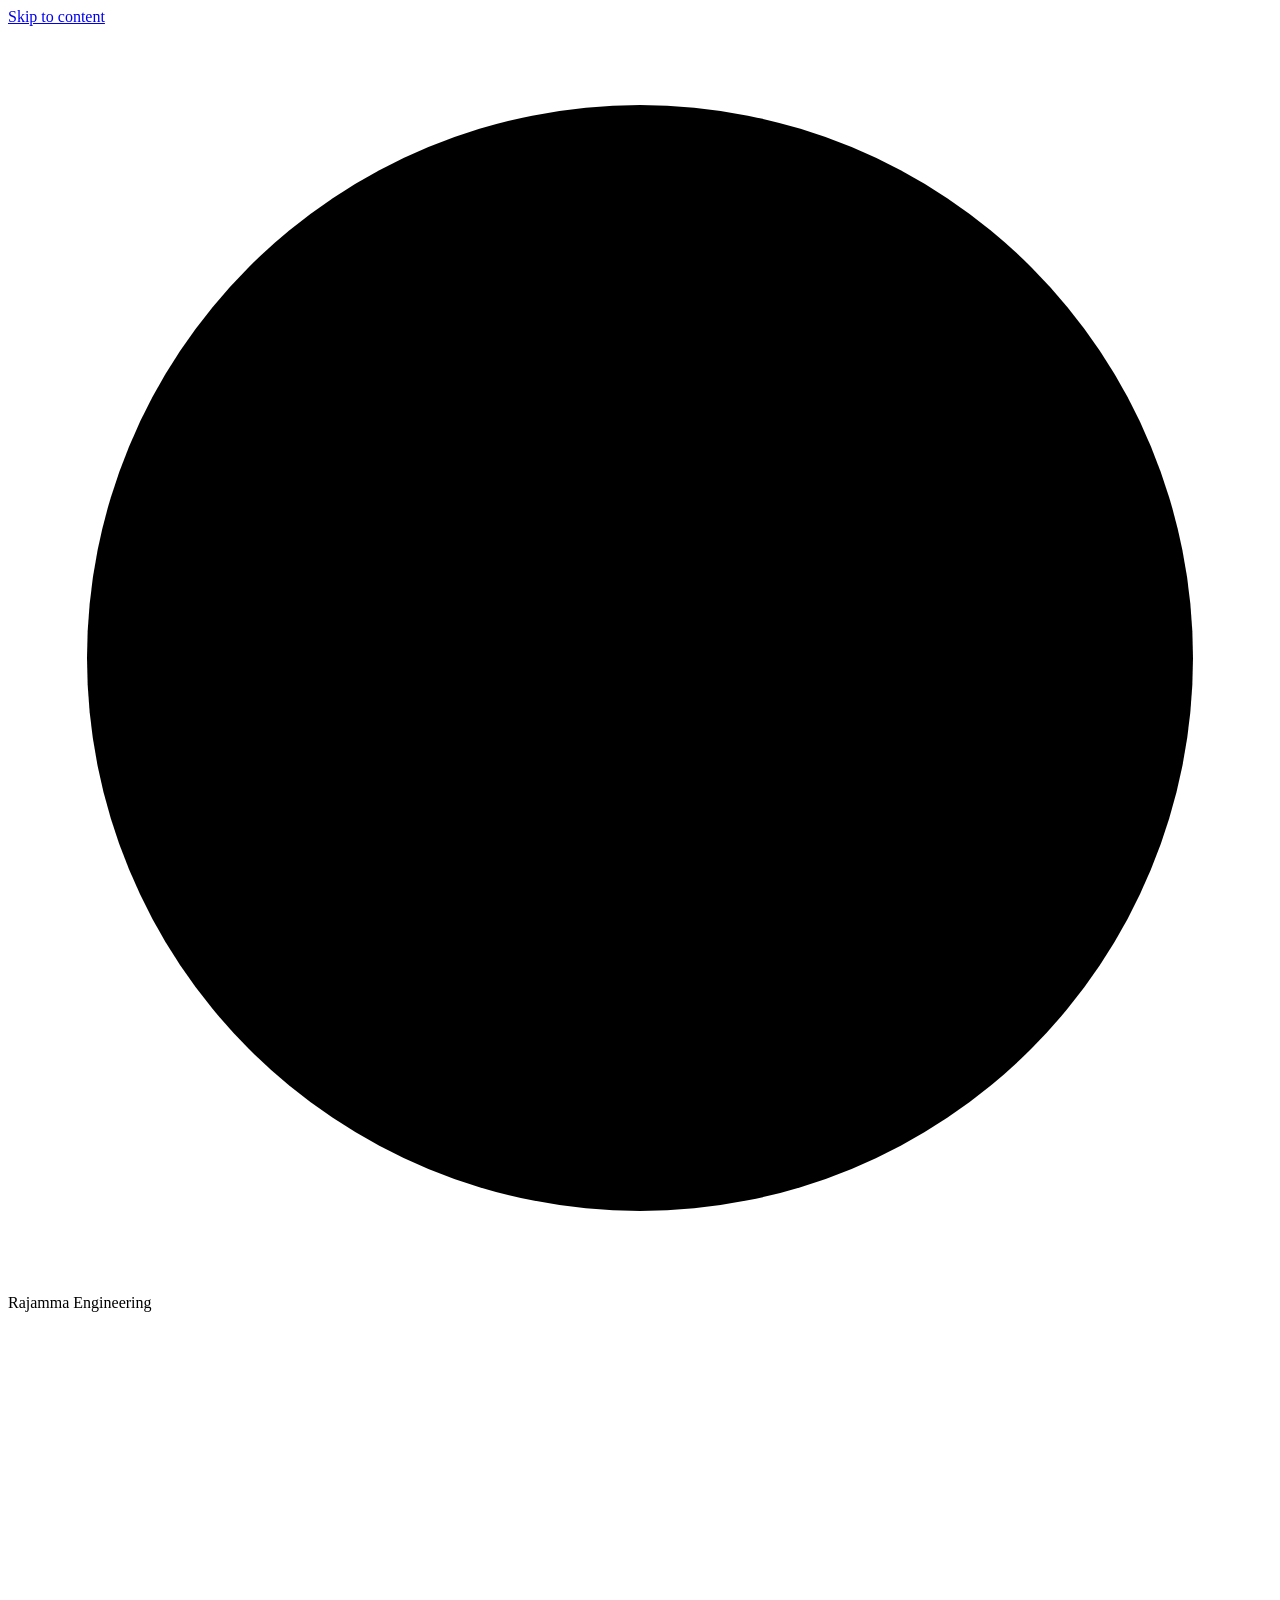
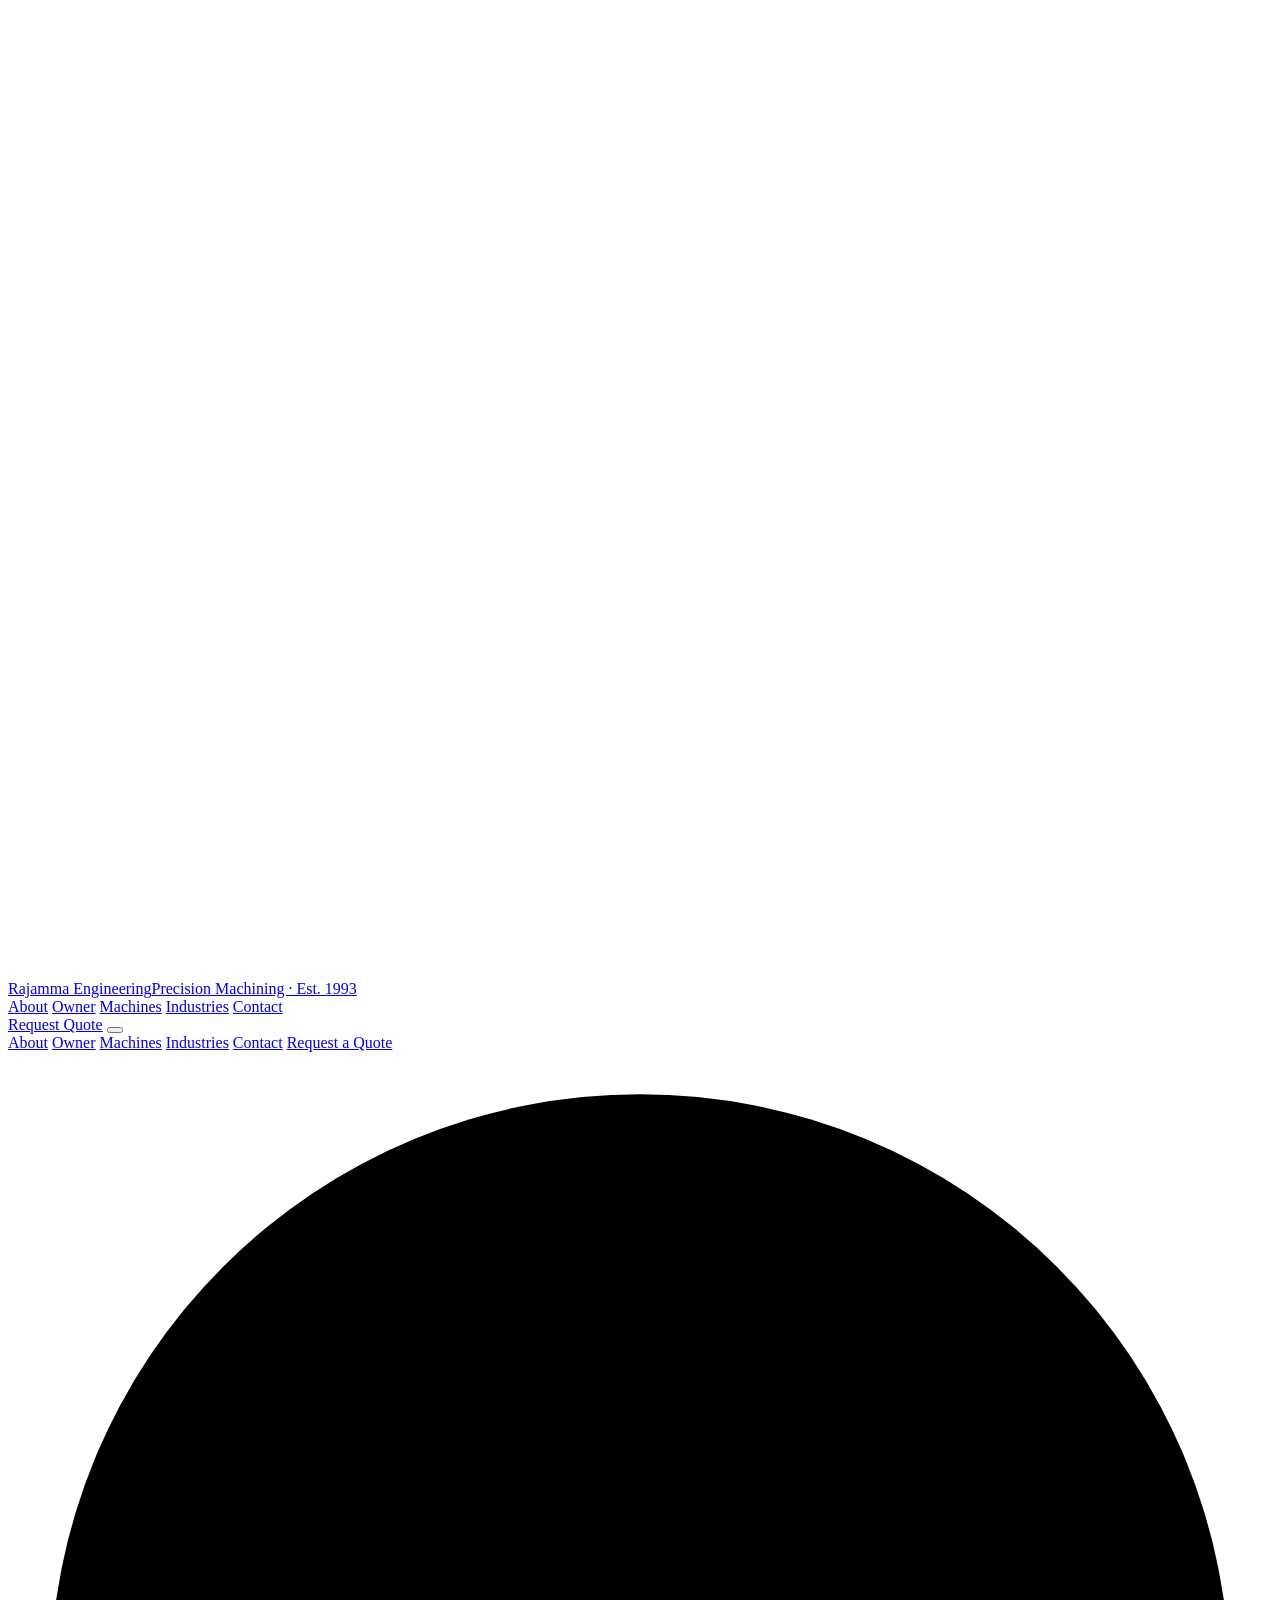
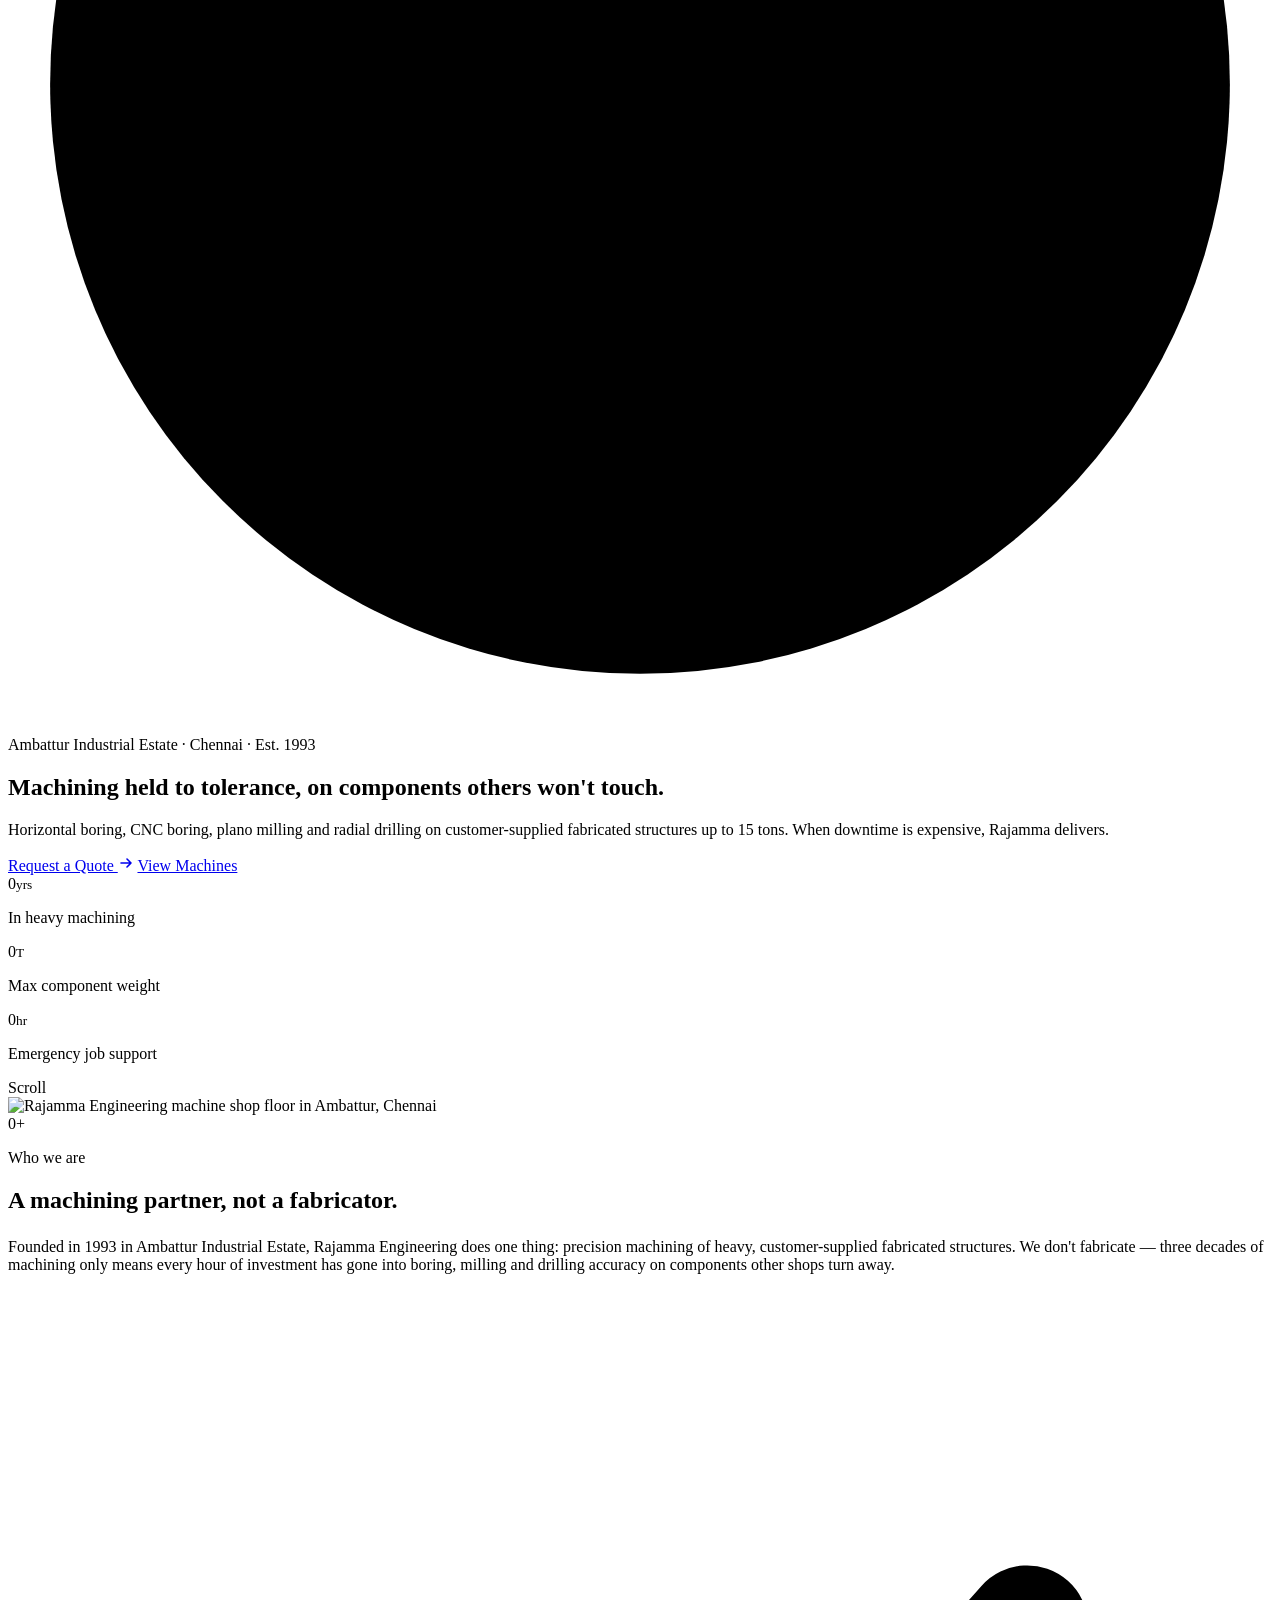
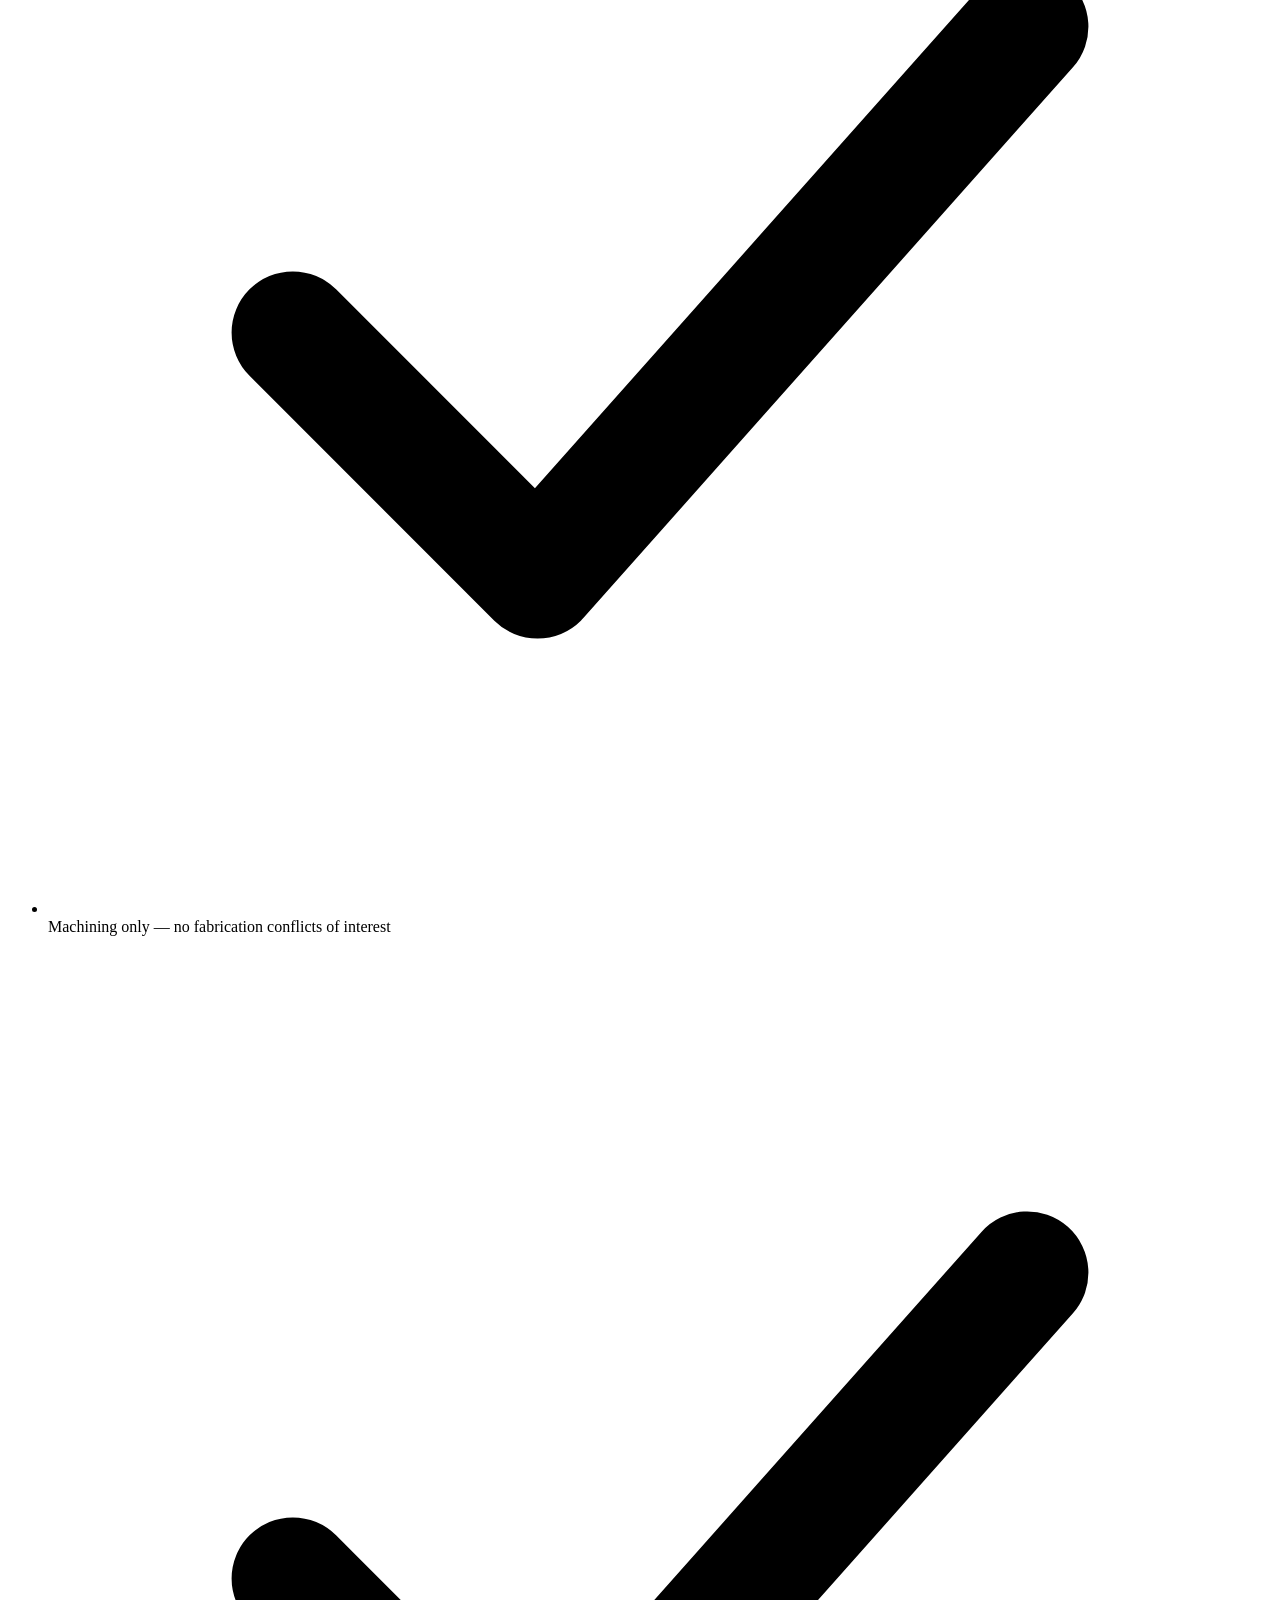
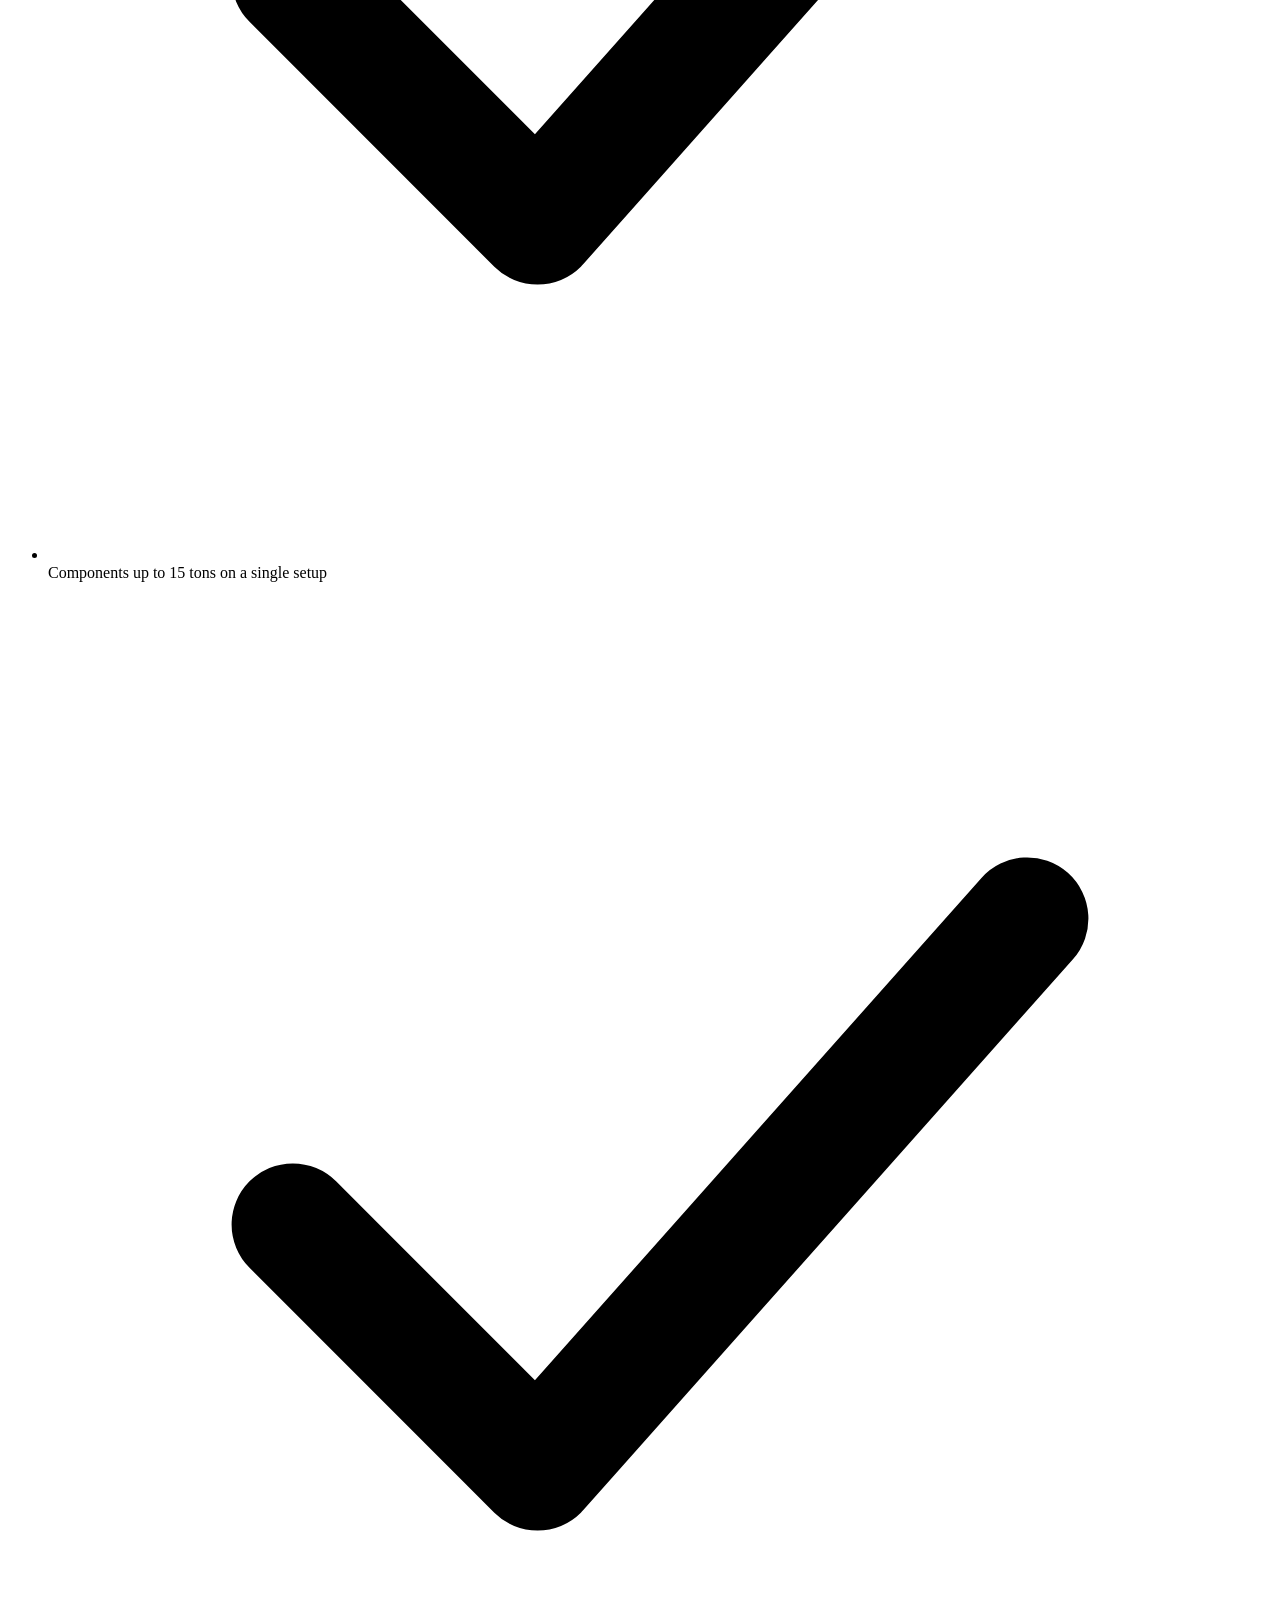
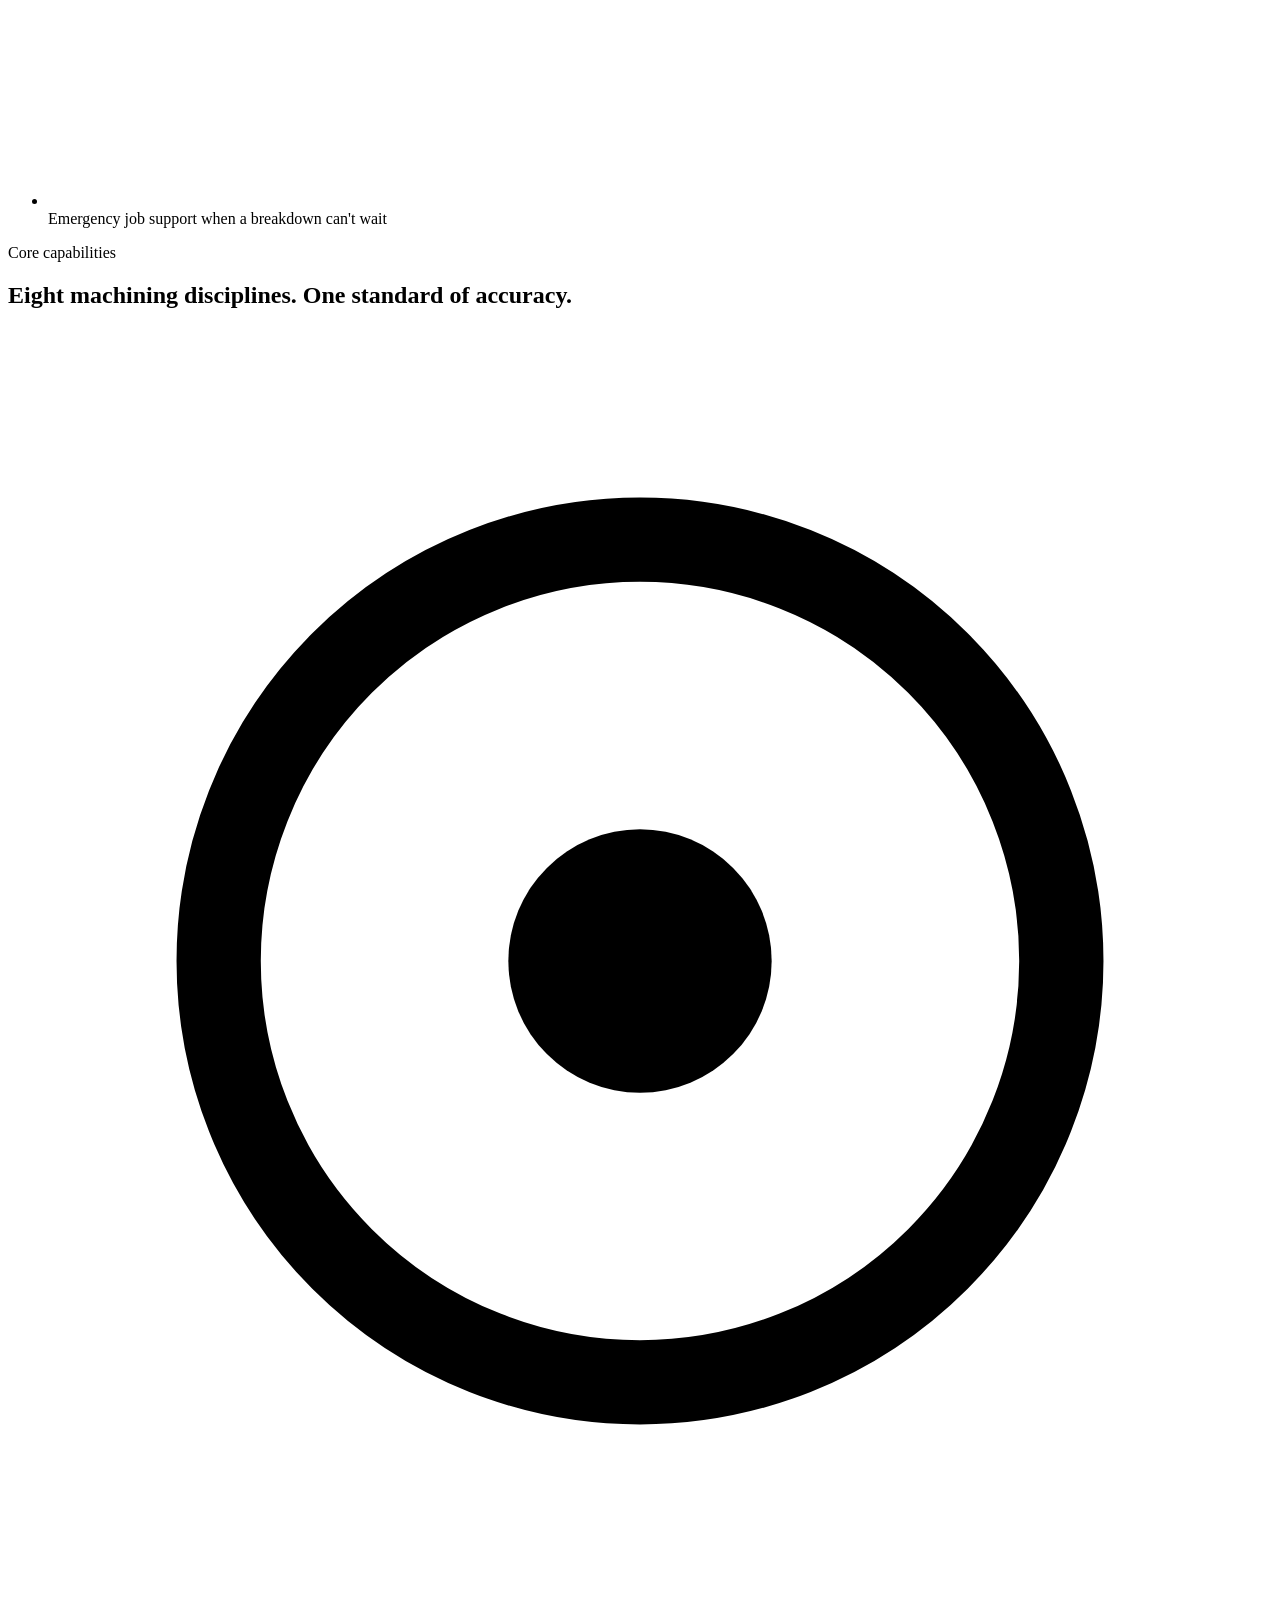
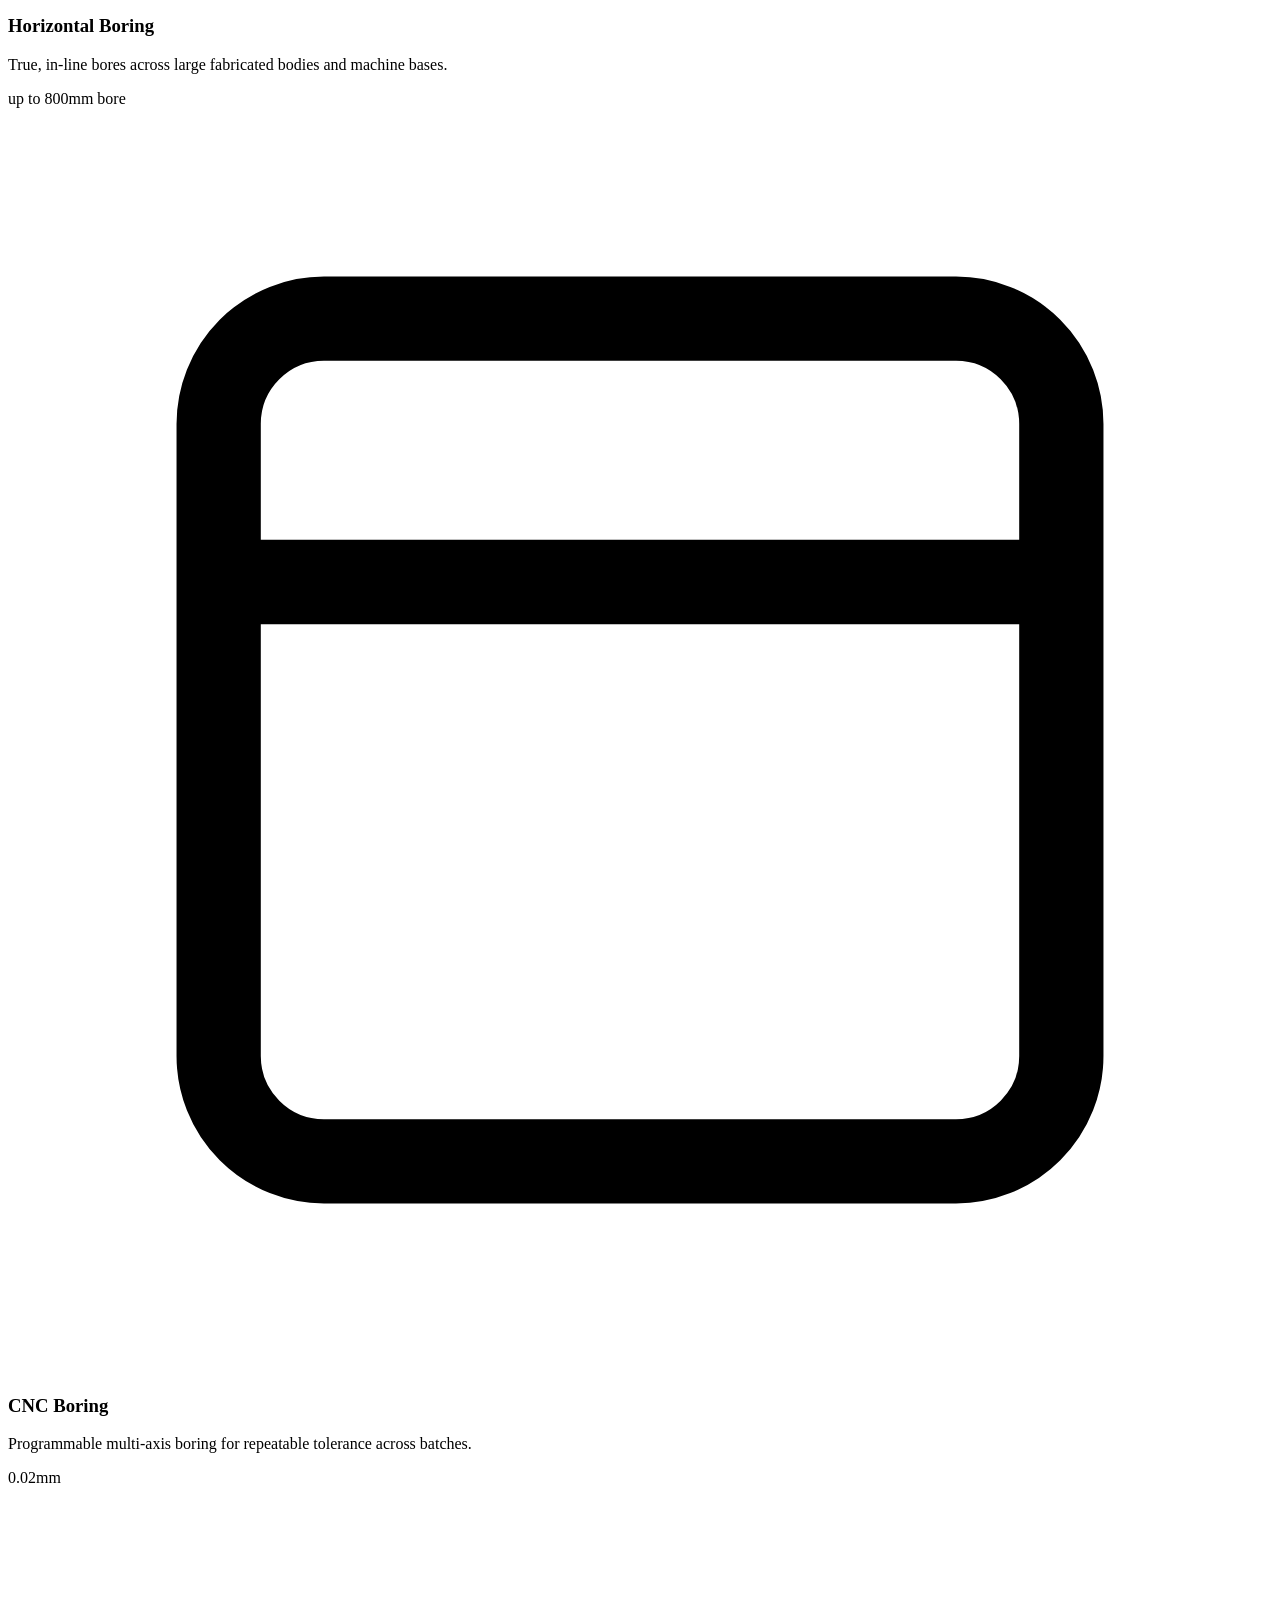
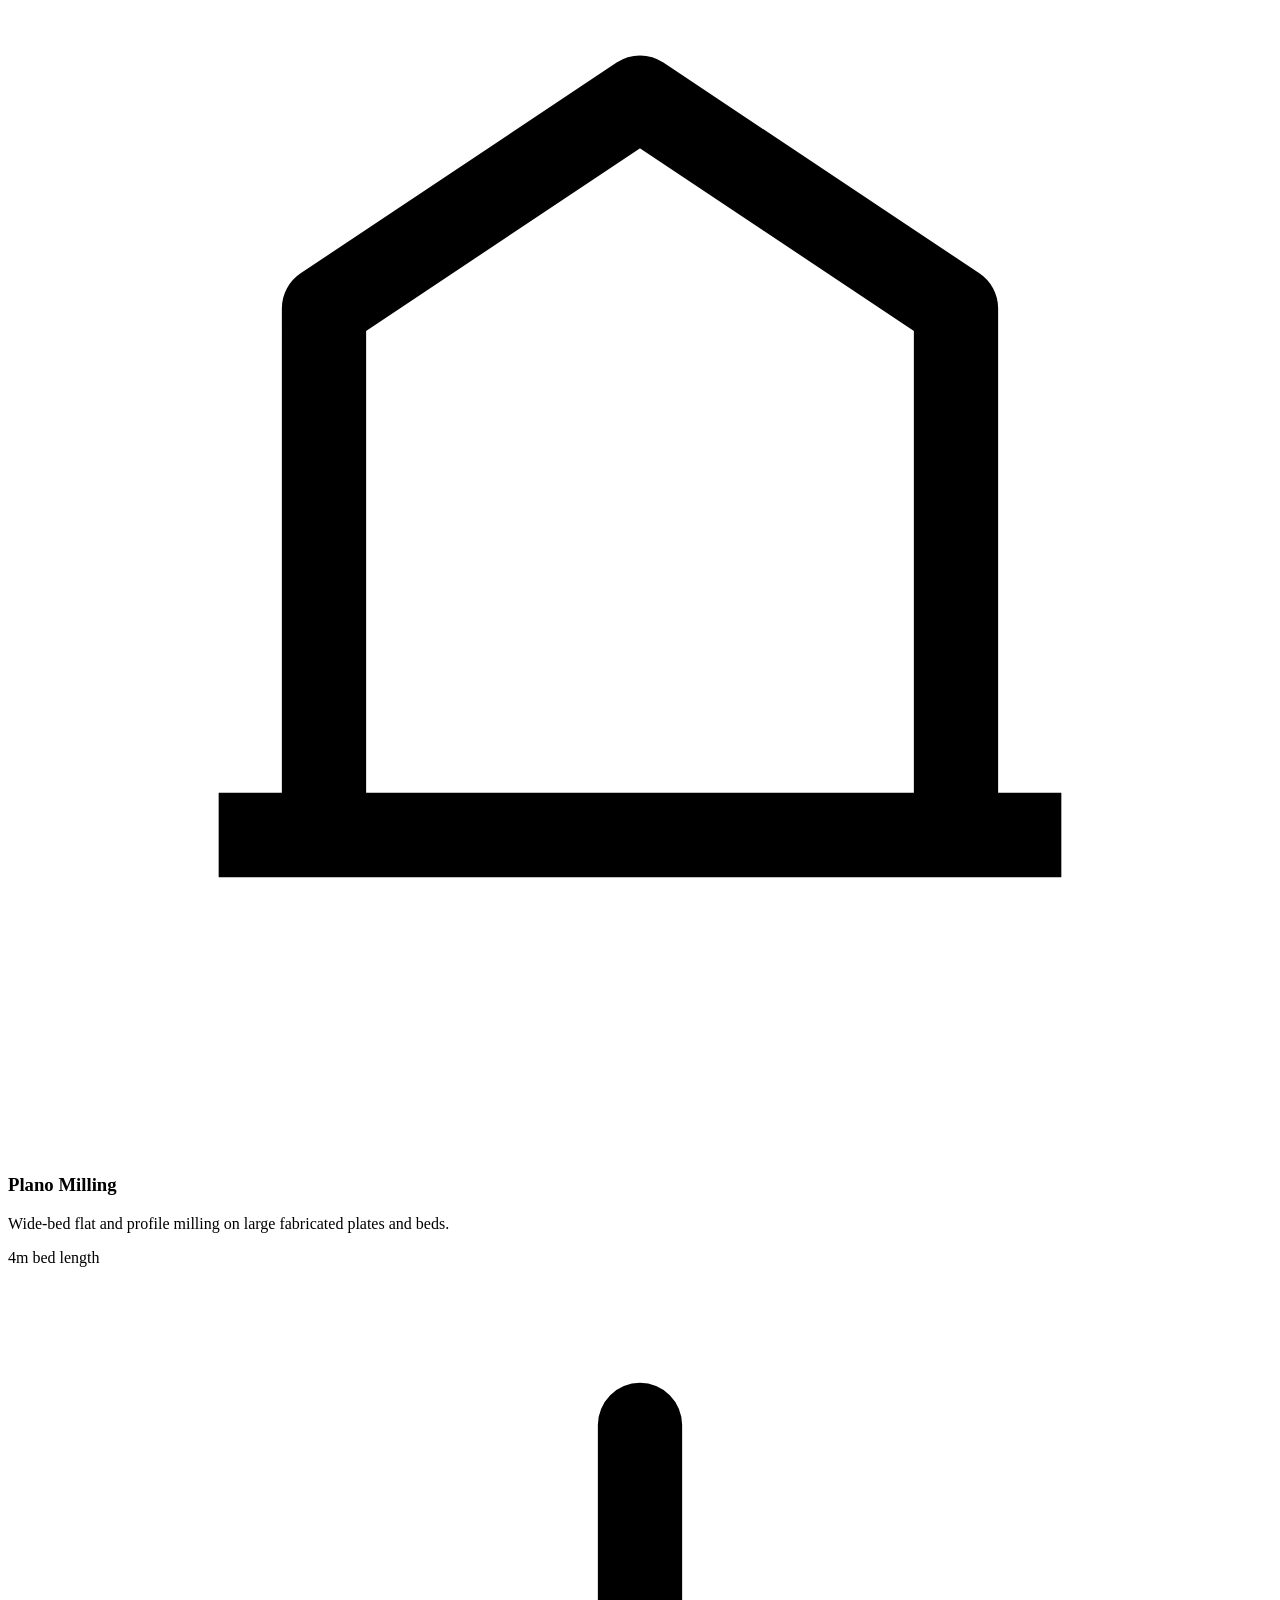
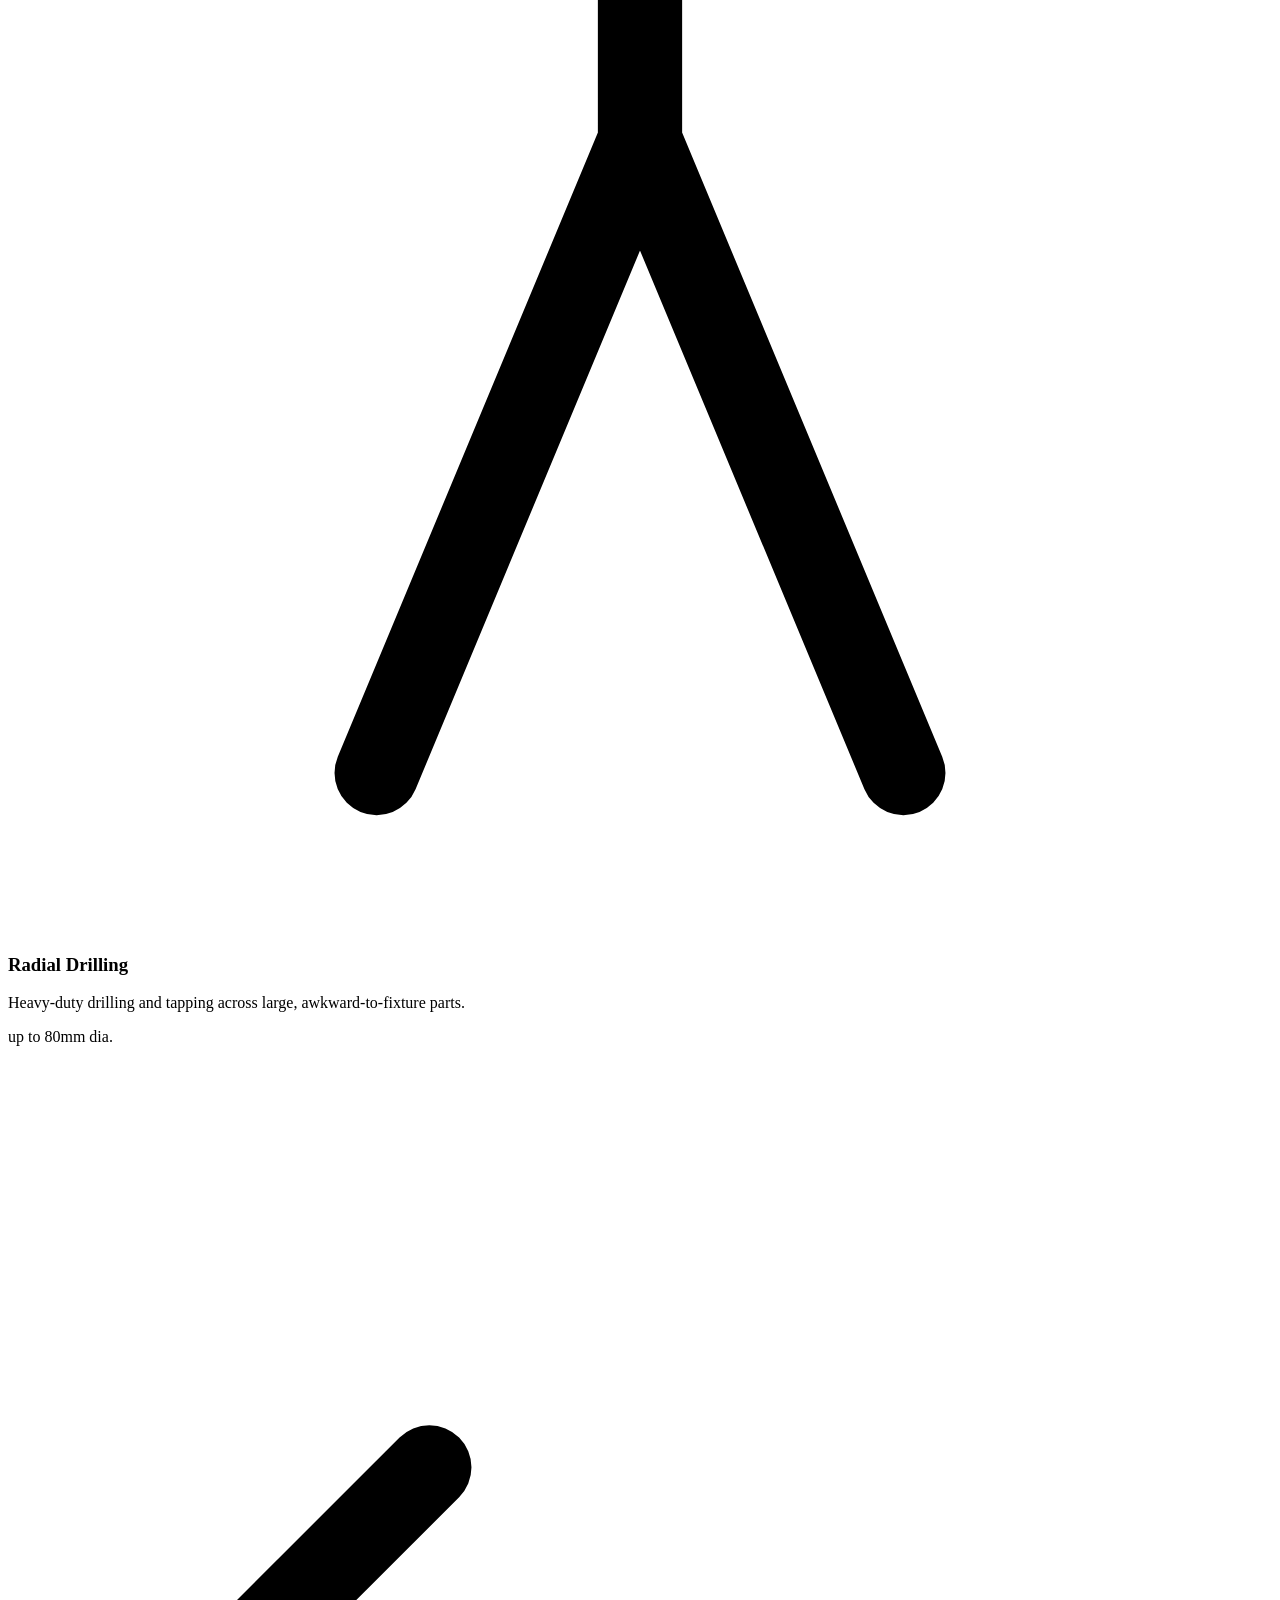
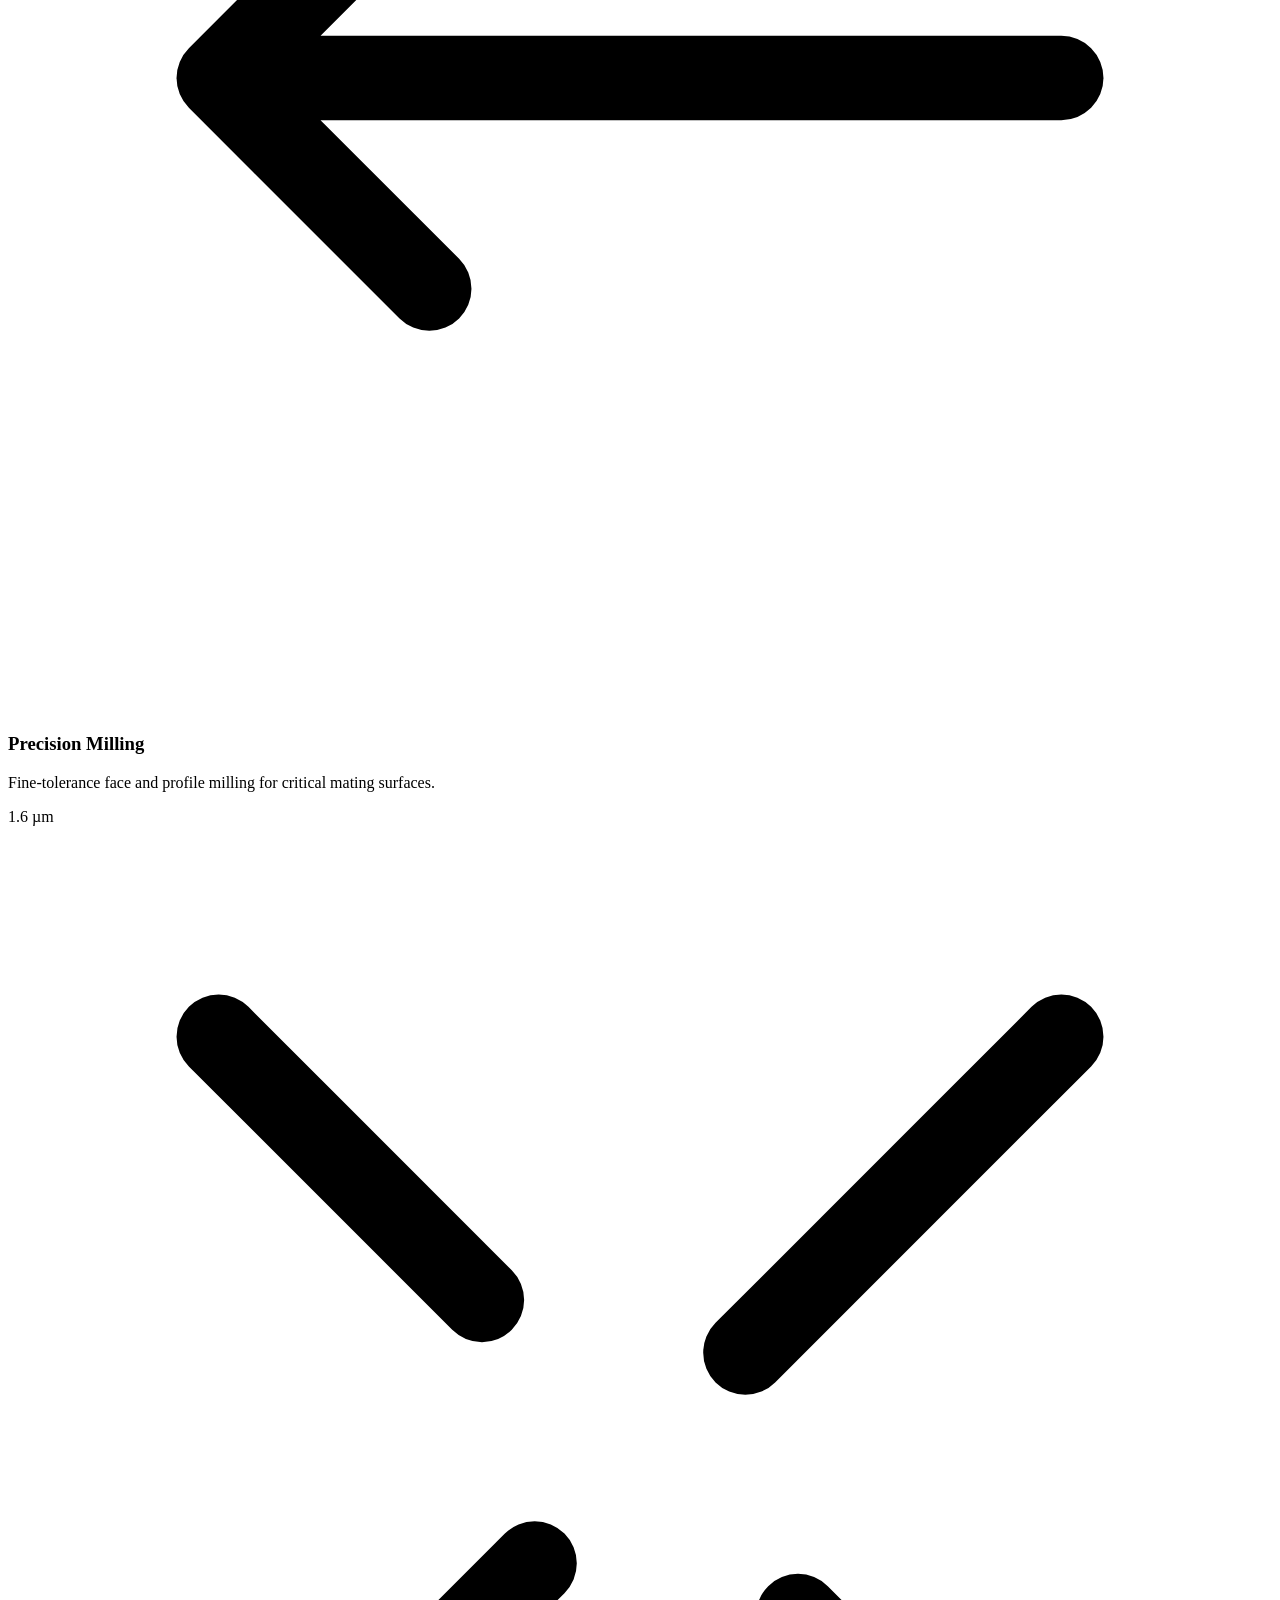
==== index.html @ bc06faf3 "Enhance SEO and structured data in index.html Updated meta tags for SEO and added structured data fo" ====
<!DOCTYPE html>
<html lang="en-IN">
<head>
    <meta charset="UTF-8">
    <meta name="viewport" content="width=device-width, initial-scale=1.0">

    <!-- Primary SEO -->
    <title>Rajamma Engineering Pvt. Ltd. | Heavy Precision Machining, CNC Boring & Plano Milling | Chennai</title>

    <meta name="description"
        content="Rajamma Engineering Pvt. Ltd. is a leading heavy precision machining company in Chennai specializing in CNC boring, horizontal boring, plano milling, radial drilling and machining of fabricated structures up to 15 tons. Serving the power, steel, cement, pump and heavy engineering industries since 1993.">

    <meta name="author" content="Rajamma Engineering Pvt. Ltd.">
    <meta name="robots" content="index, follow, max-image-preview:large">
    <meta name="googlebot" content="index,follow">
    <meta name="theme-color" content="#0f172a">

    <!-- Canonical -->
    <link rel="canonical" href="https://rajammaengineering.in/">

    <!-- Favicon -->
    <link rel="icon" type="image/svg+xml" href="/assets/svg/favicon.svg">
    <link rel="shortcut icon" href="/assets/svg/favicon.svg">
    <link rel="apple-touch-icon" href="/assets/svg/favicon.svg">

    <!-- Manifest -->
    <link rel="manifest" href="/manifest.json">

    <!-- Open Graph -->
    <meta property="og:type" content="website">
    <meta property="og:url" content="https://rajammaengineering.in/">
    <meta property="og:site_name" content="Rajamma Engineering Pvt. Ltd.">
    <meta property="og:title"
        content="Rajamma Engineering Pvt. Ltd. | Heavy Precision Machining & Engineering Solutions">
    <meta property="og:description"
        content="Heavy precision machining, CNC boring, horizontal boring, plano milling, radial drilling and custom engineering solutions for power, steel, cement, pump and heavy engineering industries across India.">
    <meta property="og:image"
        content="https://rajammaengineering.in/assets/svg/favicon.svg">

    <!-- Twitter -->
    <meta name="twitter:card" content="summary_large_image">
    <meta name="twitter:title"
        content="Rajamma Engineering Pvt. Ltd. | Heavy Precision Machining">
    <meta name="twitter:description"
        content="Heavy precision machining, CNC boring, plano milling, radial drilling and engineering solutions since 1993.">
    <meta name="twitter:image"
        content="https://rajammaengineering.in/assets/svg/favicon.svg">

    <!-- Website Schema -->
    <script type="application/ld+json">
{
  "@context": "https://schema.org",
  "@type": "WebSite",
  "url": "https://rajammaengineering.in/",
  "name": "Rajamma Engineering Pvt. Ltd.",
  "alternateName": "Rajamma Engineering"
}
</script>

    <!-- Organization Schema -->
    <script type="application/ld+json">
{
  "@context":"https://schema.org",
  "@type":"Organization",
  "name":"Rajamma Engineering Pvt. Ltd.",
  "url":"https://rajammaengineering.in/",
  "logo":"https://rajammaengineering.in/assets/svg/favicon.svg",
  "description":"Heavy precision machining, CNC boring, horizontal boring, plano milling, radial drilling and engineering solutions since 1993.",
  "email":"murugaianrajamma@gmail.com",
  "telephone":"+91-8667229788",
  "foundingDate":"1993",
  "address":{
    "@type":"PostalAddress",
    "addressLocality":"Chennai",
    "addressRegion":"Tamil Nadu",
    "addressCountry":"IN"
  }
}
</script>

    <!-- CSS -->
    <link rel="stylesheet" href="styles.css">
</head>
<body>
<a href="#main" class="skip-link">Skip to content</a>

<!-- Loader -->
<div class="loader" aria-hidden="true">
  <svg class="loader-mark" viewBox="0 0 80 80">
    <circle cx="40" cy="40" r="35"></circle>
  </svg>
  <span class="loader-label">Rajamma Engineering</span>
</div>

<div class="scroll-progress"></div>

<!-- Navigation -->
<header class="site-nav">
  <div class="container">
    <a href="index.html" class="nav-logo" aria-label="Rajamma Engineering — Home">
      <svg viewBox="0 0 40 40" fill="none" xmlns="http://www.w3.org/2000/svg">
        <circle cx="20" cy="20" r="18.5" stroke="var(--color-silver-dark)" stroke-width="1"/>
        <circle cx="20" cy="20" r="13" stroke="var(--color-accent)" stroke-width="1.5"/>
        <path d="M13 26V14h4.8c2.4 0 4 1.5 4 3.6 0 1.5-.8 2.7-2.1 3.2L22.5 26h-2.9l-3.1-4.7H15.6V26H13Zm2.6-6.7h1.9c1.1 0 1.8-.6 1.8-1.6s-.7-1.6-1.8-1.6h-1.9v3.2Z" fill="var(--color-ink)"/>
      </svg>
      <span class="nav-logo-text">Rajamma Engineering<span>Precision Machining · Est. 1993</span></span>
    </a>

    <nav class="nav-links" aria-label="Primary">
      <a href="pages/about.html">About</a>
      <a href="pages/owner.html">Owner</a>
      <a href="pages/machines.html">Machines</a>
      <a href="pages/industries.html">Industries</a>
      <a href="pages/contact.html">Contact</a>
    </nav>

    <div class="nav-cta">
      <a href="pages/rfq.html" class="btn btn-outline">Request Quote</a>
      <button class="nav-toggle" aria-label="Open menu" aria-expanded="false">
        <span></span><span></span><span></span>
      </button>
    </div>
  </div>
</header>

<div class="mobile-menu" id="mobileMenu">
  <a href="pages/about.html">About</a>
  <a href="pages/owner.html">Owner</a>
  <a href="pages/machines.html">Machines</a>
  <a href="pages/industries.html">Industries</a>
  <a href="pages/contact.html">Contact</a>
  <a href="pages/rfq.html">Request a Quote</a>
</div>

<main id="main">

  <!-- HERO -->
  <section class="hero">
    <div class="hero-bg-grid" aria-hidden="true"></div>
    <svg class="hero-rings" data-mouse-parallax viewBox="0 0 600 600" aria-hidden="true">
      <circle cx="300" cy="300" r="280" stroke-width="1" stroke-dasharray="2 8"/>
      <circle cx="300" cy="300" r="220" stroke-width="1"/>
      <circle cx="300" cy="300" r="150" class="ring-accent" stroke-width="1.5"/>
      <circle cx="300" cy="300" r="80" stroke-width="1"/>
      <line x1="300" y1="20" x2="300" y2="580" stroke-width="0.5" stroke-dasharray="1 6"/>
      <line x1="20" y1="300" x2="580" y2="300" stroke-width="0.5" stroke-dasharray="1 6"/>
    </svg>

    <div class="container hero-content">
      <p class="eyebrow">Ambattur Industrial Estate · Chennai · Est. 1993</p>
      <h1 class="h-hero" data-text-reveal-hero>Machining held to tolerance, on components others won't touch.</h1>
      <p class="body-lg hero-sub">Horizontal boring, CNC boring, plano milling and radial drilling on customer-supplied fabricated structures up to 15 tons. When downtime is expensive, Rajamma delivers.</p>
      <div class="hero-actions">
        <a href="pages/rfq.html" class="btn btn-accent">Request a Quote <svg class="btn-icon" width="16" height="16" viewBox="0 0 16 16" fill="none"><path d="M3 8h10M9 4l4 4-4 4" stroke="currentColor" stroke-width="1.6" stroke-linecap="round" stroke-linejoin="round"/></svg></a>
        <a href="pages/machines.html" class="btn btn-outline">View Machines</a>
      </div>

      <div class="hero-specs">
        <div class="hero-spec">
          <div class="num"><span data-counter="30">0</span><small>yrs</small></div>
          <p class="caption">In heavy machining</p>
        </div>
        <div class="hero-spec">
          <div class="num"><span data-counter="15">0</span><small>T</small></div>
          <p class="caption">Max component weight</p>
        </div>
        <div class="hero-spec">
          <div class="num"><span data-counter="24">0</span><small>hr</small></div>
          <p class="caption">Emergency job support</p>
        </div>
      </div>
    </div>

    <div class="scroll-cue" aria-hidden="true">
      <span class="caption">Scroll</span>
      <span class="line"></span>
    </div>
  </section>

  <!-- OVERVIEW -->
  <section class="overview section-pad" id="overview">
    <div class="container overview-grid">
      <div class="overview-media" data-reveal="scale">
        <img src="assets/images/overview-factory.svg" alt="Rajamma Engineering machine shop floor in Ambattur, Chennai" loading="lazy" width="1200" height="1500">
        <div class="overview-badge">
          <span class="num"><span data-counter="30">0</span>+</span>
          <span class="small" style="color:#fff">Years machining heavy&nbsp;components for India's industrial sector</span>
        </div>
      </div>
      <div class="overview-text" data-reveal="up">
        <p class="eyebrow">Who we are</p>
        <h2 class="h2">A machining partner, not a fabricator.</h2>
        <p class="body-lg" style="margin-top:1.5rem;">Founded in 1993 in Ambattur Industrial Estate, Rajamma Engineering does one thing: precision machining of heavy, customer-supplied fabricated structures. We don't fabricate — three decades of machining only means every hour of investment has gone into boring, milling and drilling accuracy on components other shops turn away.</p>
        <ul class="overview-list">
          <li><svg viewBox="0 0 20 20" fill="none"><path d="M4 10.5l4 4 8-9" stroke="currentColor" stroke-width="2" stroke-linecap="round" stroke-linejoin="round"/></svg> Machining only — no fabrication conflicts of interest</li>
          <li><svg viewBox="0 0 20 20" fill="none"><path d="M4 10.5l4 4 8-9" stroke="currentColor" stroke-width="2" stroke-linecap="round" stroke-linejoin="round"/></svg> Components up to 15 tons on a single setup</li>
          <li><svg viewBox="0 0 20 20" fill="none"><path d="M4 10.5l4 4 8-9" stroke="currentColor" stroke-width="2" stroke-linecap="round" stroke-linejoin="round"/></svg> Emergency job support when a breakdown can't wait</li>
        </ul>
      </div>
    </div>
  </section>

  <!-- CAPABILITIES -->
  <section class="capabilities section-pad" id="capabilities">
    <div class="container">
      <div class="section-head" data-reveal="up">
        <p class="eyebrow">Core capabilities</p>
        <h2 class="h2">Eight machining disciplines. One standard of accuracy.</h2>
      </div>
      <div class="cap-grid" data-reveal-group>
        <div class="card cap-card" data-reveal-item>
          <div class="cap-icon"><svg viewBox="0 0 24 24" fill="none"><circle cx="12" cy="12" r="8" stroke="currentColor" stroke-width="1.6"/><circle cx="12" cy="12" r="2.5" fill="currentColor"/></svg></div>
          <h3>Horizontal Boring</h3>
          <p>True, in-line bores across large fabricated bodies and machine bases.</p>
          <span class="spec-tag">up to 800mm bore</span>
        </div>
        <div class="card cap-card" data-reveal-item>
          <div class="cap-icon"><svg viewBox="0 0 24 24" fill="none"><rect x="4" y="4" width="16" height="16" rx="2" stroke="currentColor" stroke-width="1.6"/><path d="M4 9h16" stroke="currentColor" stroke-width="1.6"/></svg></div>
          <h3>CNC Boring</h3>
          <p>Programmable multi-axis boring for repeatable tolerance across batches.</p>
          <span class="spec-tag tol">0.02mm</span>
        </div>
        <div class="card cap-card" data-reveal-item>
          <div class="cap-icon"><svg viewBox="0 0 24 24" fill="none"><path d="M4 18h16M6 18V8l6-4 6 4v10" stroke="currentColor" stroke-width="1.6" stroke-linejoin="round"/></svg></div>
          <h3>Plano Milling</h3>
          <p>Wide-bed flat and profile milling on large fabricated plates and beds.</p>
          <span class="spec-tag">4m bed length</span>
        </div>
        <div class="card cap-card" data-reveal-item>
          <div class="cap-icon"><svg viewBox="0 0 24 24" fill="none"><path d="M12 3v6M12 9l-5 12M12 9l5 12" stroke="currentColor" stroke-width="1.6" stroke-linecap="round"/></svg></div>
          <h3>Radial Drilling</h3>
          <p>Heavy-duty drilling and tapping across large, awkward-to-fixture parts.</p>
          <span class="spec-tag">up to 80mm dia.</span>
        </div>
        <div class="card cap-card" data-reveal-item>
          <div class="cap-icon"><svg viewBox="0 0 24 24" fill="none"><path d="M4 12h16M4 12l4-4M4 12l4 4" stroke="currentColor" stroke-width="1.6" stroke-linecap="round" stroke-linejoin="round"/></svg></div>
          <h3>Precision Milling</h3>
          <p>Fine-tolerance face and profile milling for critical mating surfaces.</p>
          <span class="spec-tag finish">1.6 µm</span>
        </div>
        <div class="card cap-card" data-reveal-item>
          <div class="cap-icon"><svg viewBox="0 0 24 24" fill="none"><path d="M4 20l6-6M20 4l-6 6M9 9L4 4M15 15l5 5" stroke="currentColor" stroke-width="1.6" stroke-linecap="round"/></svg></div>
          <h3>Alignment Machining</h3>
          <p>Multi-datum alignment across large structures machined in one reference.</p>
          <span class="spec-tag tol">0.05mm</span>
        </div>
        <div class="card cap-card" data-reveal-item>
          <div class="cap-icon"><svg viewBox="0 0 24 24" fill="none"><path d="M12 2l2.5 5 5.5.8-4 3.9.9 5.5L12 14.8 7.1 17.2l.9-5.5-4-3.9L9.5 7 12 2z" stroke="currentColor" stroke-width="1.5" stroke-linejoin="round"/></svg></div>
          <h3>Machine Base Machining</h3>
          <p>Structural bases and beds machined true for OEM machine builders.</p>
          <span class="spec-tag">up to 15T</span>
        </div>
        <div class="card cap-card" data-reveal-item>
          <div class="cap-icon"><svg viewBox="0 0 24 24" fill="none"><path d="M12 21c-4.4-2.7-7-6-7-10a7 7 0 0114 0c0 4-2.6 7.3-7 10z" stroke="currentColor" stroke-width="1.6" stroke-linejoin="round"/></svg></div>
          <h3>Emergency Job Support</h3>
          <p>Priority slotting for breakdown-critical machining when the plant is down.</p>
          <span class="spec-tag">24hr response</span>
        </div>
      </div>
    </div>
  </section>

  <!-- MACHINE HIGHLIGHTS -->
  <section class="machines section-pad" id="machines">
    <div class="container">
      <div class="section-head" data-reveal="up">
        <p class="eyebrow">Machine fleet</p>
        <h2 class="h2">Built for scale most shops can't fixture.</h2>
        <p class="body-lg" style="margin-top:1rem;">A closer look at the machines behind every quoted tolerance — full specifications and working envelopes on each machine page.</p>
      </div>

      <div class="machine-slider" data-reveal="fade">
        <div class="machine-track">
          <article class="machine-card">
            <div class="machine-img"><img src="assets/images/machine-hbm.svg" alt="Horizontal Boring Machine at Rajamma Engineering" loading="lazy" width="800" height="500"></div>
            <div class="machine-card-body">
              <h3>Horizontal Boring Machine</h3>
              <p class="small" style="color:var(--color-silver)">In-line boring across long, heavy fabricated bodies.</p>
              <div class="spec-row">
                <div><span class="spec-tag">800mm</span><span class="caption">Max bore dia.</span></div>
                <div><span class="spec-tag">15T</span><span class="caption">Table capacity</span></div>
              </div>
            </div>
          </article>
          <article class="machine-card">
            <div class="machine-img"><img src="assets/images/machine-plano.svg" alt="Plano Milling Machine wide bed at Rajamma Engineering" loading="lazy" width="800" height="500"></div>
            <div class="machine-card-body">
              <h3>Plano Miller</h3>
              <p class="small" style="color:var(--color-silver)">Wide-bed flat and profile milling for large plates and bases.</p>
              <div class="spec-row">
                <div><span class="spec-tag">4000mm</span><span class="caption">Bed length</span></div>
                <div><span class="spec-tag">1200mm</span><span class="caption">Bed width</span></div>
              </div>
            </div>
          </article>
          <article class="machine-card">
            <div class="machine-img"><img src="assets/images/machine-cnc.svg" alt="CNC Boring Machine at Rajamma Engineering" loading="lazy" width="800" height="500"></div>
            <div class="machine-card-body">
              <h3>CNC Boring Machine</h3>
              <p class="small" style="color:var(--color-silver)">Programmable multi-axis boring for repeatable batch tolerance.</p>
              <div class="spec-row">
                <div><span class="spec-tag tol">0.02mm</span><span class="caption">Repeatability</span></div>
                <div><span class="spec-tag">4-axis</span><span class="caption">Control</span></div>
              </div>
            </div>
          </article>
          <article class="machine-card">
            <div class="machine-img"><img src="assets/images/machine-radial.svg" alt="Radial Drilling Machine at Rajamma Engineering" loading="lazy" width="800" height="500"></div>
            <div class="machine-card-body">
              <h3>Radial Drilling Machine</h3>
              <p class="small" style="color:var(--color-silver)">Heavy-duty drilling and tapping on large, awkward fixtures.</p>
              <div class="spec-row">
                <div><span class="spec-tag">80mm</span><span class="caption">Max drill dia.</span></div>
                <div><span class="spec-tag">2000mm</span><span class="caption">Arm radius</span></div>
              </div>
            </div>
          </article>
        </div>
        <div class="machine-nav">
          <button data-machine-prev aria-label="Previous machine"><svg width="18" height="18" viewBox="0 0 18 18" fill="none"><path d="M11 4l-5 5 5 5" stroke="currentColor" stroke-width="1.6" stroke-linecap="round" stroke-linejoin="round"/></svg></button>
          <button data-machine-next aria-label="Next machine"><svg width="18" height="18" viewBox="0 0 18 18" fill="none"><path d="M7 4l5 5-5 5" stroke="currentColor" stroke-width="1.6" stroke-linecap="round" stroke-linejoin="round"/></svg></button>
        </div>
      </div>
    </div>
  </section>

  <!-- INDUSTRIES -->
  <section class="industries section-pad" id="industries">
    <div class="container">
      <div class="section-head" data-reveal="up">
        <p class="eyebrow">Industries served</p>
        <h2 class="h2">Where downtime is measured in lakhs per hour.</h2>
      </div>
      <div class="industry-grid" data-reveal-group>
        <div class="card industry-card" data-reveal-item><span class="num">01</span><h3>Power Plants</h3><p class="small">Turbine housings, base frames and structural components.</p></div>
        <div class="card industry-card" data-reveal-item><span class="num">02</span><h3>Steel Plants</h3><p class="small">Mill housings and heavy structural machining under continuous load.</p></div>
        <div class="card industry-card" data-reveal-item><span class="num">03</span><h3>Cement Plants</h3><p class="small">Kiln support structures and large gearbox housings.</p></div>
        <div class="card industry-card" data-reveal-item><span class="num">04</span><h3>Machine Builders &amp; OEMs</h3><p class="small">Machine bases and beds machined to the builder's own tolerance.</p></div>
        <div class="card industry-card" data-reveal-item><span class="num">05</span><h3>Fabrication Companies</h3><p class="small">Precision finishing on structures fabricated elsewhere.</p></div>
        <div class="card industry-card" data-reveal-item><span class="num">06</span><h3>Industrial EPC</h3><p class="small">Project-critical components machined against tight commissioning dates.</p></div>
      </div>
    </div>
  </section>

  <!-- WORKFLOW -->
  <section class="workflow section-pad" id="workflow">
    <div class="container">
      <div class="section-head" data-reveal="up">
        <p class="eyebrow">How we work</p>
        <h2 class="h2">From drawing to dispatch.</h2>
      </div>
      <div class="workflow-list" data-reveal="fade">
        <div class="workflow-item is-active">
          <span class="workflow-step-num">01</span>
          <div class="workflow-body">
            <h3>Drawing &amp; RFQ review</h3>
            <p>Share your GA drawing and tolerance requirements. Our engineers review fixturing and machining feasibility before quoting.</p>
            <span class="caption">Typical turnaround: 24–48 hours</span>
          </div>
        </div>
        <div class="workflow-item">
          <span class="workflow-step-num">02</span>
          <div class="workflow-body">
            <h3>Fixture &amp; process planning</h3>
            <p>Heavy components are planned for single-setup machining wherever possible, to hold datum accuracy across all features.</p>
          </div>
        </div>
        <div class="workflow-item">
          <span class="workflow-step-num">03</span>
          <div class="workflow-body">
            <h3>Machining</h3>
            <p>Horizontal boring, CNC boring, plano milling or radial drilling — executed to the drawing's stated GD&amp;T.</p>
          </div>
        </div>
        <div class="workflow-item">
          <span class="workflow-step-num">04</span>
          <div class="workflow-body">
            <h3>Inspection</h3>
            <p>Every critical dimension is measured and recorded against the drawing before sign-off.</p>
          </div>
        </div>
        <div class="workflow-item">
          <span class="workflow-step-num">05</span>
          <div class="workflow-body">
            <h3>Dispatch</h3>
            <p>Components are packed and dispatched with inspection reports, ready to install.</p>
          </div>
        </div>
      </div>
    </div>
  </section>

  <!-- WHY RAJAMMA -->
  <section class="why section-pad" id="why">
    <div class="container why-grid">
      <div data-reveal="up">
        <p class="eyebrow">Why Rajamma</p>
        <h2 class="h2" style="margin-bottom:2.5rem;">Confidence to send the job that matters.</h2>
        <div class="why-list">
          <div class="why-item">
            <div class="why-icon"><svg viewBox="0 0 24 24" fill="none"><path d="M12 21c-4.4-2.7-7-6-7-10V6l7-3 7 3v5c0 4-2.6 7.3-7 10z" stroke="currentColor" stroke-width="1.6" stroke-linejoin="round"/></svg></div>
            <div><h3>30+ years, machining only</h3><p class="small">No fabrication conflicts — every process decision is optimised for accuracy, not welding convenience.</p></div>
          </div>
          <div class="why-item">
            <div class="why-icon"><svg viewBox="0 0 24 24" fill="none"><path d="M4 12l5 5L20 6" stroke="currentColor" stroke-width="1.8" stroke-linecap="round" stroke-linejoin="round"/></svg></div>
            <div><h3>Heavy components, single setup</h3><p class="small">Up to 15 tons machined against one datum reference, reducing cumulative error.</p></div>
          </div>
          <div class="why-item">
            <div class="why-icon"><svg viewBox="0 0 24 24" fill="none"><circle cx="12" cy="12" r="9" stroke="currentColor" stroke-width="1.6"/><path d="M12 7v5l3.5 2" stroke="currentColor" stroke-width="1.6" stroke-linecap="round"/></svg></div>
            <div><h3>Emergency job support</h3><p class="small">When a breakdown puts a plant at risk, Rajamma prioritises the slot.</p></div>
          </div>
          <div class="why-item">
            <div class="why-icon"><svg viewBox="0 0 24 24" fill="none"><path d="M9 12l2 2 4-4M12 3l8 4v5c0 4.4-3 8-8 9-5-1-8-4.6-8-9V7l8-4z" stroke="currentColor" stroke-width="1.5" stroke-linejoin="round"/></svg></div>
            <div><h3>MSME registered</h3><p class="small">Verified small enterprise credentials for vendor onboarding and empanelment.</p></div>
          </div>
        </div>
      </div>
      <div class="why-visual" data-reveal="scale">
        <img src="assets/images/why-quality.svg" alt="Precision inspection at Rajamma Engineering" loading="lazy" width="1000" height="1250">
      </div>
    </div>
  </section>

  <!-- TESTIMONIALS -->
  <section class="testimonials section-pad" id="testimonials">
    <div class="container">
      <span class="caption" style="text-align:center;display:block;margin-bottom:var(--space-3);">Trusted by procurement and plant engineering teams across</span>
      <div class="logo-strip" data-reveal="fade" style="margin-bottom:var(--space-6);">
        <span class="logo-item">Power&nbsp;Sector</span>
        <span class="logo-item">Steel&nbsp;Plants</span>
        <span class="logo-item">Cement&nbsp;Majors</span>
        <span class="logo-item">Machine&nbsp;Builders</span>
        <span class="logo-item">EPC&nbsp;Contractors</span>
      </div>
      <div class="section-head center" data-reveal="up">
        <p class="eyebrow">Client feedback</p>
        <h2 class="h2">What plant teams say after the first job.</h2>
      </div>
      <div class="testi-grid" data-reveal-group>
        <div class="card testi-card" data-reveal-item>
          <p class="testi-quote">"[Placeholder testimonial — to be replaced with a verified client quote.]"</p>
          <div class="testi-meta"><div class="avatar">PM</div><div><p class="name" style="margin:0">Procurement Manager</p><p class="role" style="margin:0">Steel Plant, Tamil Nadu</p></div></div>
        </div>
        <div class="card testi-card" data-reveal-item>
          <p class="testi-quote">"[Placeholder testimonial — to be replaced with a verified client quote.]"</p>
          <div class="testi-meta"><div class="avatar">VD</div><div><p class="name" style="margin:0">Vendor Development Engineer</p><p class="role" style="margin:0">Machine Building OEM</p></div></div>
        </div>
        <div class="card testi-card" data-reveal-item>
          <p class="testi-quote">"[Placeholder testimonial — to be replaced with a verified client quote.]"</p>
          <div class="testi-meta"><div class="avatar">PH</div><div><p class="name" style="margin:0">Plant Head</p><p class="role" style="margin:0">Cement Manufacturing Unit</p></div></div>
        </div>
      </div>
    </div>
  </section>

  <!-- CONTACT CTA -->
  <section class="contact-cta section-pad" id="contact-cta">
    <svg class="contact-cta-rings" data-ring-rotate viewBox="0 0 600 600" aria-hidden="true">
      <circle cx="300" cy="300" r="280" stroke="#fff" stroke-width="1" fill="none"/>
      <circle cx="300" cy="300" r="200" stroke="#2E86D6" stroke-width="1" fill="none"/>
      <circle cx="300" cy="300" r="120" stroke="#fff" stroke-width="1" fill="none"/>
    </svg>
    <div class="container contact-cta-grid">
      <div data-reveal="up">
        <p class="eyebrow">Start a job</p>
        <h2 class="h2">Send the drawing. We'll tell you what it takes to hold tolerance.</h2>
        <p>Upload a GA drawing or component sketch and our engineering team will respond with feasibility and lead time — typically within one business day.</p>
        <a href="pages/rfq.html" class="btn btn-accent">Request a Quote <svg class="btn-icon" width="16" height="16" viewBox="0 0 16 16" fill="none"><path d="M3 8h10M9 4l4 4-4 4" stroke="currentColor" stroke-width="1.6" stroke-linecap="round" stroke-linejoin="round"/></svg></a>
      </div>
      <div class="contact-cta-panel" data-reveal="scale">
        <div class="row"><span class="caption">Phone</span><a href="tel:+919952068228">+91 99520 68228</a></div>
        <div class="row"><span class="caption">Email</span><a href="mailto:rajammaengg@yahoo.com">rajammaengg@yahoo.com</a></div>
        <div class="row"><span class="caption">Location</span><span>Ambattur Industrial Estate, Chennai</span></div>
        <a href="pages/contact.html" class="btn btn-outline" style="border-color:rgba(255,255,255,0.3); color:#fff;">Full Contact Details</a>
      </div>
    </div>
  </section>

</main>

<!-- Footer -->
<footer class="site-footer">
  <div class="container footer-top">
    <div class="footer-brand">
      <a href="index.html" class="nav-logo">
        <svg viewBox="0 0 40 40" fill="none"><circle cx="20" cy="20" r="18.5" stroke="rgba(255,255,255,0.3)" stroke-width="1"/><circle cx="20" cy="20" r="13" stroke="var(--color-accent)" stroke-width="1.5"/><path d="M13 26V14h4.8c2.4 0 4 1.5 4 3.6 0 1.5-.8 2.7-2.1 3.2L22.5 26h-2.9l-3.1-4.7H15.6V26H13Zm2.6-6.7h1.9c1.1 0 1.8-.6 1.8-1.6s-.7-1.6-1.8-1.6h-1.9v3.2Z" fill="#fff"/></svg>
        <span class="nav-logo-text">Rajamma Engineering<span>Precision Machining · Est. 1993</span></span>
      </a>
      <p>Heavy precision machining of customer-supplied fabricated structures up to 15 tons, from Ambattur Industrial Estate, Chennai.</p>
    </div>
    <div class="footer-col">
      <h4>Company</h4>
      <a href="pages/about.html">About Us</a>
      <a href="pages/owner.html">Owner</a>
    </div>
    <div class="footer-col">
      <h4>Capabilities</h4>
      <a href="pages/machines.html">Machines</a>
      <a href="pages/industries.html">Industries Served</a>
      <a href="pages/rfq.html">Request a Quote</a>
    </div>
    <div class="footer-col">
      <h4>Contact</h4>
      <p>2C/13, 3rd Main Road, Old Ambattur, Sai Nagar, Ambattur Industrial Estate, Chennai 600058, Tamil Nadu</p>
      <a href="tel:+919952068228">+91 99520 68228</a>
      <a href="mailto:rajammaengg@yahoo.com">rajammaengg@yahoo.com</a>
    </div>
  </div>
  <div class="container footer-bottom">
    <span>© <span data-year></span> Rajamma Engineering Pvt. Ltd. All rights reserved.</span>
    <span class="msme-badge">
      <svg width="16" height="16" viewBox="0 0 16 16" fill="none"><path d="M8 1l6 3v4c0 3.3-2.2 6.1-6 7-3.8-.9-6-3.7-6-7V4l6-3z" stroke="currentColor" stroke-width="1.3"/></svg>
      MSME Registered · UDYAM-TN-24-0009966
    </span>
    <span class="msme-badge">GSTIN 33AAACR3633D1ZX</span>
    <div class="footer-legal">
      <a href="pages/privacy.html">Privacy Policy</a>
    </div>
  </div>
</footer>

<a href="https://wa.me/919952068228" class="whatsapp-float" target="_blank" rel="noopener" aria-label="Chat on WhatsApp">
  <svg viewBox="0 0 24 24"><path d="M12 2a10 10 0 00-8.6 15L2 22l5.2-1.4A10 10 0 1012 2zm0 18.2a8.2 8.2 0 01-4.2-1.2l-.3-.2-3.1.8.8-3-.2-.3A8.2 8.2 0 1120.2 12 8.2 8.2 0 0112 20.2zm4.5-6.1c-.2-.1-1.5-.7-1.7-.8s-.4-.1-.5.1-.6.8-.7.9-.3.2-.5.1a6.6 6.6 0 01-2-1.2 7.3 7.3 0 01-1.4-1.7c-.1-.2 0-.4.1-.5l.4-.4.2-.4v-.4c0-.1-.5-1.3-.7-1.7s-.4-.4-.5-.4h-.5a.9.9 0 00-.6.3 2.8 2.8 0 00-.9 2.1 4.9 4.9 0 001 2.6 11.2 11.2 0 004.3 3.8c1.5.6 1.9.6 2.5.5a2.1 2.1 0 001.4-1 1.7 1.7 0 000-1c-.1-.1-.2-.2-.4-.3z"/></svg>
</a>

<!-- Scripts -->
<script src="https://unpkg.com/lenis@1.1.14/dist/lenis.min.js"></script>
<script src="https://cdnjs.cloudflare.com/ajax/libs/gsap/3.12.5/gsap.min.js"></script>
<script src="https://cdnjs.cloudflare.com/ajax/libs/gsap/3.12.5/ScrollTrigger.min.js"></script>
<script src="js/motion.js"></script>
<script src="js/interactions.js"></script>
</body>
</html>
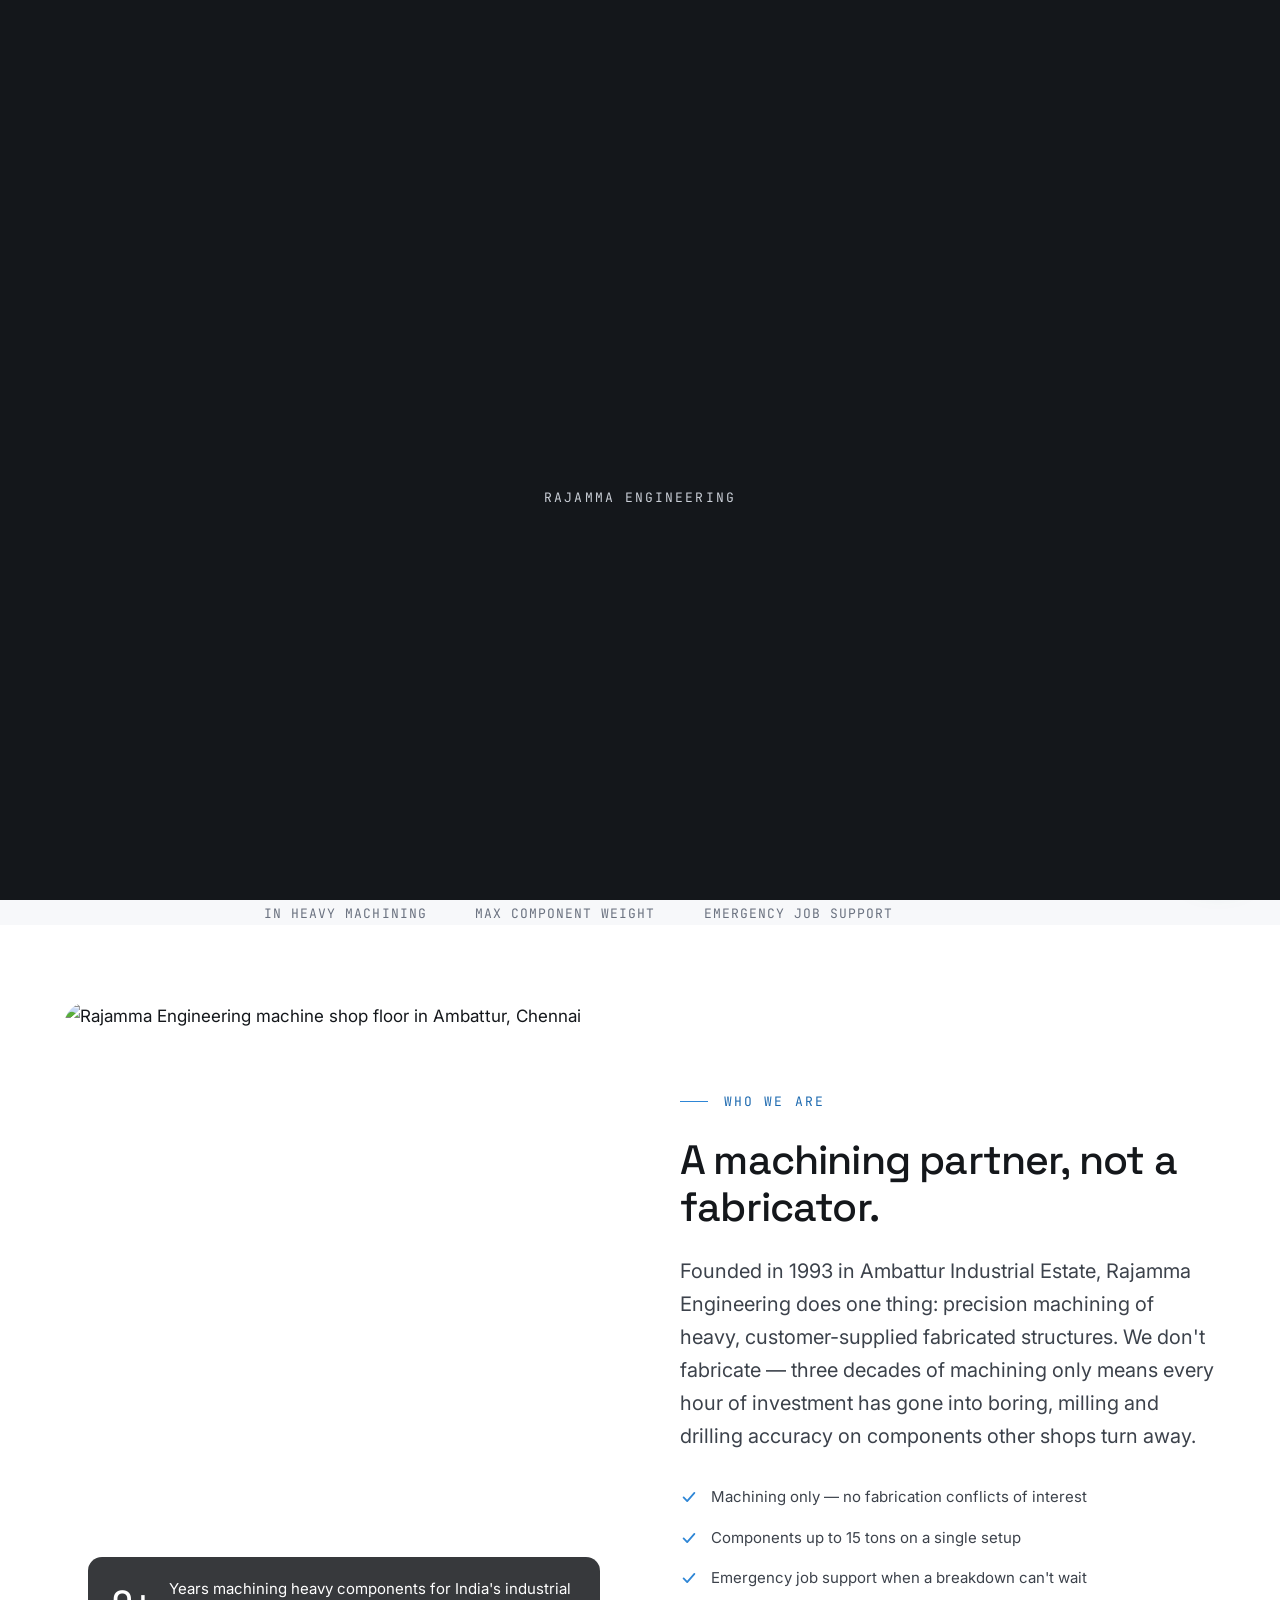
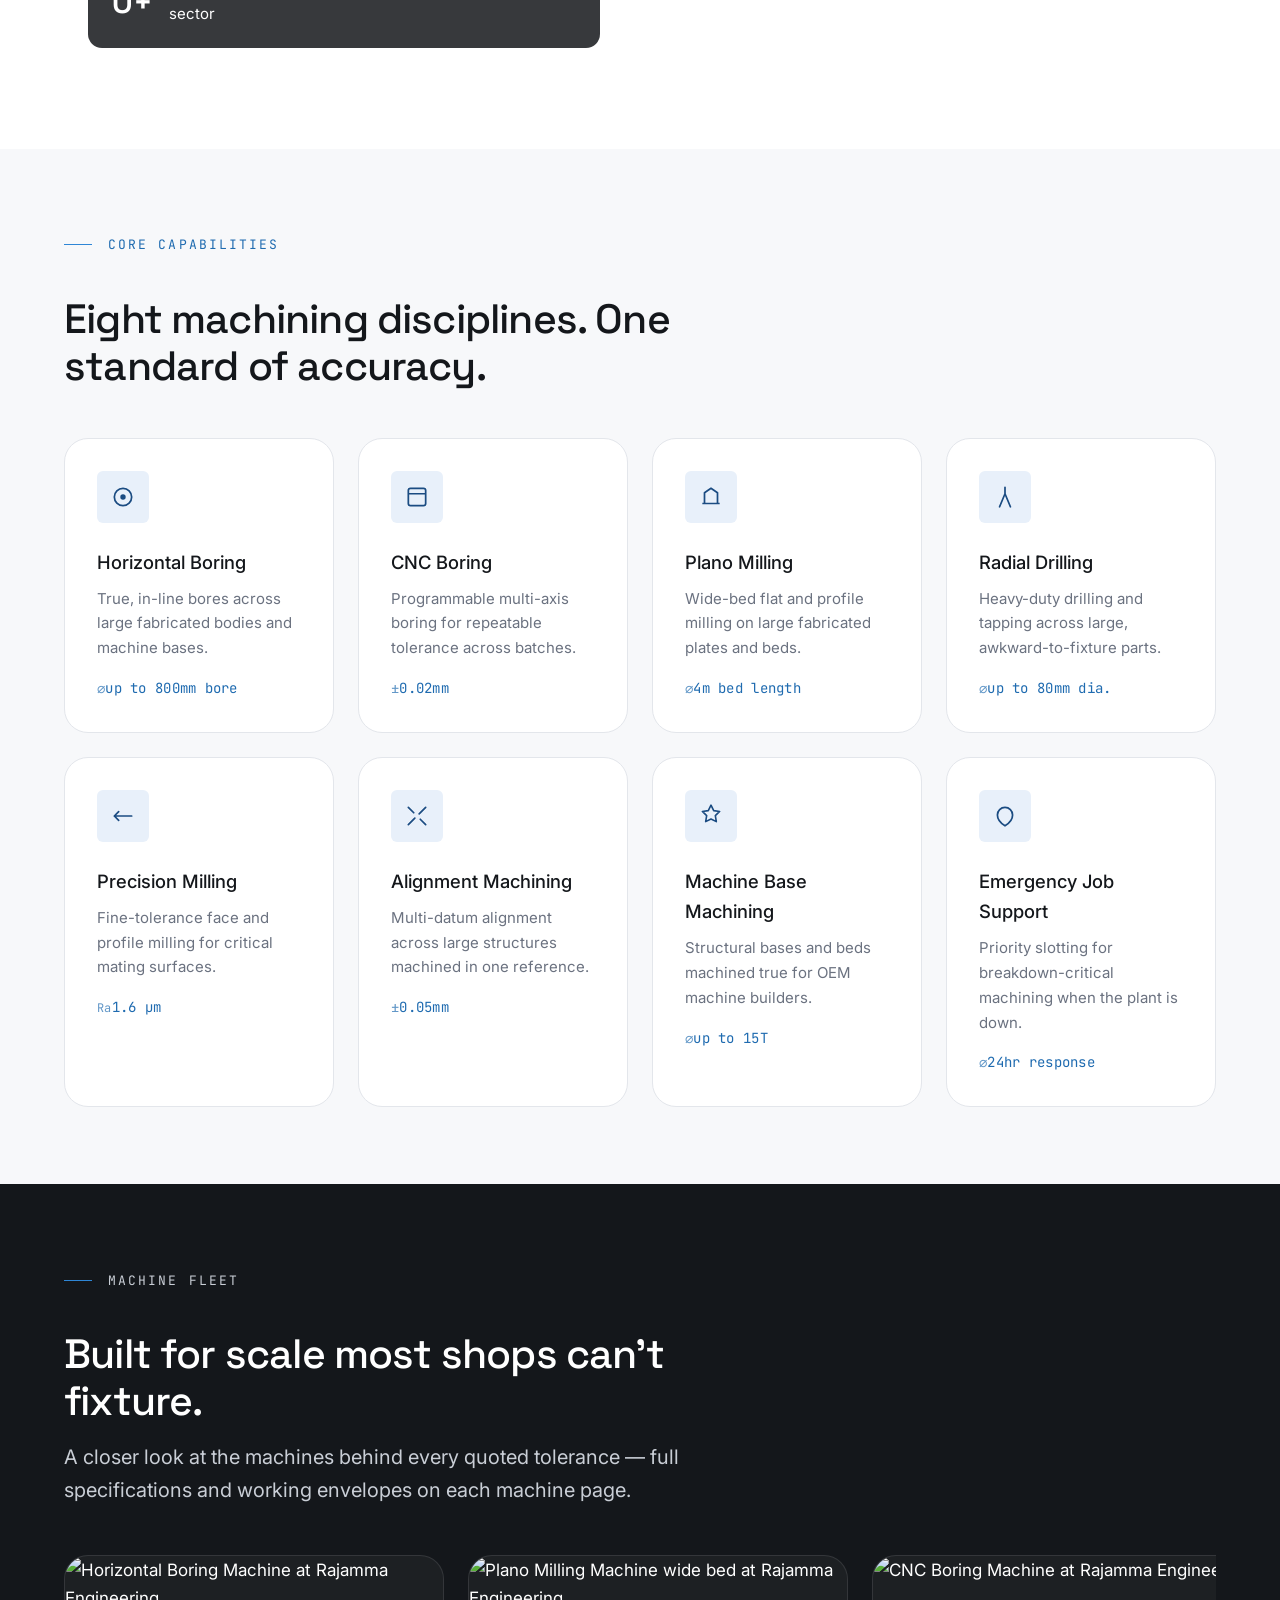
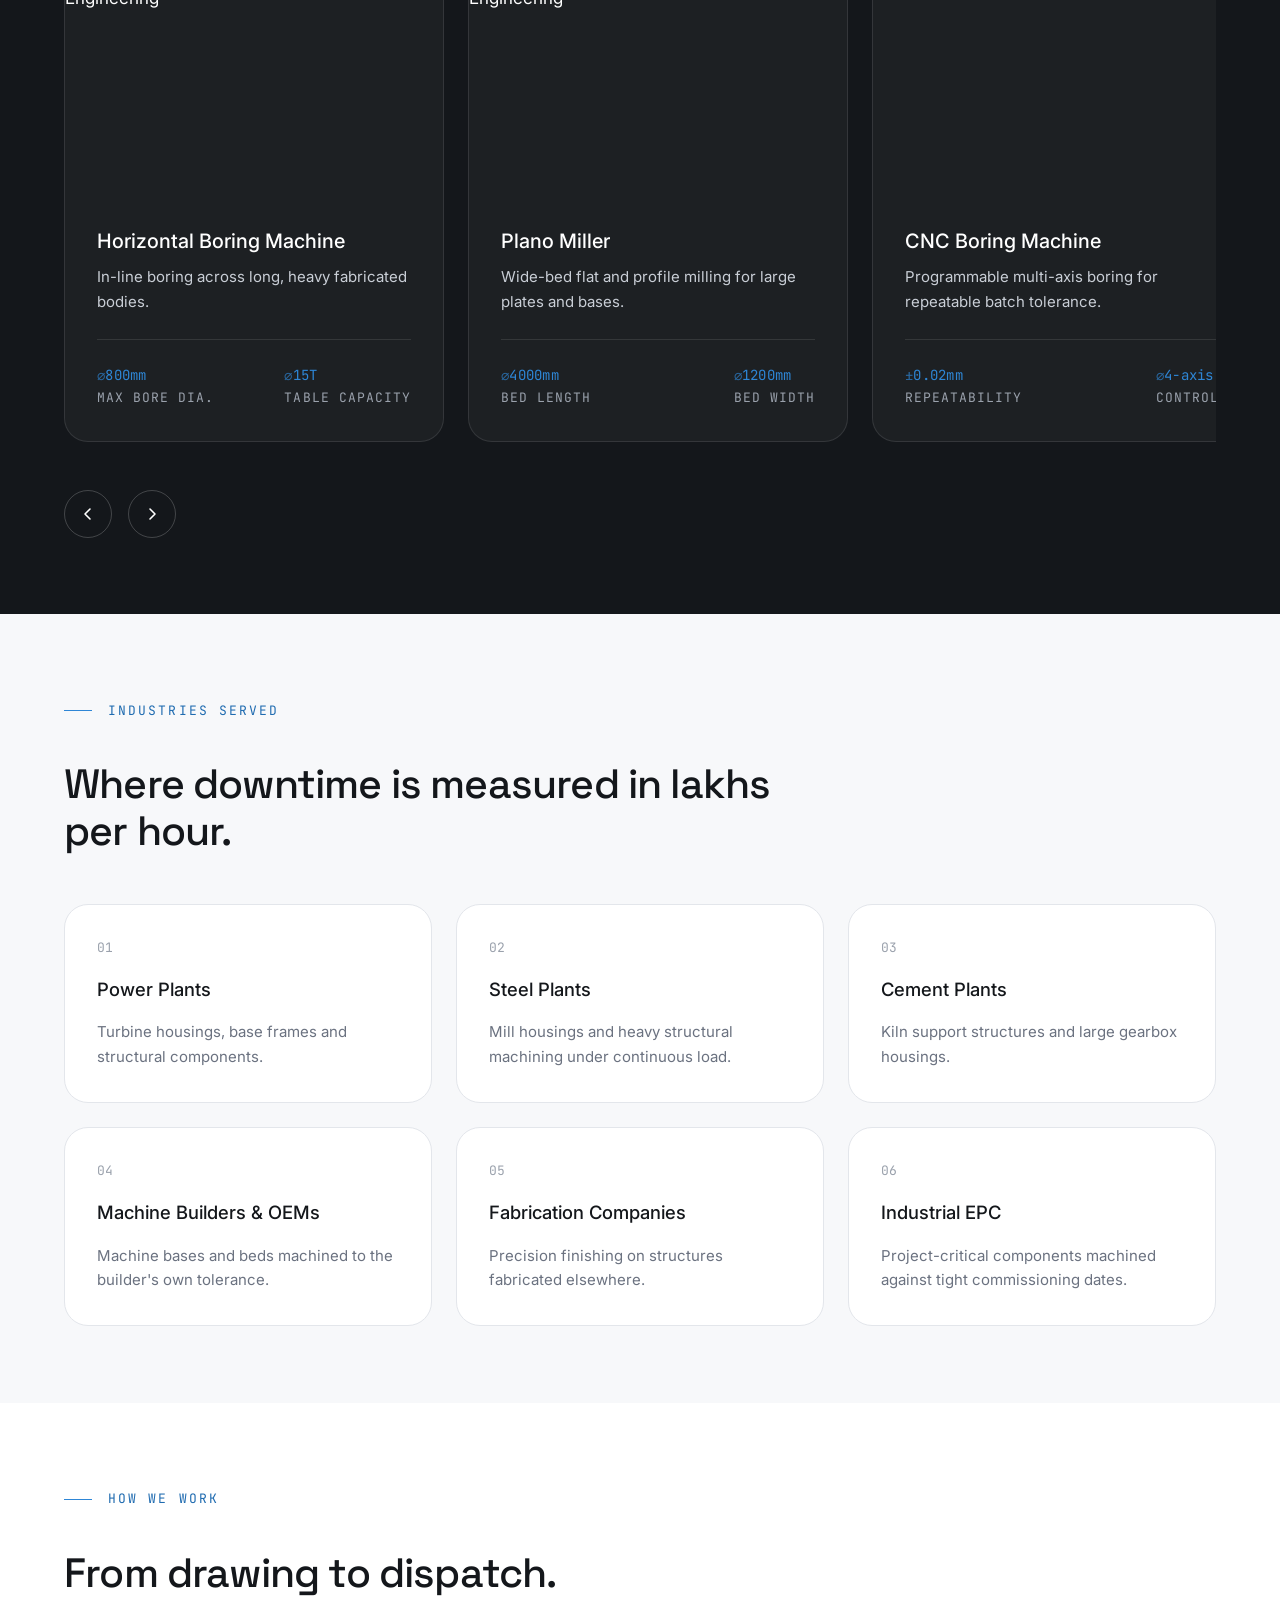
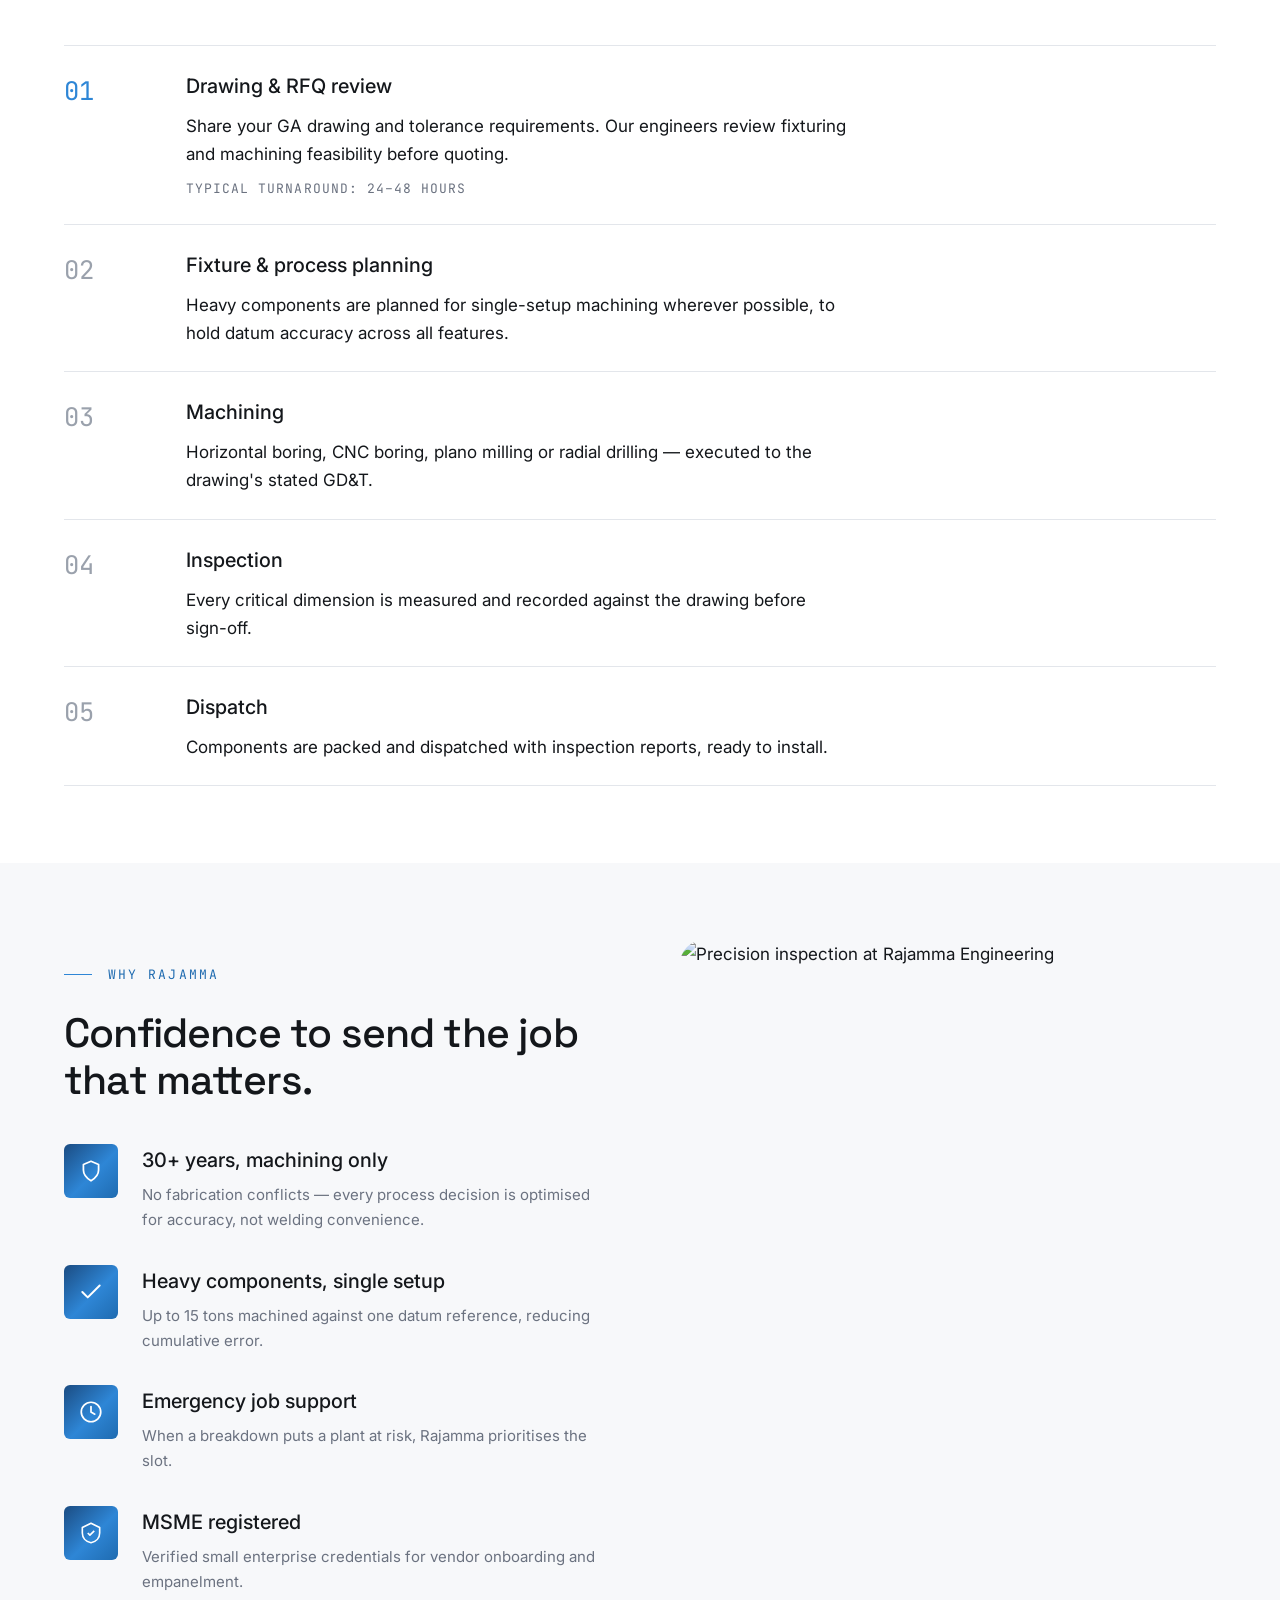
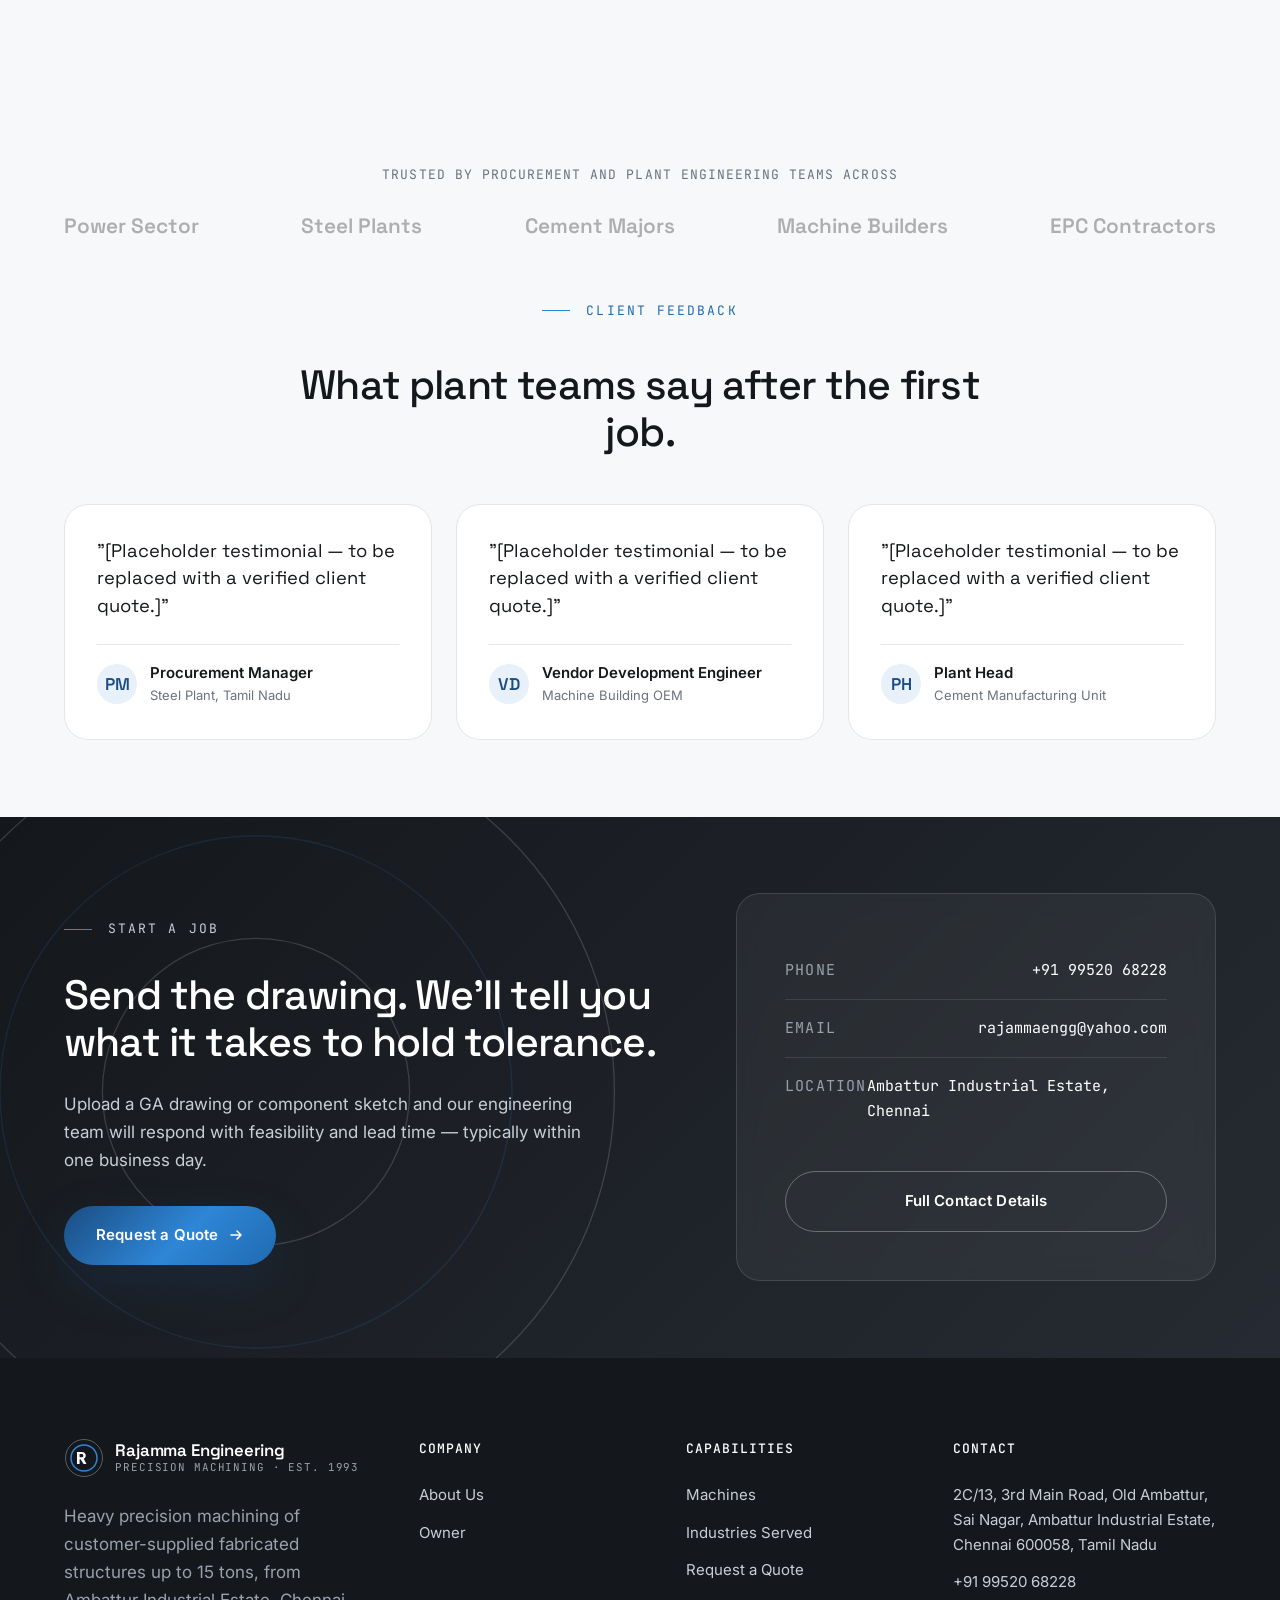
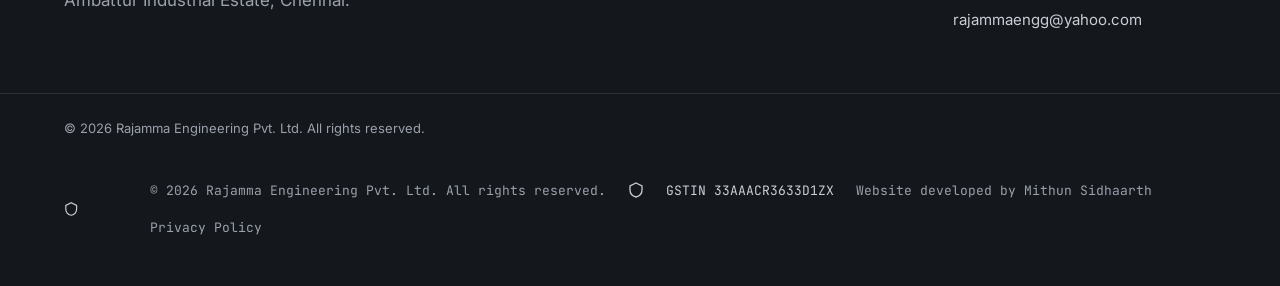
==== commit a6a91dbd: "Refactor meta tags for SEO and social media Updated meta tags for SEO and social media sharing. Remo" ====
--- a/index.html
+++ b/index.html
@@ -10,76 +10,81 @@
     <meta name="description"
         content="Rajamma Engineering Pvt. Ltd. is a leading heavy precision machining company in Chennai specializing in CNC boring, horizontal boring, plano milling, radial drilling and machining of fabricated structures up to 15 tons. Serving the power, steel, cement, pump and heavy engineering industries since 1993.">
 
+    <meta name="robots" content="index, follow">
     <meta name="author" content="Rajamma Engineering Pvt. Ltd.">
-    <meta name="robots" content="index, follow, max-image-preview:large">
-    <meta name="googlebot" content="index,follow">
-    <meta name="theme-color" content="#0f172a">
-
-    <!-- Canonical -->
+    <meta name="theme-color" content="#14171B">
+
     <link rel="canonical" href="https://rajammaengineering.in/">
-
-    <!-- Favicon -->
-    <link rel="icon" type="image/svg+xml" href="/assets/svg/favicon.svg">
-    <link rel="shortcut icon" href="/assets/svg/favicon.svg">
-    <link rel="apple-touch-icon" href="/assets/svg/favicon.svg">
-
-    <!-- Manifest -->
-    <link rel="manifest" href="/manifest.json">
 
     <!-- Open Graph -->
     <meta property="og:type" content="website">
-    <meta property="og:url" content="https://rajammaengineering.in/">
-    <meta property="og:site_name" content="Rajamma Engineering Pvt. Ltd.">
     <meta property="og:title"
         content="Rajamma Engineering Pvt. Ltd. | Heavy Precision Machining & Engineering Solutions">
     <meta property="og:description"
-        content="Heavy precision machining, CNC boring, horizontal boring, plano milling, radial drilling and custom engineering solutions for power, steel, cement, pump and heavy engineering industries across India.">
-    <meta property="og:image"
-        content="https://rajammaengineering.in/assets/svg/favicon.svg">
+        content="Heavy precision machining, CNC boring, horizontal boring, plano milling and radial drilling for fabricated structures up to 15 tons. Serving industries across India since 1993.">
+    <meta property="og:url" content="https://rajammaengineering.in/">
+    <meta property="og:site_name" content="Rajamma Engineering Pvt. Ltd.">
+    <meta property="og:image" content="https://rajammaengineering.in/assets/images/og-cover.jpg">
+    <meta property="og:locale" content="en_IN">
 
     <!-- Twitter -->
     <meta name="twitter:card" content="summary_large_image">
     <meta name="twitter:title"
         content="Rajamma Engineering Pvt. Ltd. | Heavy Precision Machining">
     <meta name="twitter:description"
-        content="Heavy precision machining, CNC boring, plano milling, radial drilling and engineering solutions since 1993.">
+        content="Heavy precision machining, CNC boring, plano milling and radial drilling from Chennai since 1993.">
     <meta name="twitter:image"
-        content="https://rajammaengineering.in/assets/svg/favicon.svg">
-
-    <!-- Website Schema -->
-    <script type="application/ld+json">
-{
-  "@context": "https://schema.org",
-  "@type": "WebSite",
-  "url": "https://rajammaengineering.in/",
-  "name": "Rajamma Engineering Pvt. Ltd.",
-  "alternateName": "Rajamma Engineering"
-}
-</script>
-
-    <!-- Organization Schema -->
+        content="https://rajammaengineering.in/assets/images/og-cover.jpg">
+
+    <!-- Favicon -->
+    <link rel="icon" type="image/svg+xml" href="assets/svg/favicon.svg">
+
+    <!-- Manifest -->
+    <link rel="manifest" href="manifest.json">
+
+    <!-- Fonts -->
+    <link rel="preconnect" href="https://fonts.googleapis.com">
+    <link rel="preconnect" href="https://fonts.gstatic.com" crossorigin>
+
+    <link href="https://fonts.googleapis.com/css2?family=Space+Grotesk:wght@500;600;700&family=Inter:wght@400;500;600;700&family=JetBrains+Mono:wght@400;500&display=swap" rel="stylesheet">
+
+    <!-- Styles -->
+    <link rel="stylesheet" href="css/tokens.css">
+    <link rel="stylesheet" href="css/base.css">
+    <link rel="stylesheet" href="css/components.css">
+    <link rel="stylesheet" href="css/home.css">
+
+    <!-- Schema.org -->
     <script type="application/ld+json">
 {
   "@context":"https://schema.org",
-  "@type":"Organization",
+  "@type":"Manufacturer",
   "name":"Rajamma Engineering Pvt. Ltd.",
   "url":"https://rajammaengineering.in/",
   "logo":"https://rajammaengineering.in/assets/svg/favicon.svg",
-  "description":"Heavy precision machining, CNC boring, horizontal boring, plano milling, radial drilling and engineering solutions since 1993.",
-  "email":"murugaianrajamma@gmail.com",
-  "telephone":"+91-8667229788",
   "foundingDate":"1993",
+  "description":"Heavy precision machining of fabricated structures up to 15 tons. Specialists in CNC boring, horizontal boring, plano milling and radial drilling.",
+  "telephone":"+91 99520 68228",
+  "email":"rajammaengg@yahoo.com",
   "address":{
     "@type":"PostalAddress",
+    "streetAddress":"2C/13, 3rd Main Road, Old Ambattur, Sai Nagar, Ambattur Industrial Estate",
     "addressLocality":"Chennai",
     "addressRegion":"Tamil Nadu",
+    "postalCode":"600058",
     "addressCountry":"IN"
-  }
+  },
+  "areaServed":"India",
+  "knowsAbout":[
+    "Heavy Precision Machining",
+    "Horizontal Boring",
+    "CNC Boring",
+    "Plano Milling",
+    "Radial Drilling",
+    "Precision Milling"
+  ]
 }
-</script>
-
-    <!-- CSS -->
-    <link rel="stylesheet" href="styles.css">
+    </script>
 </head>
 <body>
 <a href="#main" class="skip-link">Skip to content</a>
@@ -510,13 +515,34 @@
     <span>© <span data-year></span> Rajamma Engineering Pvt. Ltd. All rights reserved.</span>
     <span class="msme-badge">
       <svg width="16" height="16" viewBox="0 0 16 16" fill="none"><path d="M8 1l6 3v4c0 3.3-2.2 6.1-6 7-3.8-.9-6-3.7-6-7V4l6-3z" stroke="currentColor" stroke-width="1.3"/></svg>
-      MSME Registered · UDYAM-TN-24-0009966
+<div class="container footer-bottom">
+    <span>© <span data-year></span> Rajamma Engineering Pvt. Ltd. All rights reserved.</span>
+
+    <span class="msme-badge">
+        <svg width="16" height="16" viewBox="0 0 16 16" fill="none">
+            <path d="M8 1l6 3v4c0 3.3-2.2 6.1-6 7-3.8-.9-6-3.7-6-7V4l6-3z"
+                stroke="currentColor"
+                stroke-width="1.3"/>
+        MSME Registered · UDYAM-TN-24-0009966
     </span>
-    <span class="msme-badge">GSTIN 33AAACR3633D1ZX</span>
+
+    <span class="msme-badge">
+        GSTIN 33AAACR3633D1ZX
+    </span>
+
+    <span class="footer-credit">
+        Website developed by
+        <a href="https://mithunsidhaarth.in"
+           target="_blank"
+           rel="noopener noreferrer">
+            Mithun Sidhaarth
+        </a>
+    </span>
+
     <div class="footer-legal">
-      <a href="pages/privacy.html">Privacy Policy</a>
-    </div>
-  </div>
+        <a href="pages/privacy.html">Privacy Policy</a>
+    </div>
+</div>
 </footer>
 
 <a href="https://wa.me/919952068228" class="whatsapp-float" target="_blank" rel="noopener" aria-label="Chat on WhatsApp">
--- a/css/tokens.css
+++ b/css/tokens.css
@@ -0,0 +1,107 @@
+/* ==========================================================================
+   RAJAMMA ENGINEERING — DESIGN TOKENS
+   Precision-machining brand system. Every value below is a deliberate
+   choice, not a framework default — see README for rationale.
+   ========================================================================== */
+
+:root {
+  /* ---- Color: Graphite / Steel Blue / Precision Cyan / Machined Silver ---- */
+  --color-ink: #14171B;              /* primary text / graphite */
+  --color-ink-soft: #3C424B;         /* secondary text */
+  --color-ink-mute: #6B7280;         /* tertiary / captions */
+
+  --color-primary: #1B4C82;          /* steel blue */
+  --color-primary-dark: #123A66;
+  --color-primary-light: #E8F0FA;
+
+  --color-accent: #2E86D6;           /* precision cyan */
+  --color-accent-dark: #1F6BB0;
+  --color-accent-glow: rgba(46, 134, 214, 0.18);
+
+  --color-silver: #C9CED6;           /* machined silver — hairlines, borders */
+  --color-silver-soft: #E3E6EB;
+  --color-silver-dark: #9AA1AC;
+
+  --color-bg: #F7F8FA;               /* off-white background */
+  --color-bg-alt: #EFF2F5;
+  --color-surface: #FFFFFF;          /* card surface */
+  --color-surface-dark: #14171B;
+
+  --color-success: #1F8A5B;
+  --color-warning: #C97A1E;
+  --color-error: #B0362C;
+
+  /* Metallic gradient — used sparingly for signature moments only */
+  --gradient-steel: linear-gradient(135deg, #1B4C82 0%, #2E86D6 55%, #1F6BB0 100%);
+  --gradient-machined: linear-gradient(180deg, #F7F8FA 0%, #E3E6EB 100%);
+  --gradient-graphite: linear-gradient(135deg, #14171B 0%, #262B33 100%);
+
+  /* ---- Typography ---- */
+  --font-display: 'Space Grotesk', -apple-system, sans-serif;
+  --font-body: 'Inter', -apple-system, sans-serif;
+  --font-mono: 'JetBrains Mono', 'SF Mono', monospace;
+
+  --fs-hero: clamp(3.2rem, 6vw, 6.4rem);
+  --fs-h1: clamp(2.6rem, 4.2vw, 4.2rem);
+  --fs-h2: clamp(2.1rem, 3.2vw, 3rem);
+  --fs-h3: clamp(1.5rem, 2vw, 2rem);
+  --fs-h4: clamp(1.15rem, 1.4vw, 1.4rem);
+  --fs-body-lg: 1.25rem;
+  --fs-body: 1.0625rem;
+  --fs-small: 0.9375rem;
+  --fs-caption: 0.8125rem;
+  --fs-mono: 0.875rem;
+
+  --lh-tight: 1.05;
+  --lh-heading: 1.15;
+  --lh-body: 1.65;
+
+  --ls-tight: -0.02em;
+  --ls-wide: 0.08em;
+  --ls-widest: 0.16em;
+
+  /* ---- Spacing (8pt-derived, generous) ---- */
+  --space-1: 0.5rem;
+  --space-2: 1rem;
+  --space-3: 1.5rem;
+  --space-4: 2rem;
+  --space-5: 3rem;
+  --space-6: 3rem;
+  --space-7: 5rem;
+  --space-8: 7rem;
+  --space-9: 11rem;
+
+  --section-pad: clamp(3.5rem, 6vw, 6rem);
+  --container-max: 1360px;
+  --container-pad: clamp(1.5rem, 5vw, 4rem);
+
+  /* ---- Radius / shadow ---- */
+  --radius-sm: 6px;
+  --radius-md: 14px;
+  --radius-lg: 24px;
+  --radius-xl: 32px;
+  --radius-pill: 999px;
+
+  --shadow-sm: 0 2px 8px rgba(20, 23, 27, 0.06);
+  --shadow-md: 0 8px 30px rgba(20, 23, 27, 0.08);
+  --shadow-lg: 0 20px 60px rgba(20, 23, 27, 0.12);
+  --shadow-blue: 0 20px 50px rgba(27, 76, 130, 0.22);
+
+  /* ---- Motion ---- */
+  --ease-precision: cubic-bezier(0.65, 0, 0.35, 1);
+  --ease-out: cubic-bezier(0.16, 1, 0.3, 1);
+  --dur-fast: 0.25s;
+  --dur-med: 0.6s;
+  --dur-slow: 1.1s;
+
+  --z-nav: 100;
+  --z-loader: 1000;
+  --z-whatsapp: 90;
+  --z-progress: 101;
+}
+
+@media (max-width: 900px) {
+  :root {
+    --section-pad: clamp(3rem, 10vw, 4rem);
+  }
+}
--- a/css/base.css
+++ b/css/base.css
@@ -0,0 +1,247 @@
+/* ==========================================================================
+   BASE / RESET
+   ========================================================================== */
+
+*, *::before, *::after { box-sizing: border-box; }
+
+html {
+  scroll-behavior: auto; /* Lenis handles smooth scroll */
+  -webkit-text-size-adjust: 100%;
+}
+
+html.lenis, html.lenis body { height: auto; }
+.lenis.lenis-smooth { scroll-behavior: auto; }
+.lenis.lenis-stopped { overflow: hidden; }
+
+body {
+  margin: 0;
+  font-family: var(--font-body);
+  font-size: var(--fs-body);
+  line-height: var(--lh-body);
+  color: var(--color-ink);
+  background: var(--color-bg);
+  -webkit-font-smoothing: antialiased;
+  -moz-osx-font-smoothing: grayscale;
+  overflow-x: hidden;
+}
+
+img, svg, video { display: block; max-width: 100%; }
+
+a { color: inherit; text-decoration: none; }
+
+ul, ol { margin: 0; padding: 0; list-style: none; }
+
+button {
+  font-family: inherit;
+  border: none;
+  background: none;
+  cursor: pointer;
+  color: inherit;
+}
+
+input, textarea, select {
+  font-family: inherit;
+  font-size: inherit;
+  color: inherit;
+}
+
+h1, h2, h3, h4, h5, h6 { margin: 0; font-weight: 500; }
+p { margin: 0; }
+
+/* ---- Typography scale ---- */
+
+.h-hero {
+  font-family: var(--font-display);
+  font-size: var(--fs-hero);
+  line-height: var(--lh-tight);
+  letter-spacing: var(--ls-tight);
+  font-weight: 500;
+  color: var(--color-ink);
+}
+
+.h1 {
+  font-family: var(--font-display);
+  font-size: var(--fs-h1);
+  line-height: var(--lh-heading);
+  letter-spacing: var(--ls-tight);
+  font-weight: 500;
+}
+
+.h2 {
+  font-family: var(--font-display);
+  font-size: var(--fs-h2);
+  line-height: var(--lh-heading);
+  letter-spacing: var(--ls-tight);
+  font-weight: 500;
+}
+
+.h3 {
+  font-family: var(--font-display);
+  font-size: var(--fs-h3);
+  line-height: var(--lh-heading);
+  font-weight: 500;
+}
+
+.h4 {
+  font-family: var(--font-display);
+  font-size: var(--fs-h4);
+  line-height: var(--lh-heading);
+  font-weight: 600;
+}
+
+.body-lg { font-size: var(--fs-body-lg); line-height: var(--lh-body); color: var(--color-ink-soft); }
+.body { font-size: var(--fs-body); line-height: var(--lh-body); color: var(--color-ink-soft); }
+.small { font-size: var(--fs-small); color: var(--color-ink-mute); }
+.caption {
+  font-family: var(--font-mono);
+  font-size: var(--fs-caption);
+  letter-spacing: var(--ls-wide);
+  text-transform: uppercase;
+  color: var(--color-ink-mute);
+}
+
+/* Engineering-drawing style callout — the brand's signature micro-typography */
+.spec-tag {
+  font-family: var(--font-mono);
+  font-size: var(--fs-mono);
+  letter-spacing: 0.02em;
+  color: var(--color-accent-dark);
+  display: inline-flex;
+  align-items: center;
+  gap: 0.4em;
+}
+.spec-tag::before { content: "⌀"; opacity: 0.7; }
+.spec-tag.tol::before { content: "±"; }
+.spec-tag.finish::before { content: "Ra"; font-size: 0.85em; }
+
+/* ---- Layout ---- */
+
+.container {
+  max-width: var(--container-max);
+  margin-inline: auto;
+  padding-inline: var(--container-pad);
+}
+
+section { position: relative; }
+
+.section-pad { padding-block: var(--section-pad); }
+
+.eyebrow {
+  font-family: var(--font-mono);
+  font-size: var(--fs-caption);
+  letter-spacing: var(--ls-widest);
+  text-transform: uppercase;
+  color: var(--color-accent-dark);
+  display: inline-flex;
+  align-items: center;
+  gap: var(--space-2);
+  margin-bottom: var(--space-3);
+}
+.eyebrow::before {
+  content: '';
+  width: 28px;
+  height: 1px;
+  background: var(--color-accent);
+}
+
+/* ---- Buttons ---- */
+
+.btn {
+  display: inline-flex;
+  align-items: center;
+  gap: 0.6rem;
+  font-family: var(--font-body);
+  font-weight: 600;
+  font-size: var(--fs-small);
+  letter-spacing: 0.01em;
+  padding: 1.05rem 2rem;
+  border-radius: var(--radius-pill);
+  transition: transform var(--dur-fast) var(--ease-out), box-shadow var(--dur-fast) var(--ease-out), background var(--dur-fast) var(--ease-out);
+  white-space: nowrap;
+}
+.btn-primary {
+  background: var(--color-ink);
+  color: #fff;
+  box-shadow: var(--shadow-sm);
+}
+.btn-primary:hover { transform: translateY(-2px); box-shadow: var(--shadow-lg); }
+.btn-primary .btn-icon { transition: transform var(--dur-fast) var(--ease-out); }
+.btn-primary:hover .btn-icon { transform: translateX(4px); }
+
+.btn-accent {
+  background: var(--gradient-steel);
+  color: #fff;
+  box-shadow: var(--shadow-blue);
+}
+.btn-accent:hover { transform: translateY(-2px); box-shadow: 0 24px 60px rgba(27,76,130,0.32); }
+
+.btn-outline {
+  background: transparent;
+  color: var(--color-ink);
+  border: 1.5px solid var(--color-silver-dark);
+}
+.btn-outline:hover { border-color: var(--color-ink); background: var(--color-surface); }
+
+.btn-ghost {
+  background: transparent;
+  color: var(--color-ink);
+  padding: 0.8rem 0;
+  border-radius: 0;
+  position: relative;
+}
+.btn-ghost::after {
+  content: '';
+  position: absolute;
+  left: 0; right: 100%; bottom: 0.4rem;
+  height: 1.5px;
+  background: var(--color-ink);
+  transition: right var(--dur-med) var(--ease-out);
+}
+.btn-ghost:hover::after { right: 0; }
+
+/* ---- Cards ---- */
+
+.card {
+  background: var(--color-surface);
+  border: 1px solid var(--color-silver-soft);
+  border-radius: var(--radius-lg);
+  transition: transform var(--dur-fast) var(--ease-out), box-shadow var(--dur-fast) var(--ease-out), border-color var(--dur-fast) var(--ease-out);
+}
+.card:hover {
+  transform: translateY(-6px);
+  box-shadow: var(--shadow-lg);
+  border-color: var(--color-silver-dark);
+}
+
+/* ---- Utility ---- */
+
+.visually-hidden {
+  position: absolute; width: 1px; height: 1px;
+  padding: 0; margin: -1px; overflow: hidden;
+  clip: rect(0,0,0,0); white-space: nowrap; border: 0;
+}
+
+.skip-link {
+  position: absolute; top: -60px; left: var(--space-2);
+  background: var(--color-ink); color: #fff;
+  padding: 0.8rem 1.4rem; border-radius: var(--radius-sm);
+  z-index: 1000; transition: top var(--dur-fast) var(--ease-out);
+}
+.skip-link:focus { top: var(--space-2); }
+
+:focus-visible {
+  outline: 2px solid var(--color-accent);
+  outline-offset: 3px;
+  border-radius: 4px;
+}
+
+@media (prefers-reduced-motion: reduce) {
+  *, *::before, *::after {
+    animation-duration: 0.01ms !important;
+    animation-iteration-count: 1 !important;
+    transition-duration: 0.01ms !important;
+    scroll-behavior: auto !important;
+  }
+}
+
+::selection { background: var(--color-accent); color: #fff; }
--- a/css/components.css
+++ b/css/components.css
@@ -0,0 +1,204 @@
+/* ==========================================================================
+   COMPONENTS — nav, loader, footer, whatsapp, scroll progress, forms
+   ========================================================================== */
+
+/* ---- Loading screen ---- */
+.loader {
+  position: fixed; inset: 0;
+  background: var(--color-ink);
+  z-index: var(--z-loader);
+  display: flex; align-items: center; justify-content: center;
+  flex-direction: column;
+  gap: var(--space-3);
+}
+.loader-mark { width: 72px; height: 72px; }
+.loader-mark circle {
+  fill: none; stroke: var(--color-accent); stroke-width: 1.5;
+  stroke-dasharray: 220; stroke-dashoffset: 220;
+}
+.loader-label {
+  font-family: var(--font-mono);
+  font-size: var(--fs-caption);
+  letter-spacing: var(--ls-widest);
+  text-transform: uppercase;
+  color: var(--color-silver);
+  overflow: hidden;
+}
+
+/* ---- Scroll progress ---- */
+.scroll-progress {
+  position: fixed; top: 0; left: 0;
+  height: 2.5px; width: 0%;
+  background: var(--gradient-steel);
+  z-index: var(--z-progress);
+  transform-origin: left;
+}
+
+/* ---- Navigation ---- */
+.site-nav {
+  position: fixed; top: 0; left: 0; right: 0;
+  z-index: var(--z-nav);
+  padding: 1.4rem 0;
+  transition: padding var(--dur-fast) var(--ease-out), background var(--dur-fast) var(--ease-out), box-shadow var(--dur-fast) var(--ease-out);
+}
+.site-nav .container {
+  display: flex; align-items: center; justify-content: space-between;
+}
+.site-nav.is-scrolled {
+  padding: 0.85rem 0;
+  background: rgba(247, 248, 250, 0.72);
+  backdrop-filter: blur(16px) saturate(1.4);
+  -webkit-backdrop-filter: blur(16px) saturate(1.4);
+  box-shadow: 0 1px 0 rgba(20,23,27,0.06);
+}
+
+.nav-logo { display: flex; align-items: center; gap: 0.7rem; }
+.nav-logo svg { width: 40px; height: 40px; }
+.nav-logo-text {
+  font-family: var(--font-display);
+  font-weight: 600;
+  font-size: 1.05rem;
+  letter-spacing: -0.01em;
+  line-height: 1.1;
+}
+.nav-logo-text span {
+  display: block;
+  font-family: var(--font-mono);
+  font-weight: 400;
+  font-size: 0.68rem;
+  letter-spacing: var(--ls-wide);
+  color: var(--color-ink-mute);
+  text-transform: uppercase;
+  margin-top: 2px;
+}
+
+.nav-links {
+  display: flex; align-items: center; gap: var(--space-5);
+}
+.nav-links a {
+  font-size: var(--fs-small);
+  font-weight: 500;
+  position: relative;
+  padding: 0.3rem 0;
+}
+.nav-links a::after {
+  content: '';
+  position: absolute; left: 0; right: 100%; bottom: -2px;
+  height: 1.5px; background: var(--color-accent);
+  transition: right var(--dur-fast) var(--ease-out);
+}
+.nav-links a:hover::after, .nav-links a.active::after { right: 0; }
+.nav-links a.active { color: var(--color-primary); }
+
+.nav-cta { display: flex; align-items: center; gap: var(--space-3); }
+.nav-cta .btn { padding: 0.8rem 1.5rem; font-size: var(--fs-caption); }
+
+.nav-toggle {
+  display: none; flex-direction: column; gap: 5px;
+  width: 28px; padding: 8px 0;
+}
+.nav-toggle span { width: 100%; height: 1.5px; background: var(--color-ink); transition: all var(--dur-fast) var(--ease-out); }
+
+.mobile-menu {
+  position: fixed; inset: 0; z-index: 99;
+  background: var(--color-bg);
+  display: flex; flex-direction: column;
+  padding: 6rem var(--container-pad) 3rem;
+  transform: translateY(-100%);
+  transition: transform var(--dur-med) var(--ease-precision);
+}
+.mobile-menu.is-open { transform: translateY(0); }
+.mobile-menu a {
+  font-family: var(--font-display);
+  font-size: 2rem;
+  padding: 0.9rem 0;
+  border-bottom: 1px solid var(--color-silver-soft);
+}
+
+/* ---- WhatsApp float ---- */
+.whatsapp-float {
+  position: fixed; bottom: var(--space-4); right: var(--space-4);
+  z-index: var(--z-whatsapp);
+  width: 60px; height: 60px;
+  border-radius: 50%;
+  background: #1F8A5B;
+  display: flex; align-items: center; justify-content: center;
+  box-shadow: 0 10px 30px rgba(31, 138, 91, 0.4);
+  transition: transform var(--dur-fast) var(--ease-out);
+}
+.whatsapp-float:hover { transform: scale(1.08); }
+.whatsapp-float svg { width: 28px; height: 28px; fill: #fff; }
+
+/* ---- Footer ---- */
+.site-footer {
+  background: var(--color-surface-dark);
+  color: var(--color-silver);
+  padding-top: var(--space-7);
+}
+.footer-top {
+  display: grid;
+  grid-template-columns: 1.4fr 1fr 1fr 1.2fr;
+  gap: var(--space-5);
+  padding-bottom: var(--space-6);
+  border-bottom: 1px solid rgba(255,255,255,0.1);
+}
+.footer-brand .nav-logo-text { color: #fff; }
+.footer-brand .nav-logo-text span { color: var(--color-silver-dark); }
+.footer-brand p { margin-top: var(--space-3); color: var(--color-silver-dark); max-width: 32ch; }
+.footer-col h4 { color: #fff; font-size: var(--fs-caption); font-family: var(--font-mono); letter-spacing: var(--ls-wide); text-transform: uppercase; margin-bottom: var(--space-3); }
+.footer-col a, .footer-col p { display: block; color: var(--color-silver); font-size: var(--fs-small); margin-bottom: 0.8rem; transition: color var(--dur-fast); }
+.footer-col a:hover { color: var(--color-accent); }
+.footer-bottom {
+  display: flex; align-items: center; justify-content: space-between;
+  padding-block: var(--space-3);
+  font-size: var(--fs-caption);
+  color: var(--color-silver-dark);
+  flex-wrap: wrap; gap: var(--space-2);
+}
+.footer-bottom .msme-badge {
+  display: inline-flex; align-items: center; gap: 0.5rem;
+  font-family: var(--font-mono); color: var(--color-silver);
+}
+.footer-legal { display: flex; gap: var(--space-3); }
+
+/* ---- Forms ---- */
+.form-group { margin-bottom: var(--space-3); }
+.form-group label {
+  display: block; font-size: var(--fs-caption); font-family: var(--font-mono);
+  letter-spacing: var(--ls-wide); text-transform: uppercase;
+  color: var(--color-ink-mute); margin-bottom: 0.6rem;
+}
+.form-group input, .form-group textarea, .form-group select {
+  width: 100%; padding: 1rem 1.2rem;
+  background: var(--color-surface);
+  border: 1.5px solid var(--color-silver-soft);
+  border-radius: var(--radius-sm);
+  font-size: var(--fs-body);
+  transition: border-color var(--dur-fast) var(--ease-out);
+}
+.form-group input:focus, .form-group textarea:focus, .form-group select:focus {
+  border-color: var(--color-accent); outline: none;
+}
+.form-group textarea { resize: vertical; min-height: 120px; }
+.form-row { display: grid; grid-template-columns: 1fr 1fr; gap: var(--space-3); }
+.form-file {
+  border: 1.5px dashed var(--color-silver-dark);
+  border-radius: var(--radius-md);
+  padding: var(--space-4);
+  text-align: center;
+  cursor: pointer;
+  transition: border-color var(--dur-fast), background var(--dur-fast);
+}
+.form-file:hover { border-color: var(--color-accent); background: var(--color-primary-light); }
+
+/* ---- Responsive ---- */
+@media (max-width: 980px) {
+  .nav-links, .nav-cta .btn-outline { display: none; }
+  .nav-toggle { display: flex; }
+  .footer-top { grid-template-columns: 1fr 1fr; }
+  .form-row { grid-template-columns: 1fr; }
+}
+@media (max-width: 560px) {
+  .footer-top { grid-template-columns: 1fr; }
+  .footer-bottom { flex-direction: column; align-items: flex-start; }
+}
--- a/css/home.css
+++ b/css/home.css
@@ -0,0 +1,240 @@
+/* ==========================================================================
+   HOME PAGE
+   ========================================================================== */
+
+/* ---- Hero ---- */
+.hero {
+  min-height: 100vh;
+  display: flex; align-items: center;
+  position: relative;
+  padding-top: 8rem;
+  overflow: hidden;
+  background: var(--color-bg);
+}
+.hero-bg-grid {
+  position: absolute; inset: 0;
+  background-image:
+    linear-gradient(var(--color-silver-soft) 1px, transparent 1px),
+    linear-gradient(90deg, var(--color-silver-soft) 1px, transparent 1px);
+  background-size: 64px 64px;
+  mask-image: radial-gradient(ellipse 80% 60% at 50% 30%, #000 30%, transparent 75%);
+  opacity: 0.6;
+}
+.hero-rings {
+  position: absolute; right: -8%; top: 50%; transform: translateY(-50%);
+  width: 52vw; max-width: 780px; opacity: 0.9; pointer-events: none;
+}
+.hero-rings circle { fill: none; stroke: var(--color-silver-dark); }
+.hero-rings .ring-accent { stroke: var(--color-accent); }
+
+.hero-content { position: relative; z-index: 2; max-width: 880px; }
+.hero-content .eyebrow { margin-bottom: var(--space-4); }
+.hero-content .h-hero { margin-bottom: var(--space-4); }
+.hero-content .h-hero em {
+  font-style: normal;
+  background: var(--gradient-steel);
+  -webkit-background-clip: text; background-clip: text; color: transparent;
+}
+.hero-sub { max-width: 52ch; margin-bottom: var(--space-5); }
+.hero-actions { display: flex; align-items: center; gap: var(--space-4); flex-wrap: wrap; }
+
+.hero-specs {
+  display: flex; gap: var(--space-5); margin-top: var(--space-7);
+  padding-top: var(--space-4); border-top: 1px solid var(--color-silver-soft);
+  max-width: 720px;
+}
+.hero-spec .num {
+  font-family: var(--font-display); font-size: 2.4rem; font-weight: 600;
+  color: var(--color-ink); line-height: 1;
+  display: flex; align-items: baseline; gap: 0.15em;
+}
+.hero-spec .num small { font-family: var(--font-mono); font-size: 1rem; color: var(--color-accent-dark); }
+.hero-spec .label { margin-top: 0.5rem; }
+
+.scroll-cue {
+  position: absolute; bottom: var(--space-4); left: 50%; transform: translateX(-50%);
+  display: flex; flex-direction: column; align-items: center; gap: 0.6rem;
+  z-index: 2;
+}
+.scroll-cue .line { width: 1px; height: 40px; background: var(--color-silver-dark); overflow: hidden; position: relative; }
+.scroll-cue .line::after {
+  content: ''; position: absolute; top: -100%; left: 0; width: 100%; height: 100%;
+  background: var(--color-accent);
+  animation: scrollcue 1.8s var(--ease-precision) infinite;
+}
+@keyframes scrollcue { to { top: 100%; } }
+
+/* ---- Section shared bits ---- */
+.section-head { max-width: 720px; margin-bottom: var(--space-6); }
+.section-head.center { margin-inline: auto; text-align: center; }
+.section-head .h2 { margin-top: var(--space-2); }
+
+/* ---- Overview ---- */
+.overview { background: var(--color-surface); }
+.overview-grid { display: grid; grid-template-columns: 1fr 1fr; gap: var(--space-7); align-items: center; }
+.overview-media { position: relative; border-radius: var(--radius-lg); overflow: hidden; aspect-ratio: 4/5; }
+.overview-media img { width: 100%; height: 100%; object-fit: cover; }
+.overview-badge {
+  position: absolute; bottom: var(--space-3); left: var(--space-3);
+  background: rgba(20,23,27,0.85); backdrop-filter: blur(8px);
+  color: #fff; padding: 1.2rem 1.5rem; border-radius: var(--radius-md);
+  display: flex; align-items: center; gap: 1rem;
+}
+.overview-badge .num { font-family: var(--font-display); font-size: 2rem; font-weight: 600; }
+.overview-text p { margin-bottom: var(--space-3); }
+.overview-list { display: grid; gap: var(--space-2); margin-top: var(--space-4); }
+.overview-list li { display: flex; gap: 0.8rem; align-items: flex-start; font-size: var(--fs-small); color: var(--color-ink-soft); }
+.overview-list svg { flex-shrink: 0; width: 18px; height: 18px; margin-top: 3px; color: var(--color-accent); }
+
+/* ---- Capabilities ---- */
+.capabilities { background: var(--color-bg); }
+.cap-grid { display: grid; grid-template-columns: repeat(4, 1fr); gap: var(--space-3); }
+.cap-card { padding: var(--space-4); position: relative; overflow: hidden; }
+.cap-card .cap-icon {
+  width: 52px; height: 52px; border-radius: var(--radius-sm);
+  background: var(--color-primary-light); color: var(--color-primary);
+  display: flex; align-items: center; justify-content: center;
+  margin-bottom: var(--space-3);
+}
+.cap-card .cap-icon svg { width: 26px; height: 26px; }
+.cap-card h3 { margin-bottom: 0.6rem; font-size: var(--fs-h4); }
+.cap-card p { font-size: var(--fs-small); color: var(--color-ink-mute); }
+.cap-card .spec-tag { margin-top: var(--space-2); display: block; }
+
+/* ---- Machine highlights ---- */
+.machines { background: var(--color-surface-dark); color: #fff; }
+.machines .eyebrow { color: var(--color-accent); }
+.machines .eyebrow::before { background: var(--color-accent); }
+.machines .section-head .h2 { color: #fff; }
+.machines .section-head p { color: var(--color-silver); }
+
+.machine-slider { position: relative; }
+.machine-track { display: flex; gap: var(--space-3); overflow-x: auto; scroll-snap-type: x mandatory; padding-bottom: var(--space-2); scrollbar-width: none; }
+.machine-track::-webkit-scrollbar { display: none; }
+.machine-card {
+  scroll-snap-align: start; flex: 0 0 380px;
+  background: rgba(255,255,255,0.04);
+  border: 1px solid rgba(255,255,255,0.1);
+  border-radius: var(--radius-lg);
+  overflow: hidden;
+}
+.machine-card .machine-img { aspect-ratio: 16/10; overflow: hidden; }
+.machine-card .machine-img img { width: 100%; height: 100%; object-fit: cover; transition: transform 0.8s var(--ease-out); }
+.machine-card:hover .machine-img img { transform: scale(1.06); }
+.machine-card-body { padding: var(--space-4); }
+.machine-card-body h3 { color: #fff; margin-bottom: 0.5rem; }
+.machine-card-body .spec-row { display: flex; justify-content: space-between; margin-top: var(--space-3); padding-top: var(--space-3); border-top: 1px solid rgba(255,255,255,0.1); }
+.machine-card-body .spec-row div span { display: block; }
+.machine-card-body .spec-row .spec-tag { color: var(--color-accent); }
+.machine-card-body .spec-row .caption { color: var(--color-silver-dark); }
+
+.machine-nav { display: flex; gap: 1rem; margin-top: var(--space-4); }
+.machine-nav button {
+  width: 48px; height: 48px; border-radius: 50%;
+  border: 1px solid rgba(255,255,255,0.2);
+  display: flex; align-items: center; justify-content: center;
+  color: #fff; transition: background var(--dur-fast), border-color var(--dur-fast);
+}
+.machine-nav button:hover { background: var(--color-accent); border-color: var(--color-accent); }
+
+/* ---- Industries ---- */
+.industries { background: var(--color-bg); }
+.industry-grid { display: grid; grid-template-columns: repeat(3, 1fr); gap: var(--space-3); }
+.industry-card {
+  padding: var(--space-4); display: flex; flex-direction: column; gap: var(--space-2);
+  min-height: 180px; justify-content: space-between;
+}
+.industry-card .num { font-family: var(--font-mono); color: var(--color-silver-dark); font-size: var(--fs-caption); }
+.industry-card h3 { font-size: var(--fs-h4); }
+
+/* ---- Workflow ---- */
+.workflow { background: var(--color-surface); }
+.workflow-list { counter-reset: step; }
+.workflow-item {
+  display: grid; grid-template-columns: 90px 1fr; gap: var(--space-4);
+  padding-block: var(--space-3);
+  border-bottom: 1px solid var(--color-silver-soft);
+  align-items: start;
+}
+.workflow-item:first-child { border-top: 1px solid var(--color-silver-soft); }
+.workflow-step-num { font-family: var(--font-mono); font-size: var(--fs-h3); color: var(--color-silver-dark); }
+.workflow-item.is-active .workflow-step-num { color: var(--color-accent); }
+.workflow-body h3 { margin-bottom: 0.6rem; }
+.workflow-body p { max-width: 60ch; }
+.workflow-body .caption { margin-top: 0.6rem; display: block; }
+
+/* ---- Why Rajamma ---- */
+.why { background: var(--color-bg); }
+.why-grid { display: grid; grid-template-columns: 1fr 1fr; gap: var(--space-7); align-items: center; }
+.why-list { display: grid; gap: var(--space-4); }
+.why-item { display: flex; gap: var(--space-3); }
+.why-item .why-icon {
+  width: 54px; height: 54px; border-radius: var(--radius-sm); flex-shrink: 0;
+  background: var(--gradient-steel); color: #fff;
+  display: flex; align-items: center; justify-content: center;
+}
+.why-item .why-icon svg { width: 26px; height: 26px; }
+.why-item h3 { margin-bottom: 0.4rem; }
+.why-visual { position: relative; border-radius: var(--radius-lg); overflow: hidden; aspect-ratio: 4/5; }
+.why-visual img { width: 100%; height: 100%; object-fit: cover; }
+
+/* ---- Logos ---- */
+.logos { background: var(--color-surface); padding-block: var(--space-6); }
+.logos .caption { text-align: center; display: block; margin-bottom: var(--space-4); }
+.logo-strip {
+  display: flex; align-items: center; justify-content: space-between;
+  flex-wrap: wrap; gap: var(--space-5);
+  filter: grayscale(1); opacity: 0.55;
+}
+.logo-strip .logo-item { font-family: var(--font-display); font-weight: 600; font-size: 1.3rem; color: var(--color-ink-mute); }
+
+/* ---- Testimonials ---- */
+.testimonials { background: var(--color-bg); }
+.testi-grid { display: grid; grid-template-columns: repeat(3, 1fr); gap: var(--space-3); }
+.testi-card { padding: var(--space-4); display: flex; flex-direction: column; gap: var(--space-3); }
+.testi-quote { font-family: var(--font-display); font-size: 1.15rem; line-height: 1.5; }
+.testi-meta { display: flex; align-items: center; gap: 0.8rem; padding-top: var(--space-2); border-top: 1px solid var(--color-silver-soft); }
+.testi-meta .avatar { width: 40px; height: 40px; border-radius: 50%; background: var(--color-primary-light); display: flex; align-items: center; justify-content: center; font-family: var(--font-display); font-weight: 600; color: var(--color-primary); }
+.testi-meta .name { font-weight: 600; font-size: var(--fs-small); }
+.testi-meta .role { font-size: var(--fs-caption); color: var(--color-ink-mute); }
+
+/* ---- Contact CTA ---- */
+.contact-cta {
+  background: var(--gradient-graphite);
+  color: #fff; position: relative; overflow: hidden;
+}
+.contact-cta-rings { position: absolute; left: -10%; top: -20%; width: 60%; opacity: 0.15; }
+.contact-cta-grid {
+  display: grid; grid-template-columns: 1.3fr 1fr; gap: var(--space-6);
+  align-items: center; position: relative; z-index: 2;
+}
+.contact-cta h2 { color: #fff; margin-bottom: var(--space-3); }
+.contact-cta p { color: var(--color-silver); max-width: 48ch; margin-bottom: var(--space-4); }
+.contact-cta-panel {
+  background: rgba(255,255,255,0.05); border: 1px solid rgba(255,255,255,0.12);
+  border-radius: var(--radius-lg); padding: var(--space-5);
+  backdrop-filter: blur(10px);
+}
+.contact-cta-panel .row { display: flex; justify-content: space-between; padding-block: 1rem; border-bottom: 1px solid rgba(255,255,255,0.1); }
+.contact-cta-panel .row:last-of-type { border-bottom: none; }
+.contact-cta-panel .row .caption { color: var(--color-silver-dark); }
+.contact-cta-panel .row a, .contact-cta-panel .row span { color: #fff; font-family: var(--font-mono); font-size: var(--fs-small); }
+.contact-cta-panel .btn { width: 100%; justify-content: center; margin-top: var(--space-4); }
+
+/* ---- Responsive ---- */
+@media (max-width: 1100px) {
+  .cap-grid { grid-template-columns: repeat(2, 1fr); }
+  .industry-grid { grid-template-columns: repeat(2, 1fr); }
+  .testi-grid { grid-template-columns: 1fr; }
+}
+@media (max-width: 900px) {
+  .overview-grid, .why-grid, .contact-cta-grid { grid-template-columns: 1fr; }
+  .why-visual { order: -1; }
+  .hero-specs { flex-wrap: wrap; gap: var(--space-4); }
+  .hero-rings { opacity: 0.35; width: 90vw; right: -30%; }
+}
+@media (max-width: 620px) {
+  .cap-grid, .industry-grid { grid-template-columns: 1fr; }
+  .workflow-item { grid-template-columns: 50px 1fr; }
+  .footer-top { grid-template-columns: 1fr; }
+}
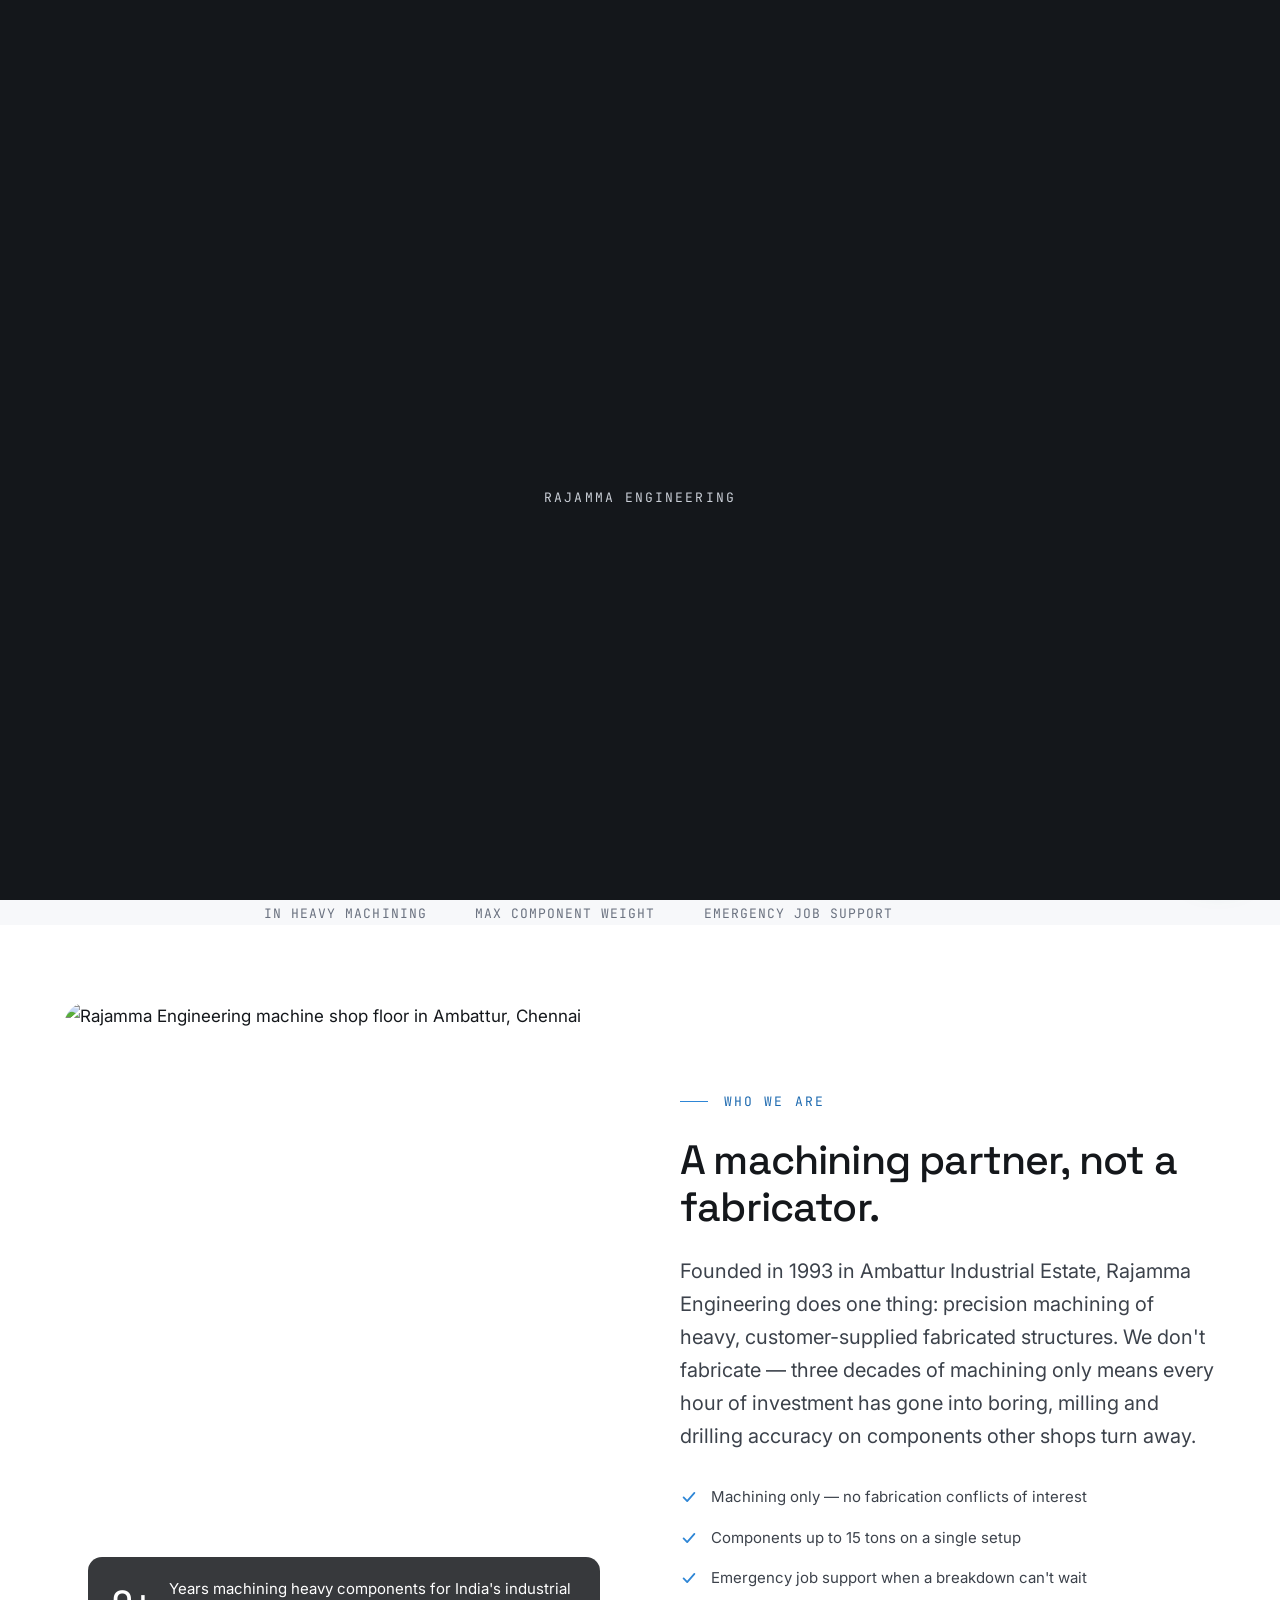
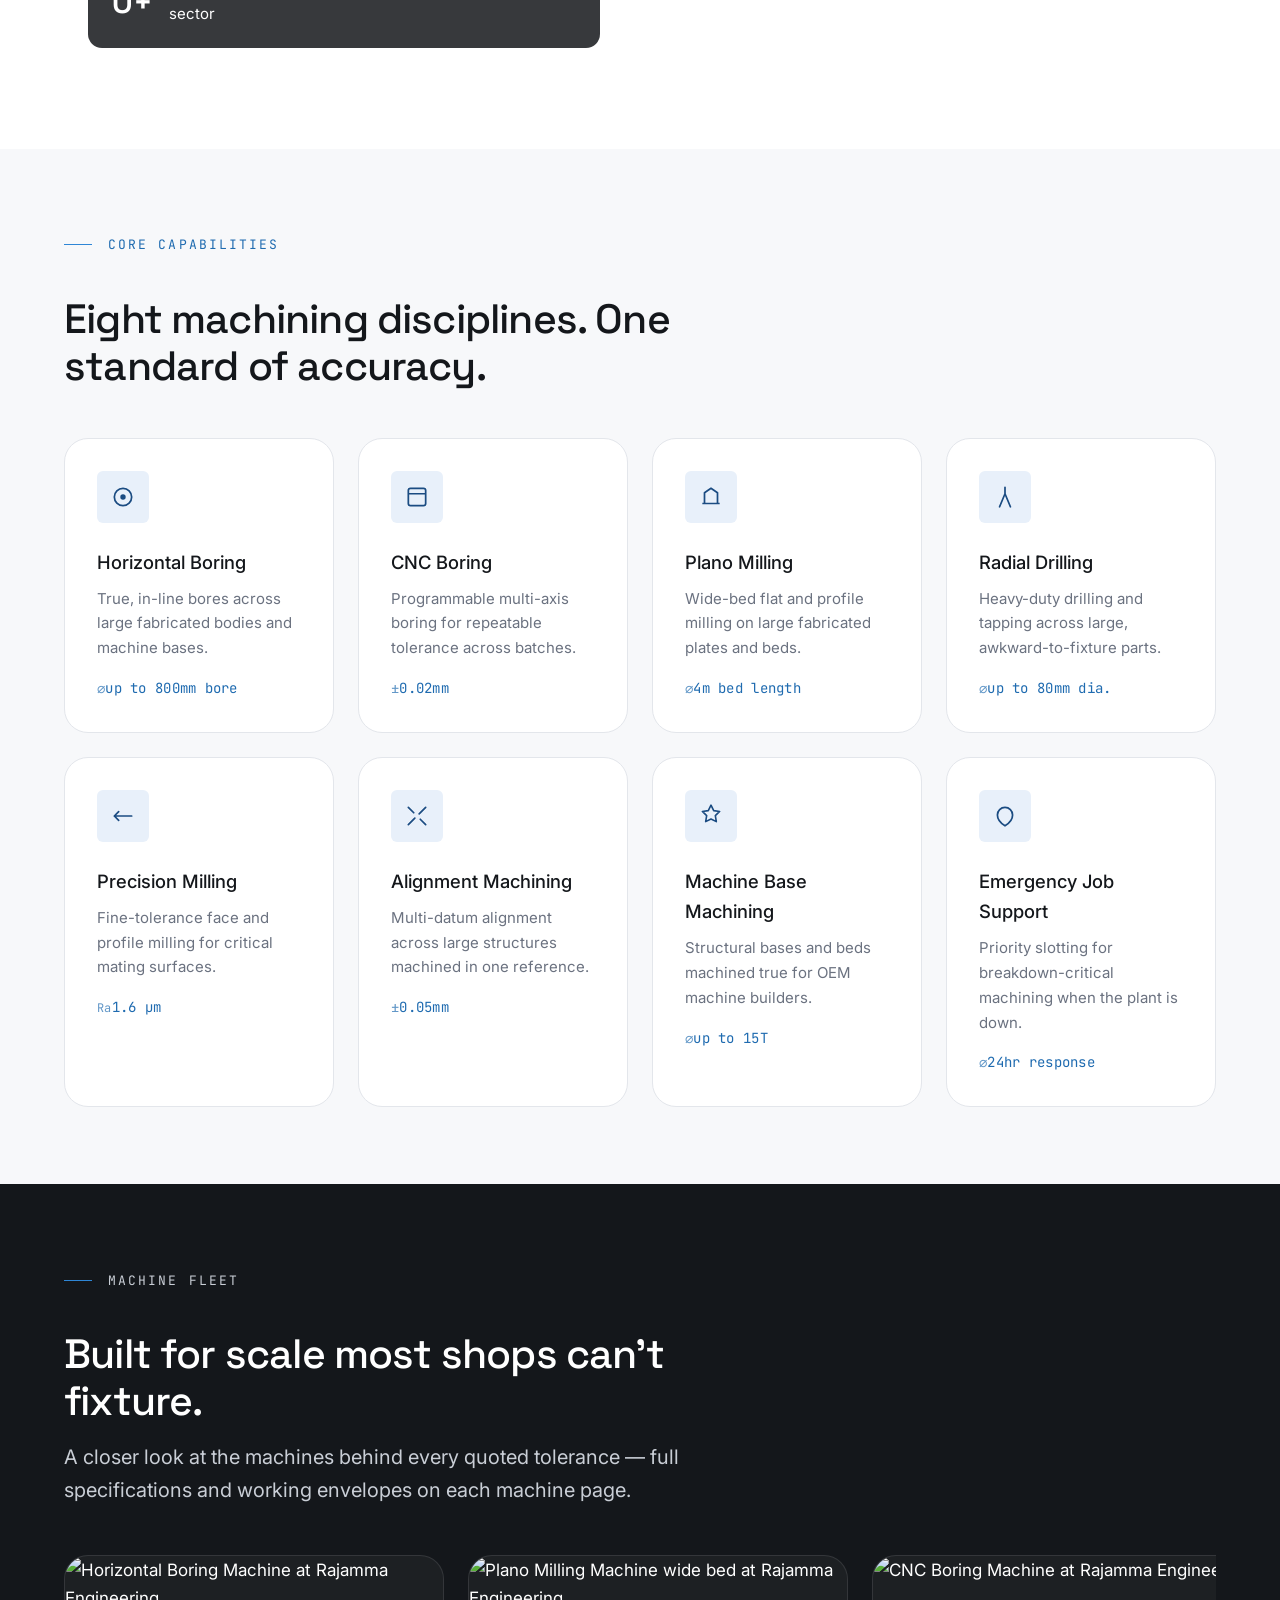
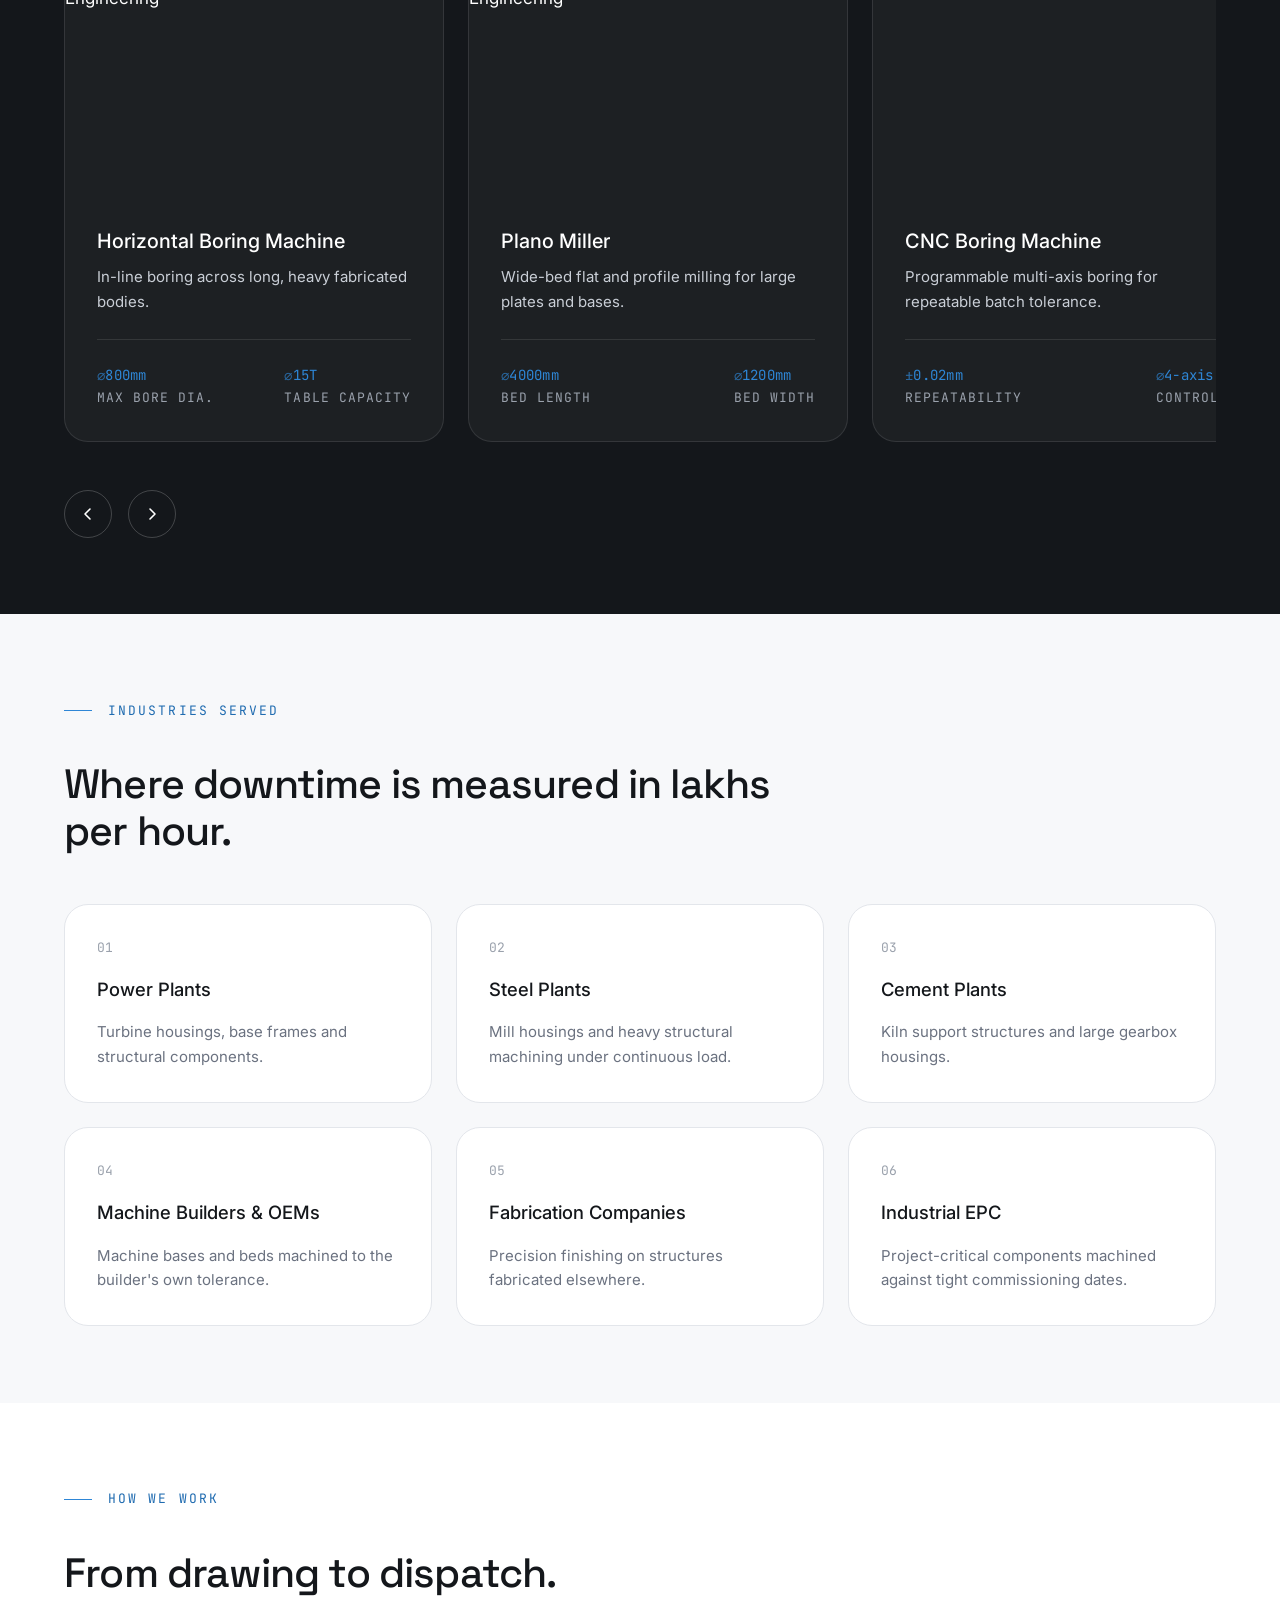
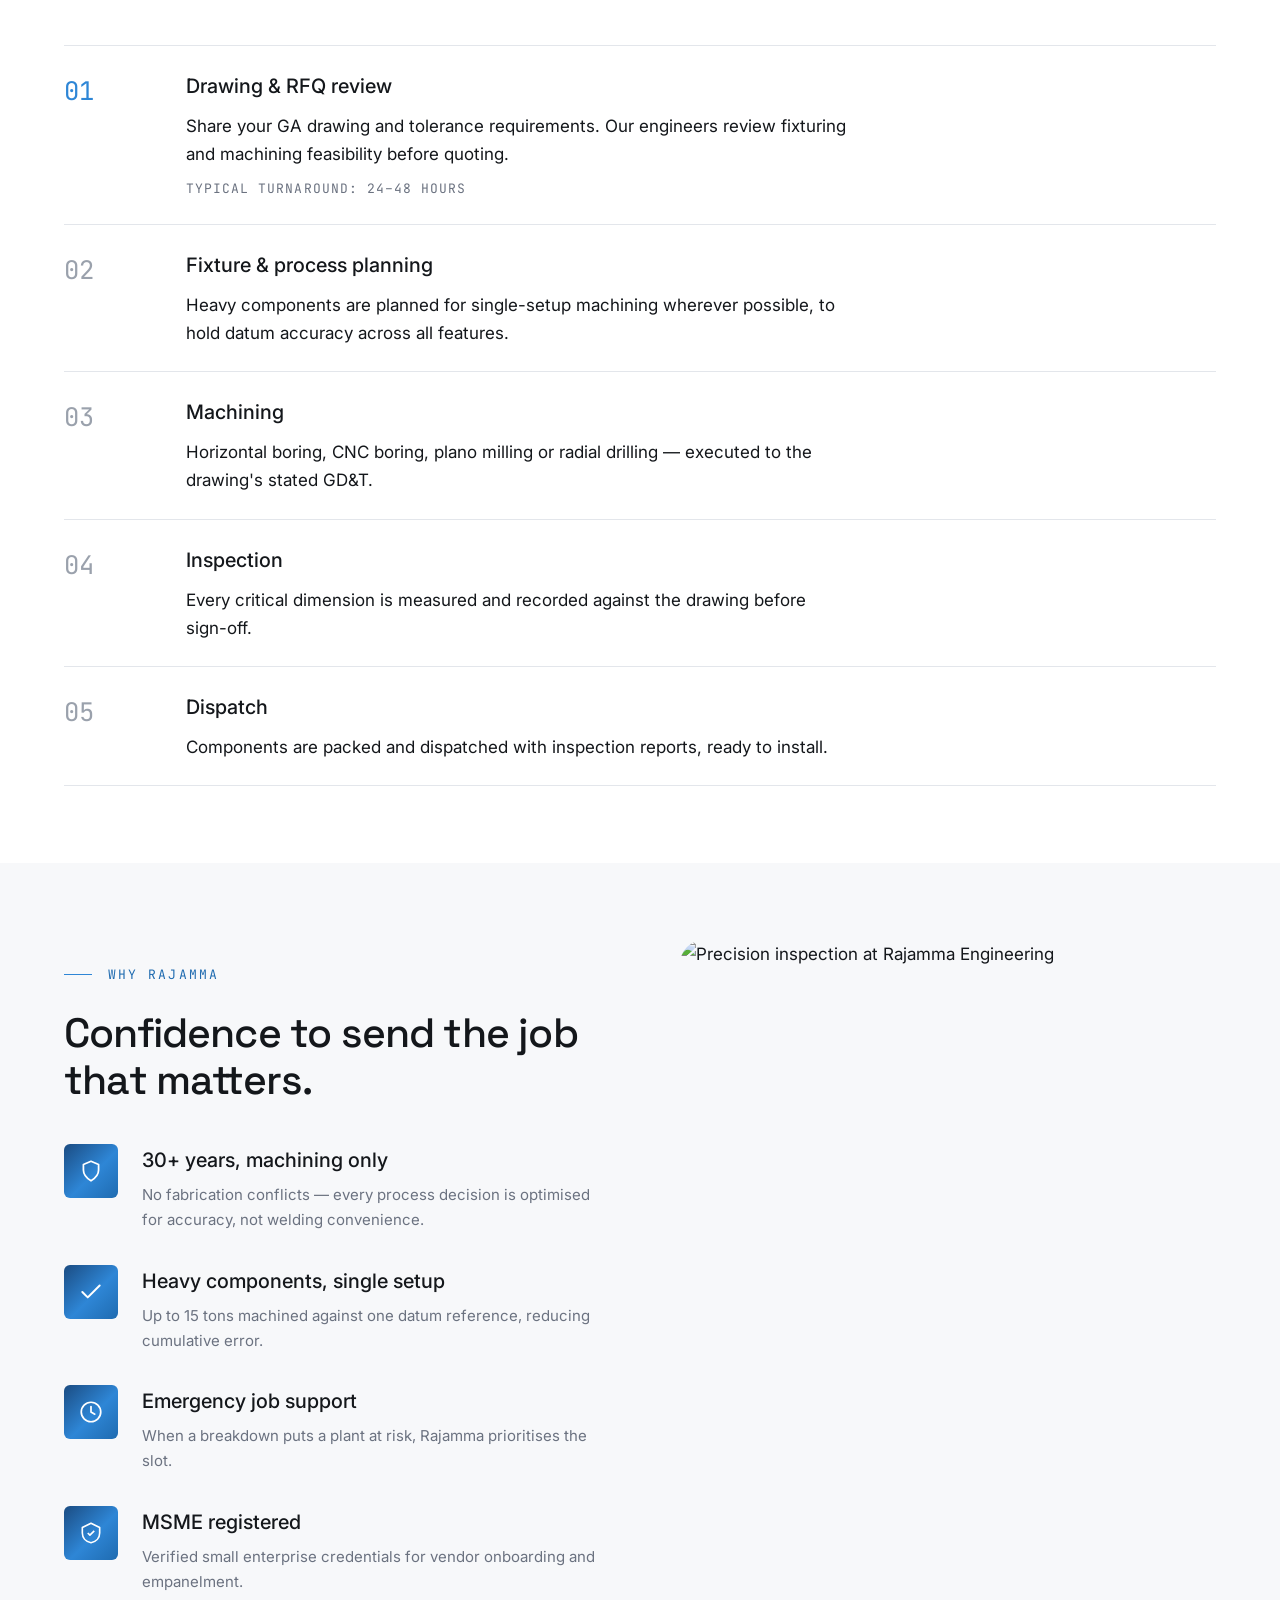
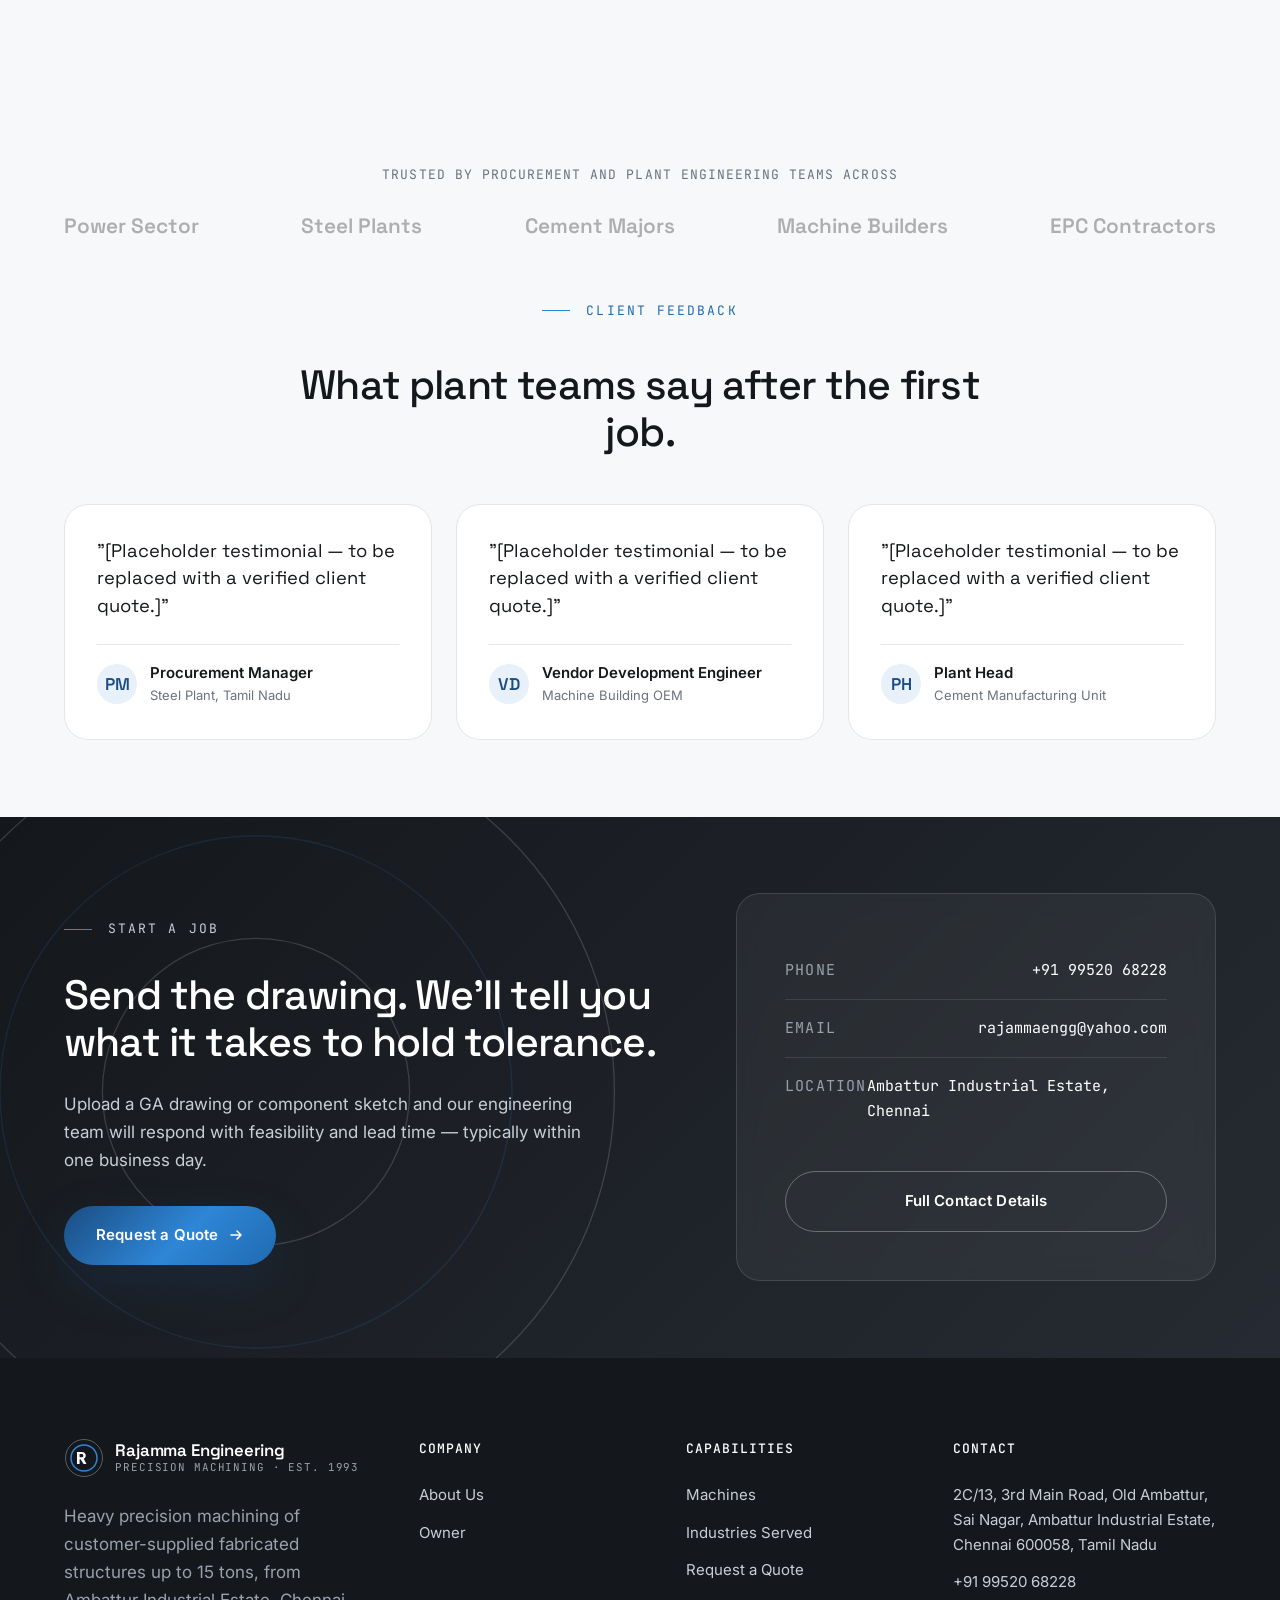
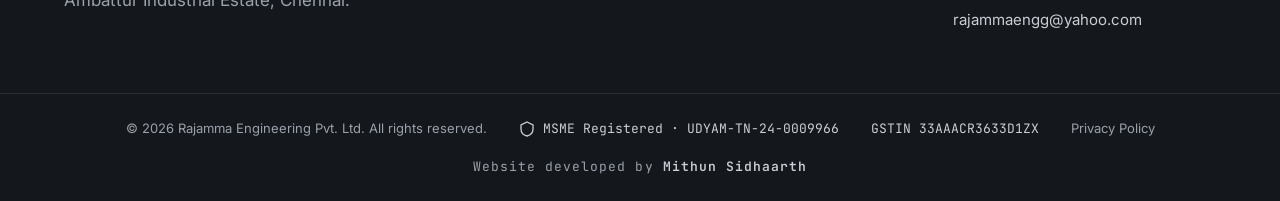
==== commit 9e6e9899: "Update index.html" ====
--- a/index.html
+++ b/index.html
@@ -485,64 +485,108 @@
 
 <!-- Footer -->
 <footer class="site-footer">
-  <div class="container footer-top">
-    <div class="footer-brand">
-      <a href="index.html" class="nav-logo">
-        <svg viewBox="0 0 40 40" fill="none"><circle cx="20" cy="20" r="18.5" stroke="rgba(255,255,255,0.3)" stroke-width="1"/><circle cx="20" cy="20" r="13" stroke="var(--color-accent)" stroke-width="1.5"/><path d="M13 26V14h4.8c2.4 0 4 1.5 4 3.6 0 1.5-.8 2.7-2.1 3.2L22.5 26h-2.9l-3.1-4.7H15.6V26H13Zm2.6-6.7h1.9c1.1 0 1.8-.6 1.8-1.6s-.7-1.6-1.8-1.6h-1.9v3.2Z" fill="#fff"/></svg>
-        <span class="nav-logo-text">Rajamma Engineering<span>Precision Machining · Est. 1993</span></span>
-      </a>
-      <p>Heavy precision machining of customer-supplied fabricated structures up to 15 tons, from Ambattur Industrial Estate, Chennai.</p>
-    </div>
-    <div class="footer-col">
-      <h4>Company</h4>
-      <a href="pages/about.html">About Us</a>
-      <a href="pages/owner.html">Owner</a>
-    </div>
-    <div class="footer-col">
-      <h4>Capabilities</h4>
-      <a href="pages/machines.html">Machines</a>
-      <a href="pages/industries.html">Industries Served</a>
-      <a href="pages/rfq.html">Request a Quote</a>
-    </div>
-    <div class="footer-col">
-      <h4>Contact</h4>
-      <p>2C/13, 3rd Main Road, Old Ambattur, Sai Nagar, Ambattur Industrial Estate, Chennai 600058, Tamil Nadu</p>
-      <a href="tel:+919952068228">+91 99520 68228</a>
-      <a href="mailto:rajammaengg@yahoo.com">rajammaengg@yahoo.com</a>
-    </div>
-  </div>
-  <div class="container footer-bottom">
-    <span>© <span data-year></span> Rajamma Engineering Pvt. Ltd. All rights reserved.</span>
-    <span class="msme-badge">
-      <svg width="16" height="16" viewBox="0 0 16 16" fill="none"><path d="M8 1l6 3v4c0 3.3-2.2 6.1-6 7-3.8-.9-6-3.7-6-7V4l6-3z" stroke="currentColor" stroke-width="1.3"/></svg>
-<div class="container footer-bottom">
-    <span>© <span data-year></span> Rajamma Engineering Pvt. Ltd. All rights reserved.</span>
-
-    <span class="msme-badge">
-        <svg width="16" height="16" viewBox="0 0 16 16" fill="none">
-            <path d="M8 1l6 3v4c0 3.3-2.2 6.1-6 7-3.8-.9-6-3.7-6-7V4l6-3z"
-                stroke="currentColor"
-                stroke-width="1.3"/>
-        MSME Registered · UDYAM-TN-24-0009966
-    </span>
-
-    <span class="msme-badge">
-        GSTIN 33AAACR3633D1ZX
-    </span>
-
-    <span class="footer-credit">
-        Website developed by
-        <a href="https://mithunsidhaarth.in"
-           target="_blank"
-           rel="noopener noreferrer">
-            Mithun Sidhaarth
-        </a>
-    </span>
-
-    <div class="footer-legal">
-        <a href="pages/privacy.html">Privacy Policy</a>
-    </div>
-</div>
+    <div class="container footer-top">
+
+        <div class="footer-brand">
+            <a href="index.html" class="nav-logo">
+                <svg viewBox="0 0 40 40" fill="none">
+                    <circle cx="20" cy="20" r="18.5" stroke="rgba(255,255,255,0.3)" stroke-width="1"/>
+                    <circle cx="20" cy="20" r="13" stroke="var(--color-accent)" stroke-width="1.5"/>
+                    <path d="M13 26V14h4.8c2.4 0 4 1.5 4 3.6 0 1.5-.8 2.7-2.1 3.2L22.5 26h-2.9l-3.1-4.7H15.6V26H13Zm2.6-6.7h1.9c1.1 0 1.8-.6 1.8-1.6s-.7-1.6-1.8-1.6h-1.9v3.2Z"
+                        fill="#fff"/>
+                </svg>
+
+                <span class="nav-logo-text">
+                    Rajamma Engineering
+                    <span>Precision Machining · Est. 1993</span>
+                </span>
+            </a>
+
+            <p>
+                Heavy precision machining of customer-supplied fabricated
+                structures up to 15 tons, from Ambattur Industrial Estate,
+                Chennai.
+            </p>
+        </div>
+
+        <div class="footer-col">
+            <h4>Company</h4>
+            <a href="pages/about.html">About Us</a>
+            <a href="pages/owner.html">Owner</a>
+        </div>
+
+        <div class="footer-col">
+            <h4>Capabilities</h4>
+            <a href="pages/machines.html">Machines</a>
+            <a href="pages/industries.html">Industries Served</a>
+            <a href="pages/rfq.html">Request a Quote</a>
+        </div>
+
+        <div class="footer-col">
+            <h4>Contact</h4>
+            <p>
+                2C/13, 3rd Main Road,
+                Old Ambattur,
+                Sai Nagar,
+                Ambattur Industrial Estate,
+                Chennai 600058,
+                Tamil Nadu
+            </p>
+
+            <a href="tel:+919952068228">
+                +91 99520 68228
+            </a>
+
+            <a href="mailto:rajammaengg@yahoo.com">
+                rajammaengg@yahoo.com
+            </a>
+        </div>
+
+    </div>
+
+    <div class="container footer-bottom">
+
+        <div class="footer-info">
+
+            <span>
+                © <span data-year></span>
+                Rajamma Engineering Pvt. Ltd.
+                All rights reserved.
+            </span>
+
+            <span class="msme-badge">
+                <svg width="16" height="16" viewBox="0 0 16 16" fill="none">
+                    <path d="M8 1l6 3v4c0 3.3-2.2 6.1-6 7-3.8-.9-6-3.7-6-7V4l6-3z"
+                          stroke="currentColor"
+                          stroke-width="1.3"/>
+                </svg>
+
+                MSME Registered · UDYAM-TN-24-0009966
+            </span>
+
+            <span class="msme-badge">
+                GSTIN 33AAACR3633D1ZX
+            </span>
+
+            <div class="footer-legal">
+                <a href="pages/privacy.html">
+                    Privacy Policy
+                </a>
+            </div>
+
+        </div>
+
+        <div class="footer-credit">
+            Website developed by
+            <a href="https://mithunsidhaarth.in"
+               target="_blank"
+               rel="noopener noreferrer">
+                Mithun Sidhaarth
+            </a>
+        </div>
+
+    </div>
+
 </footer>
 
 <a href="https://wa.me/919952068228" class="whatsapp-float" target="_blank" rel="noopener" aria-label="Chat on WhatsApp">
--- a/css/components.css
+++ b/css/components.css
@@ -130,37 +130,117 @@
 .whatsapp-float svg { width: 28px; height: 28px; fill: #fff; }
 
 /* ---- Footer ---- */
-.site-footer {
-  background: var(--color-surface-dark);
-  color: var(--color-silver);
-  padding-top: var(--space-7);
-}
-.footer-top {
-  display: grid;
-  grid-template-columns: 1.4fr 1fr 1fr 1.2fr;
-  gap: var(--space-5);
-  padding-bottom: var(--space-6);
-  border-bottom: 1px solid rgba(255,255,255,0.1);
-}
-.footer-brand .nav-logo-text { color: #fff; }
-.footer-brand .nav-logo-text span { color: var(--color-silver-dark); }
-.footer-brand p { margin-top: var(--space-3); color: var(--color-silver-dark); max-width: 32ch; }
-.footer-col h4 { color: #fff; font-size: var(--fs-caption); font-family: var(--font-mono); letter-spacing: var(--ls-wide); text-transform: uppercase; margin-bottom: var(--space-3); }
-.footer-col a, .footer-col p { display: block; color: var(--color-silver); font-size: var(--fs-small); margin-bottom: 0.8rem; transition: color var(--dur-fast); }
-.footer-col a:hover { color: var(--color-accent); }
-.footer-bottom {
-  display: flex; align-items: center; justify-content: space-between;
-  padding-block: var(--space-3);
-  font-size: var(--fs-caption);
-  color: var(--color-silver-dark);
-  flex-wrap: wrap; gap: var(--space-2);
-}
-.footer-bottom .msme-badge {
-  display: inline-flex; align-items: center; gap: 0.5rem;
-  font-family: var(--font-mono); color: var(--color-silver);
-}
-.footer-legal { display: flex; gap: var(--space-3); }
-
+
+.site-footer{
+    background:var(--color-surface-dark);
+    color:var(--color-silver);
+    padding-top:var(--space-7);
+}
+
+.footer-top{
+    display:grid;
+    grid-template-columns:1.4fr 1fr 1fr 1.2fr;
+    gap:var(--space-5);
+    padding-bottom:var(--space-6);
+    border-bottom:1px solid rgba(255,255,255,.1);
+}
+
+.footer-brand .nav-logo-text{
+    color:#fff;
+}
+
+.footer-brand .nav-logo-text span{
+    color:var(--color-silver-dark);
+}
+
+.footer-brand p{
+    margin-top:var(--space-3);
+    color:var(--color-silver-dark);
+    max-width:32ch;
+}
+
+.footer-col h4{
+    color:#fff;
+    font-size:var(--fs-caption);
+    font-family:var(--font-mono);
+    letter-spacing:var(--ls-wide);
+    text-transform:uppercase;
+    margin-bottom:var(--space-3);
+}
+
+.footer-col a,
+.footer-col p{
+    display:block;
+    color:var(--color-silver);
+    font-size:var(--fs-small);
+    margin-bottom:.8rem;
+    transition:color var(--dur-fast);
+}
+
+.footer-col a:hover{
+    color:var(--color-accent);
+}
+
+.footer-bottom{
+    display:flex;
+    flex-direction:column;
+    align-items:center;
+    justify-content:center;
+    gap:1rem;
+    padding:1.5rem 0;
+    font-size:var(--fs-caption);
+    color:var(--color-silver-dark);
+    text-align:center;
+}
+
+.footer-info{
+    display:flex;
+    justify-content:center;
+    align-items:center;
+    flex-wrap:wrap;
+    gap:2rem;
+}
+
+.footer-bottom .msme-badge{
+    display:inline-flex;
+    align-items:center;
+    gap:.5rem;
+    font-family:var(--font-mono);
+    color:var(--color-silver);
+}
+
+.footer-legal{
+    display:inline-flex;
+    align-items:center;
+}
+
+.footer-legal a{
+    color:var(--color-silver-dark);
+    text-decoration:none;
+    transition:color var(--dur-fast);
+}
+
+.footer-legal a:hover{
+    color:var(--color-accent);
+}
+
+.footer-credit{
+    color:var(--color-silver-dark);
+    font-size:var(--fs-caption);
+    font-family:var(--font-mono);
+    letter-spacing:var(--ls-wide);
+}
+
+.footer-credit a{
+    color:var(--color-silver);
+    text-decoration:none;
+    font-weight:600;
+    transition:color var(--dur-fast);
+}
+
+.footer-credit a:hover{
+    color:var(--color-accent);
+}
 /* ---- Forms ---- */
 .form-group { margin-bottom: var(--space-3); }
 .form-group label {
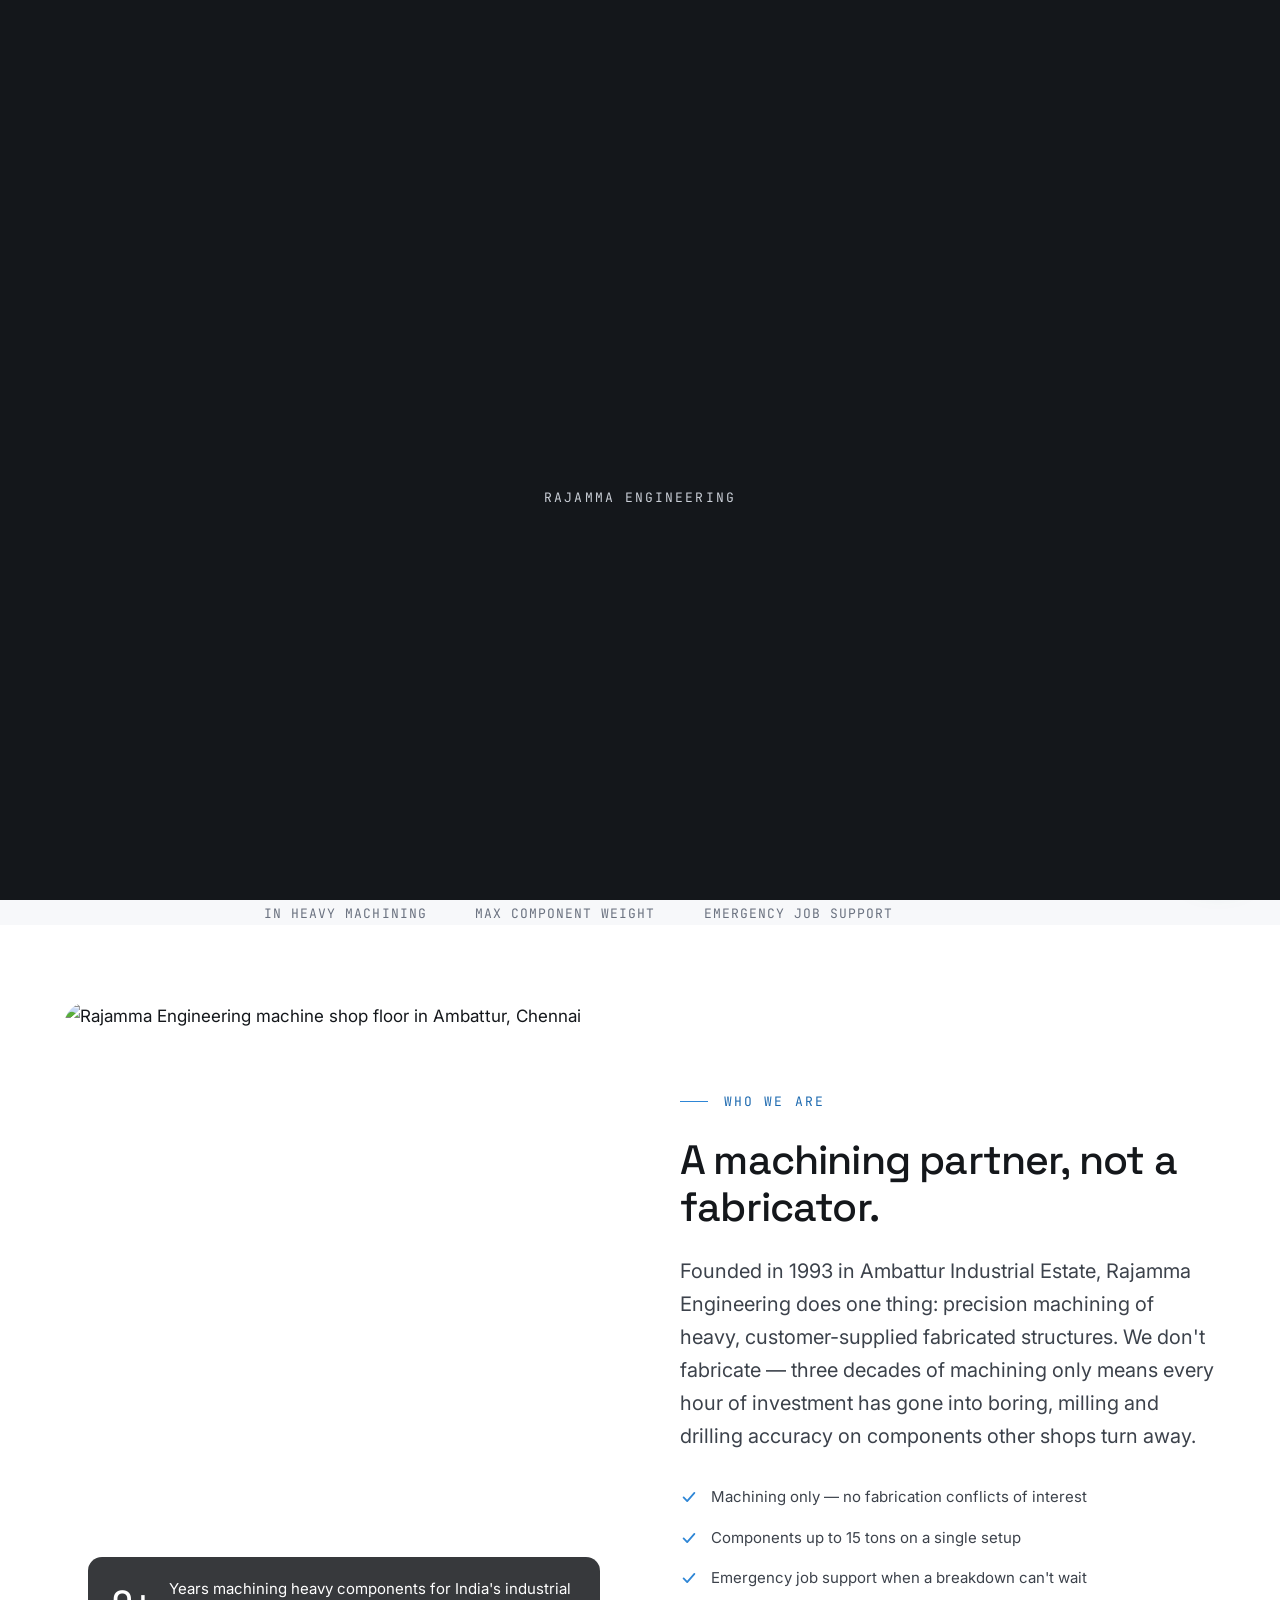
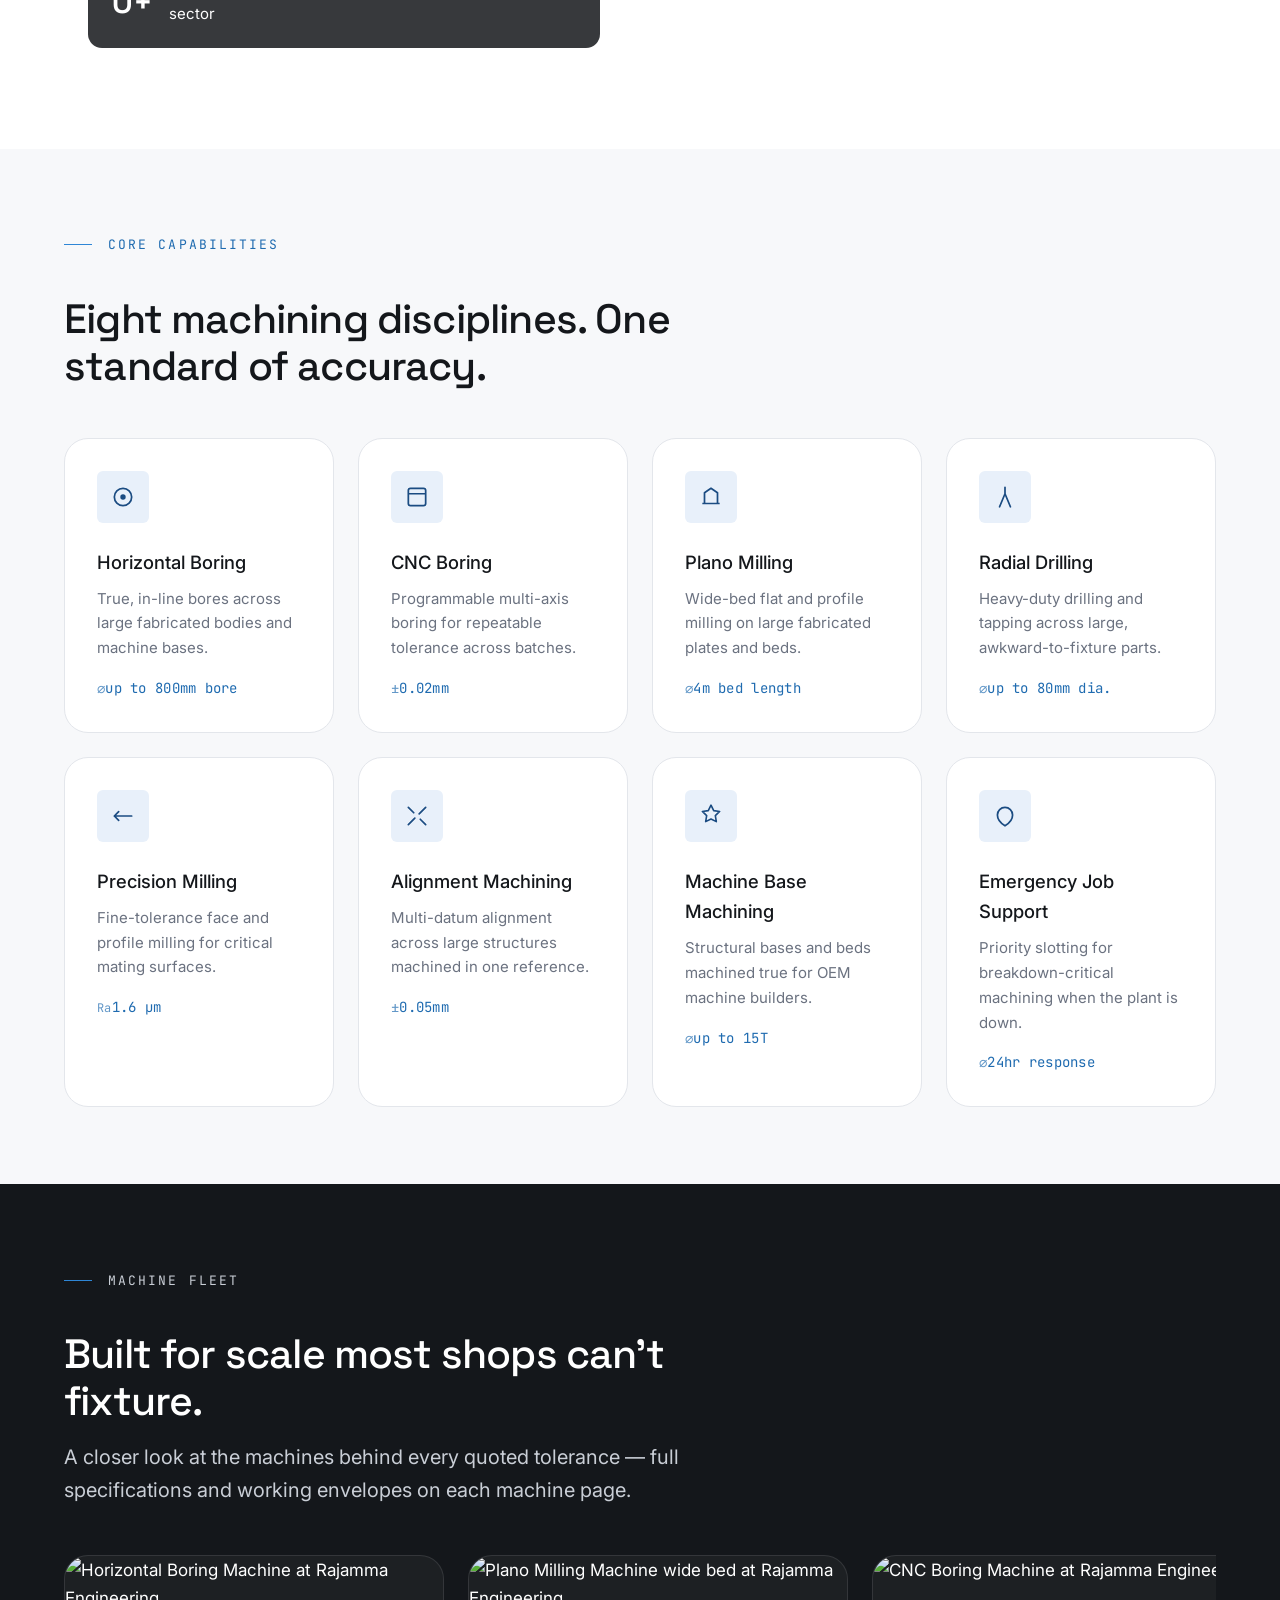
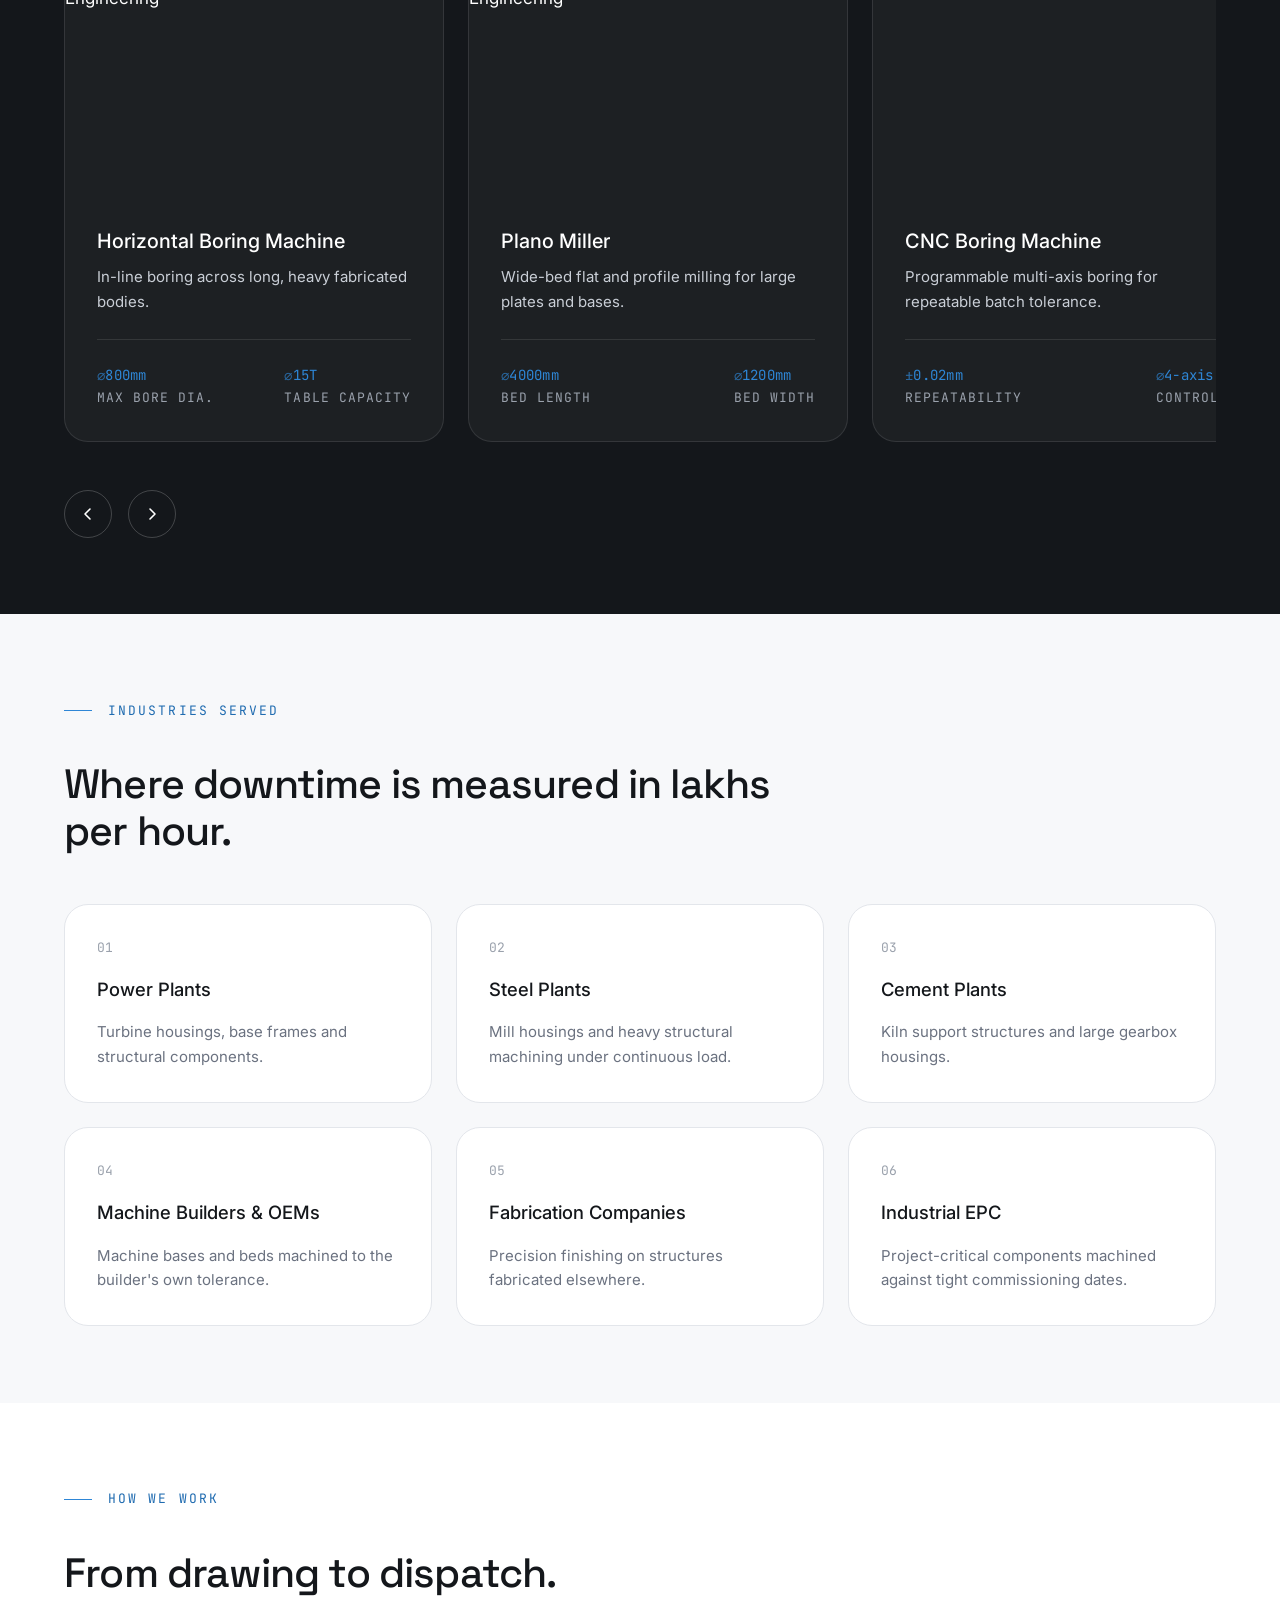
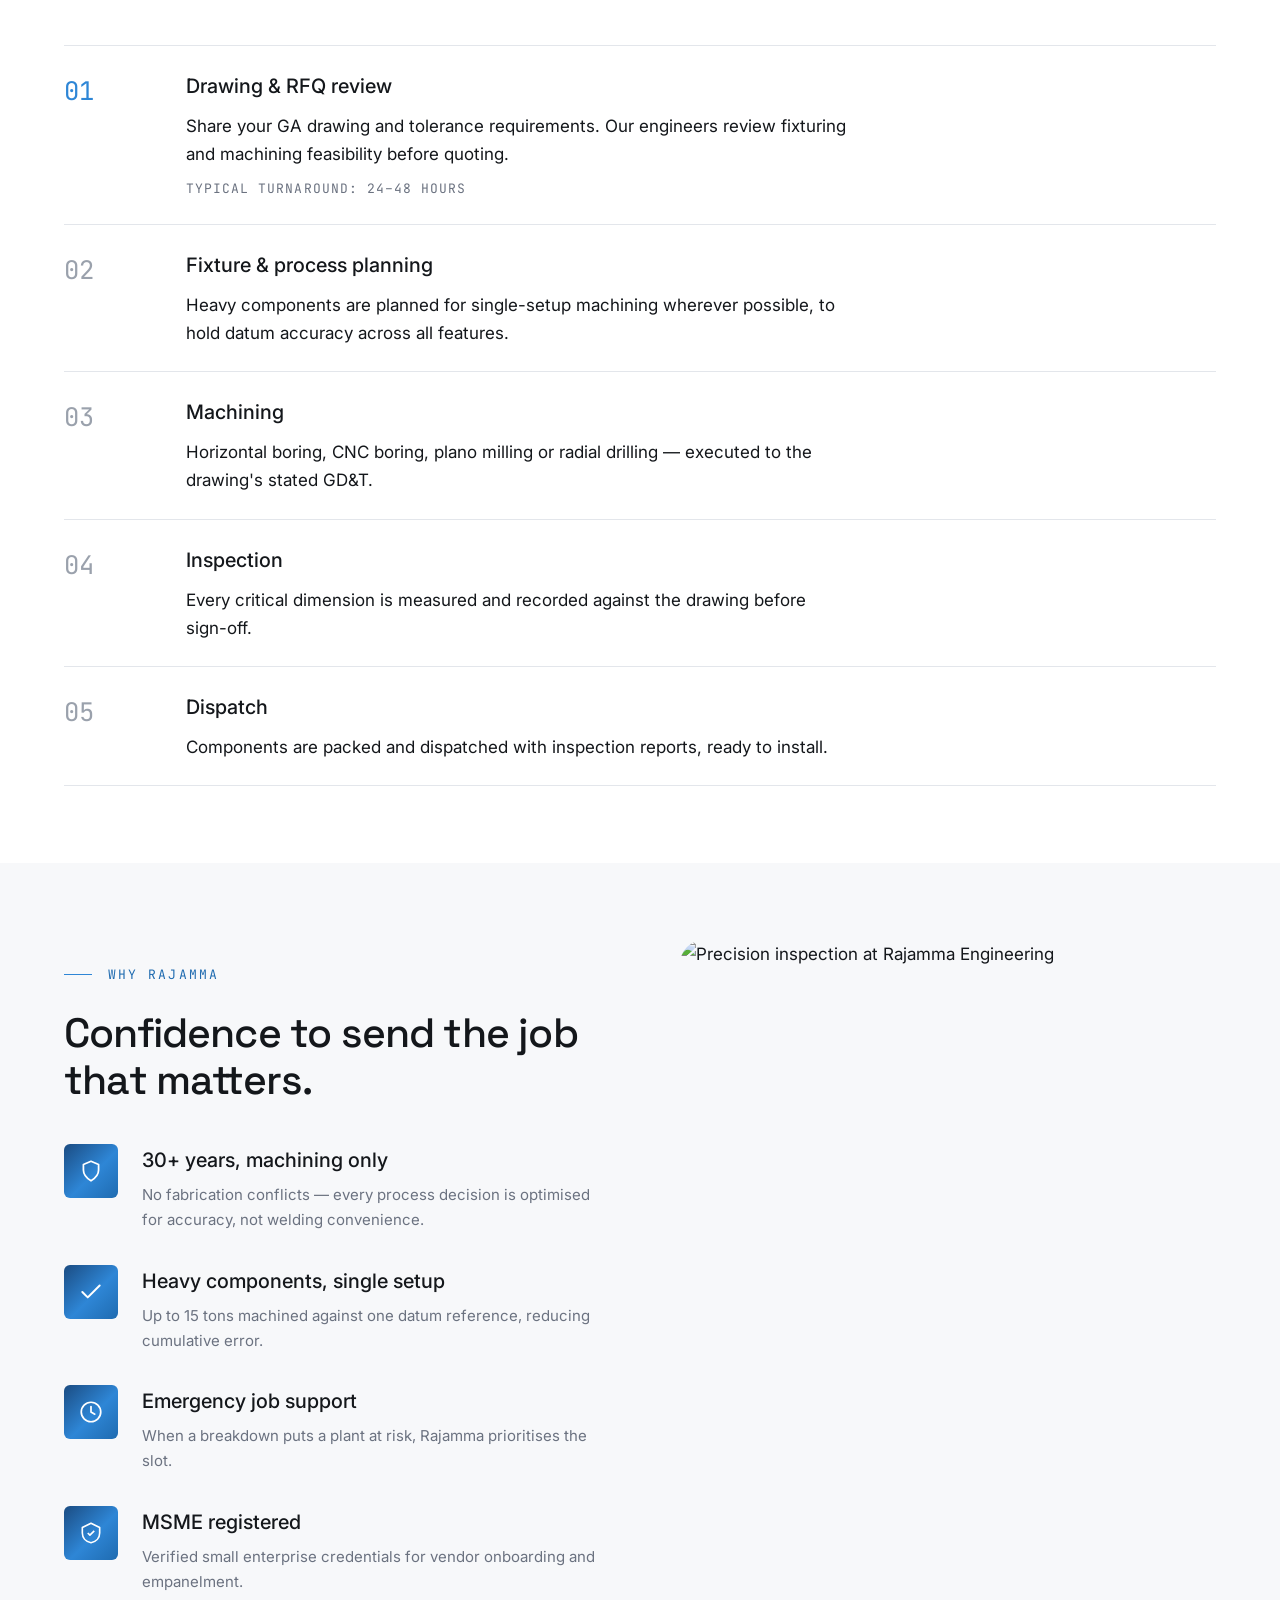
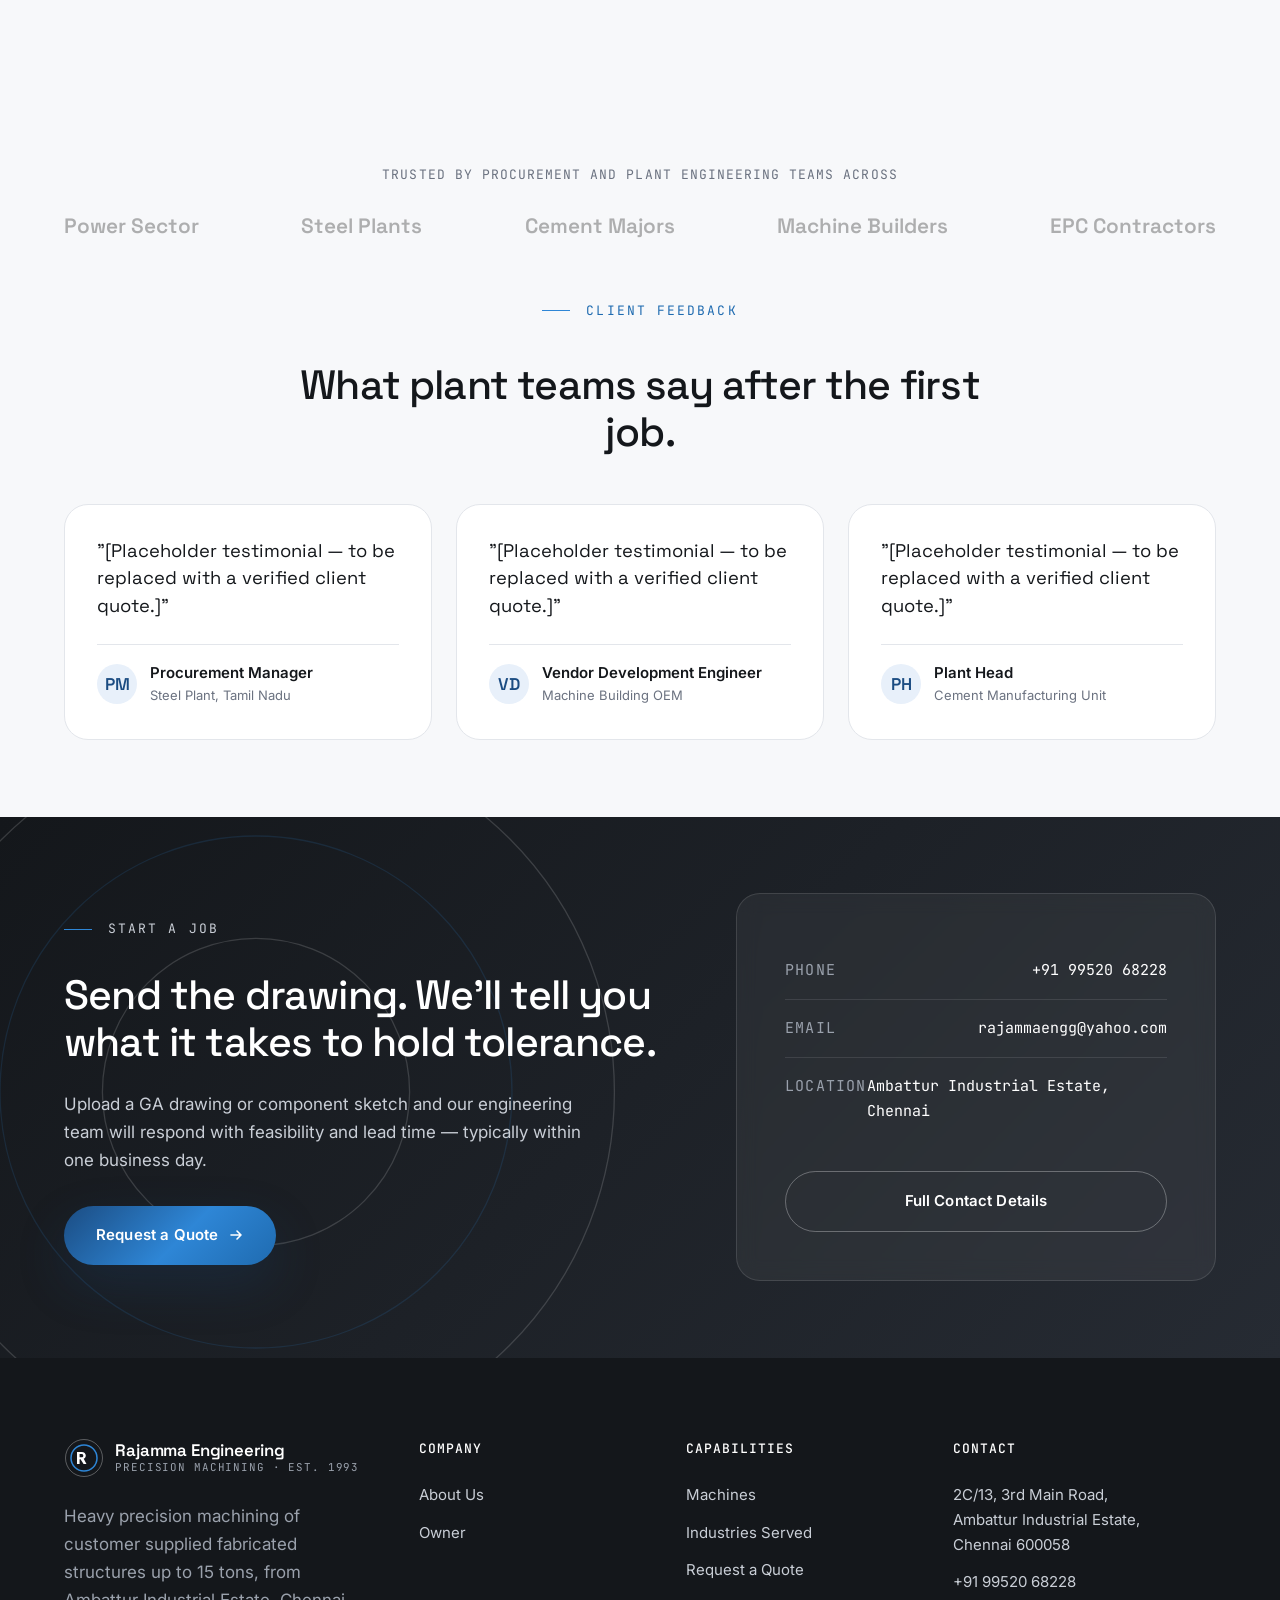
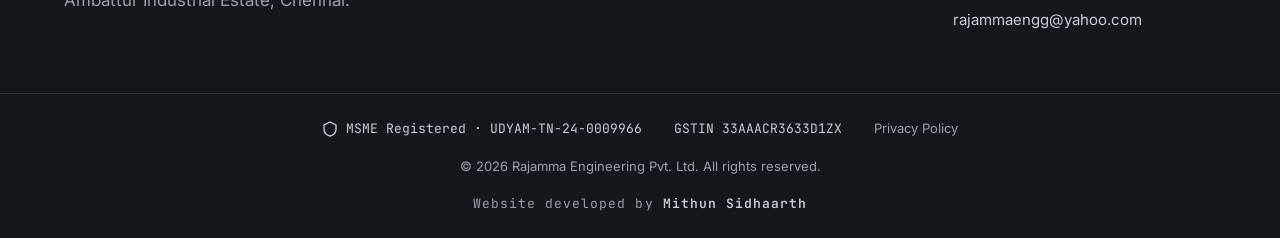
==== commit 1afe5c10: "Refactor footer layout and content Updated footer content for clarity and formatting." ====
--- a/index.html
+++ b/index.html
@@ -485,6 +485,7 @@
 
 <!-- Footer -->
 <footer class="site-footer">
+
     <div class="container footer-top">
 
         <div class="footer-brand">
@@ -492,8 +493,7 @@
                 <svg viewBox="0 0 40 40" fill="none">
                     <circle cx="20" cy="20" r="18.5" stroke="rgba(255,255,255,0.3)" stroke-width="1"/>
                     <circle cx="20" cy="20" r="13" stroke="var(--color-accent)" stroke-width="1.5"/>
-                    <path d="M13 26V14h4.8c2.4 0 4 1.5 4 3.6 0 1.5-.8 2.7-2.1 3.2L22.5 26h-2.9l-3.1-4.7H15.6V26H13Zm2.6-6.7h1.9c1.1 0 1.8-.6 1.8-1.6s-.7-1.6-1.8-1.6h-1.9v3.2Z"
-                        fill="#fff"/>
+                    <path d="M13 26V14h4.8c2.4 0 4 1.5 4 3.6 0 1.5-.8 2.7-2.1 3.2L22.5 26h-2.9l-3.1-4.7H15.6V26H13Zm2.6-6.7h1.9c1.1 0 1.8-.6 1.8-1.6s-.7-1.6-1.8-1.6h-1.9v3.2Z" fill="#fff"/>
                 </svg>
 
                 <span class="nav-logo-text">
@@ -503,7 +503,7 @@
             </a>
 
             <p>
-                Heavy precision machining of customer-supplied fabricated
+                Heavy precision machining of customer supplied fabricated
                 structures up to 15 tons, from Ambattur Industrial Estate,
                 Chennai.
             </p>
@@ -525,21 +525,13 @@
         <div class="footer-col">
             <h4>Contact</h4>
             <p>
-                2C/13, 3rd Main Road,
-                Old Ambattur,
-                Sai Nagar,
-                Ambattur Industrial Estate,
-                Chennai 600058,
-                Tamil Nadu
+                2C/13, 3rd Main Road,<br>
+                Ambattur Industrial Estate,<br>
+                Chennai 600058
             </p>
 
-            <a href="tel:+919952068228">
-                +91 99520 68228
-            </a>
-
-            <a href="mailto:rajammaengg@yahoo.com">
-                rajammaengg@yahoo.com
-            </a>
+            <a href="tel:+919952068228">+91 99520 68228</a>
+            <a href="mailto:rajammaengg@yahoo.com">rajammaengg@yahoo.com</a>
         </div>
 
     </div>
@@ -547,12 +539,6 @@
     <div class="container footer-bottom">
 
         <div class="footer-info">
-
-            <span>
-                © <span data-year></span>
-                Rajamma Engineering Pvt. Ltd.
-                All rights reserved.
-            </span>
 
             <span class="msme-badge">
                 <svg width="16" height="16" viewBox="0 0 16 16" fill="none">
@@ -560,7 +546,6 @@
                           stroke="currentColor"
                           stroke-width="1.3"/>
                 </svg>
-
                 MSME Registered · UDYAM-TN-24-0009966
             </span>
 
@@ -568,12 +553,14 @@
                 GSTIN 33AAACR3633D1ZX
             </span>
 
-            <div class="footer-legal">
-                <a href="pages/privacy.html">
-                    Privacy Policy
-                </a>
-            </div>
-
+            <span class="footer-legal">
+                <a href="pages/privacy.html">Privacy Policy</a>
+            </span>
+
+        </div>
+
+        <div class="footer-copy">
+            © <span data-year></span> Rajamma Engineering Pvt. Ltd. All rights reserved.
         </div>
 
         <div class="footer-credit">
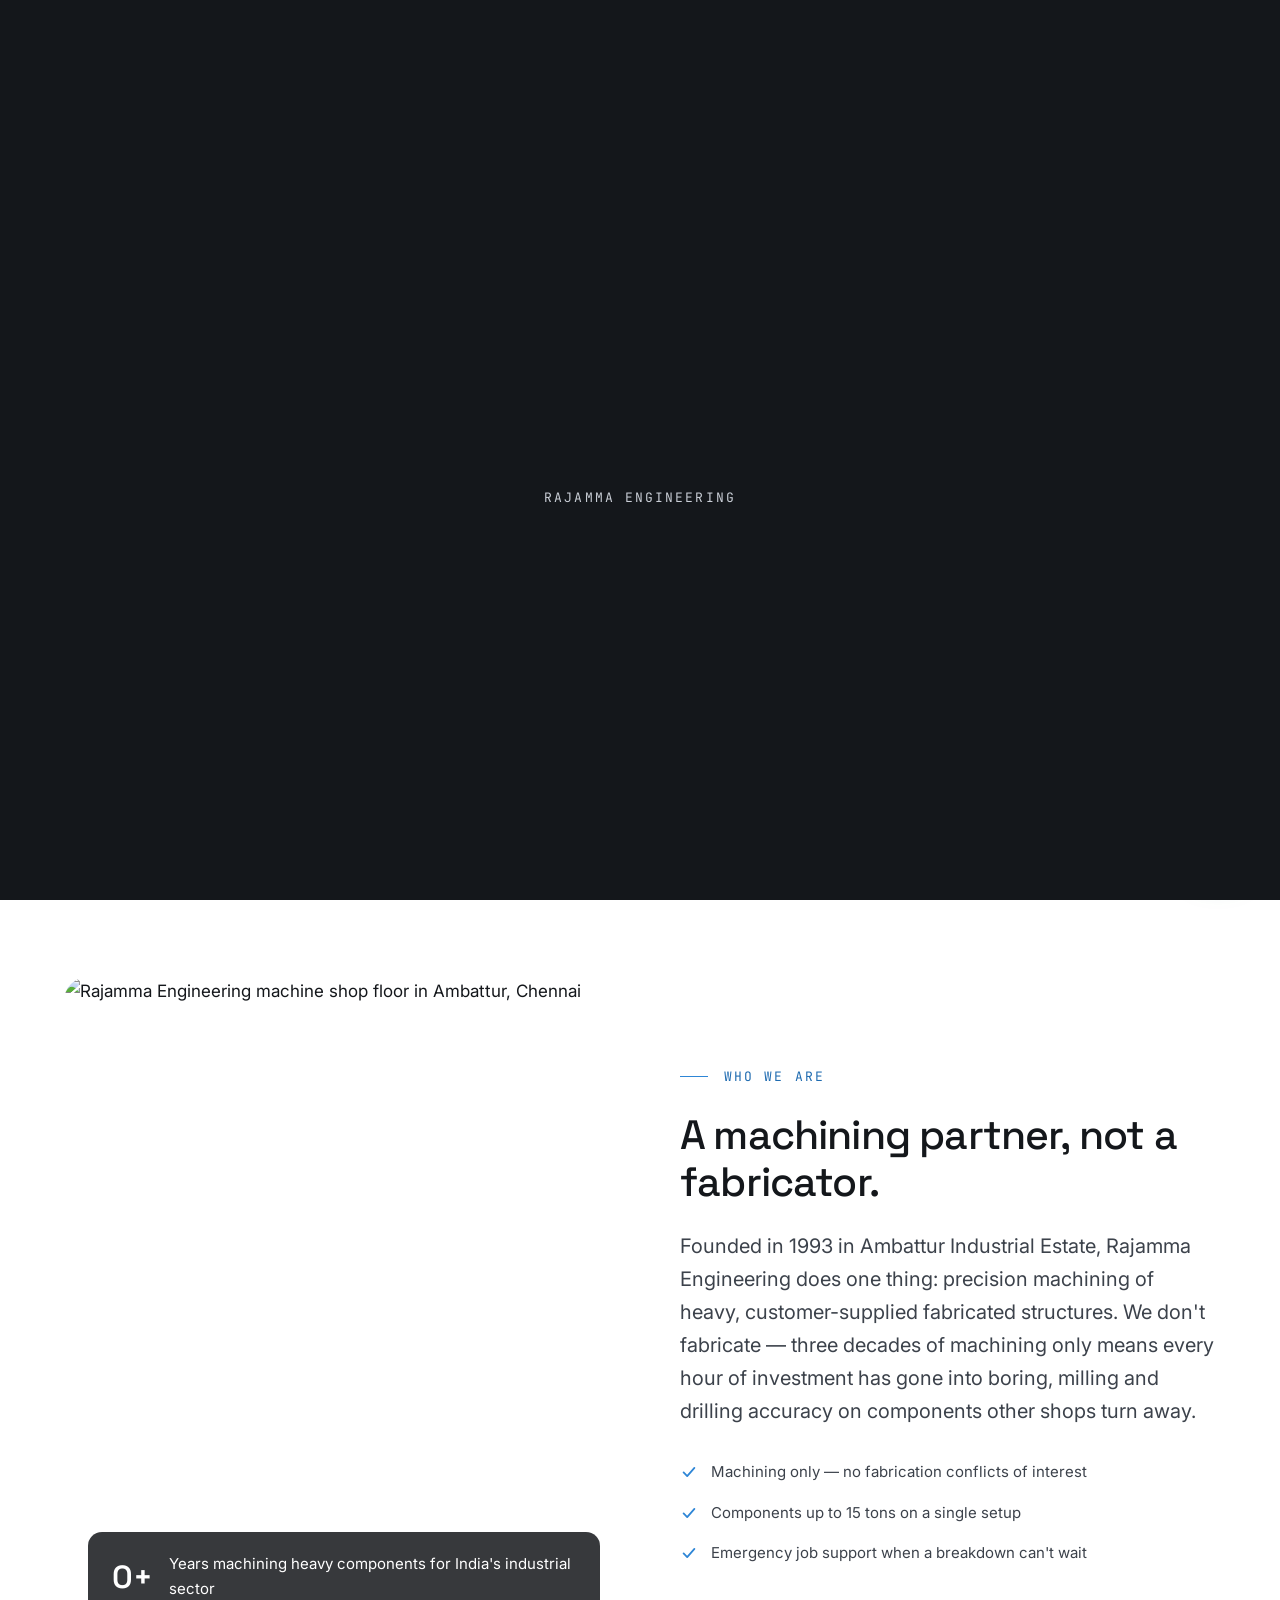
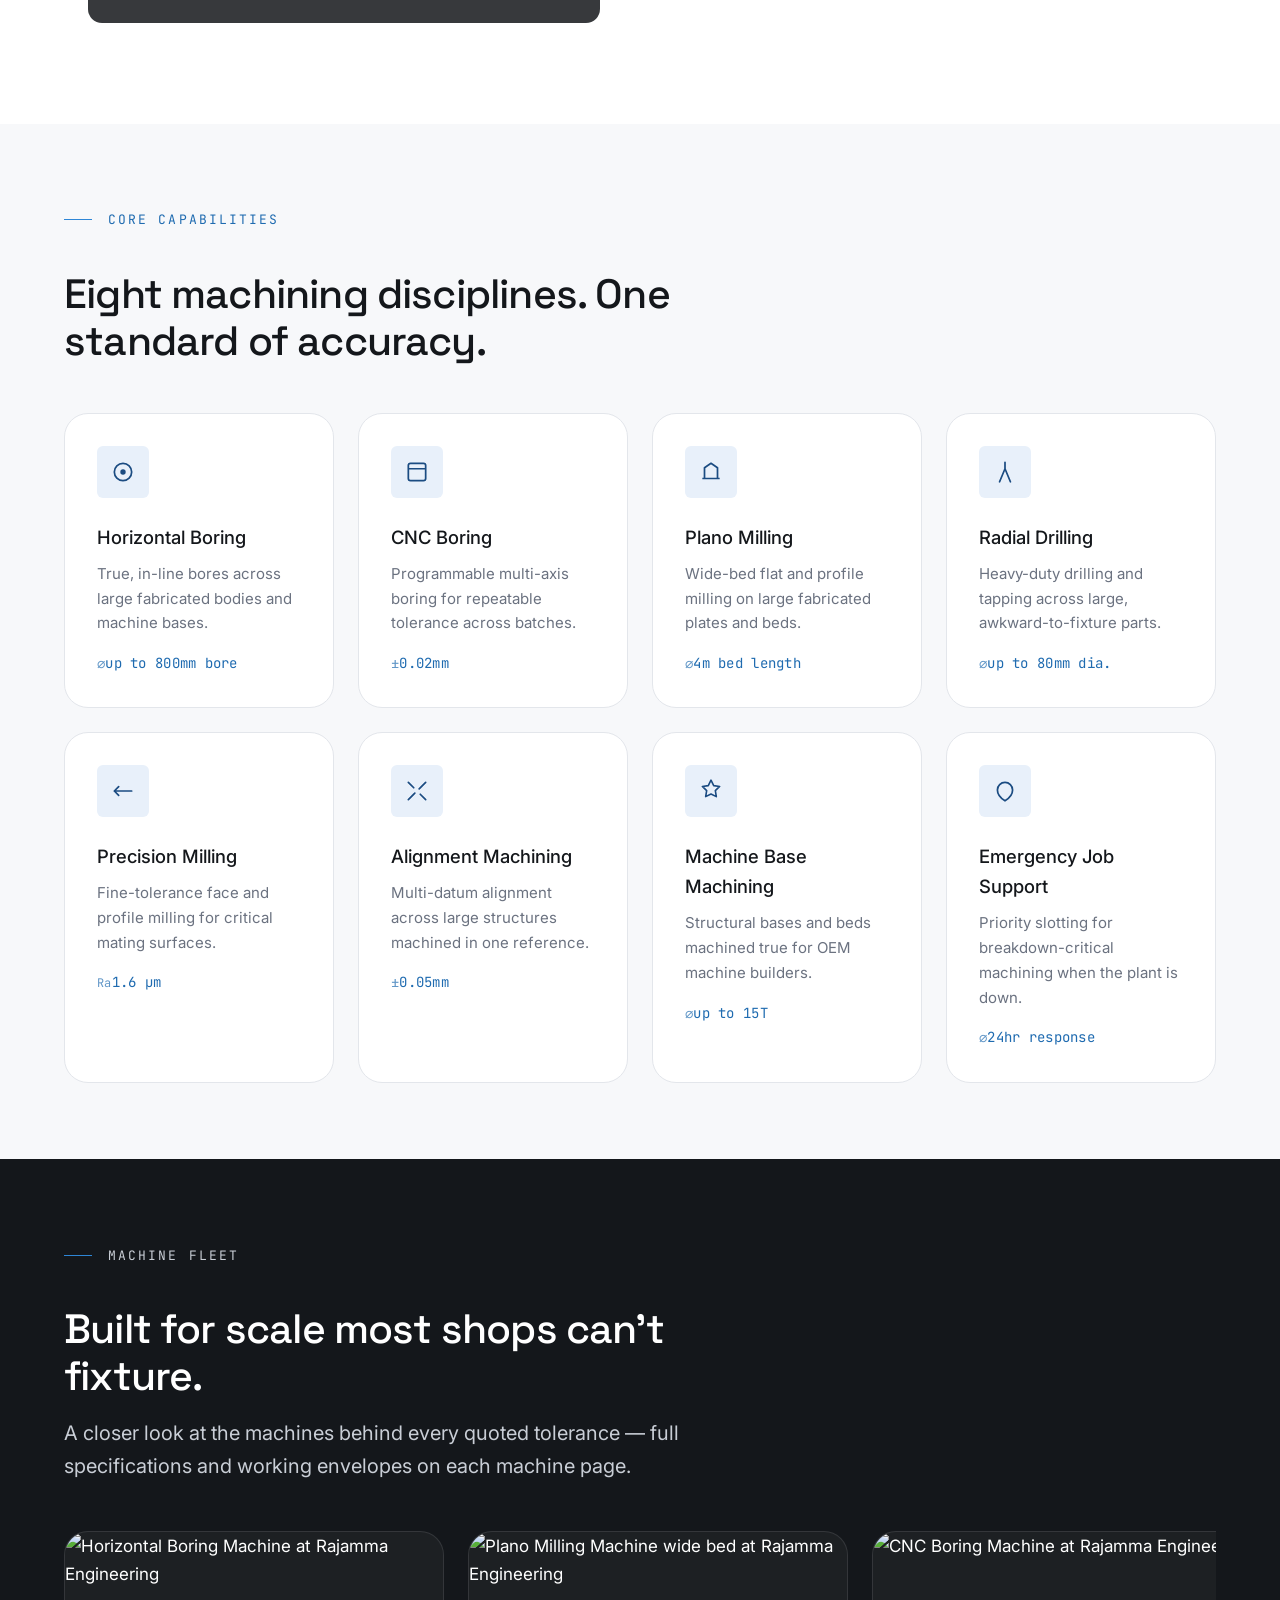
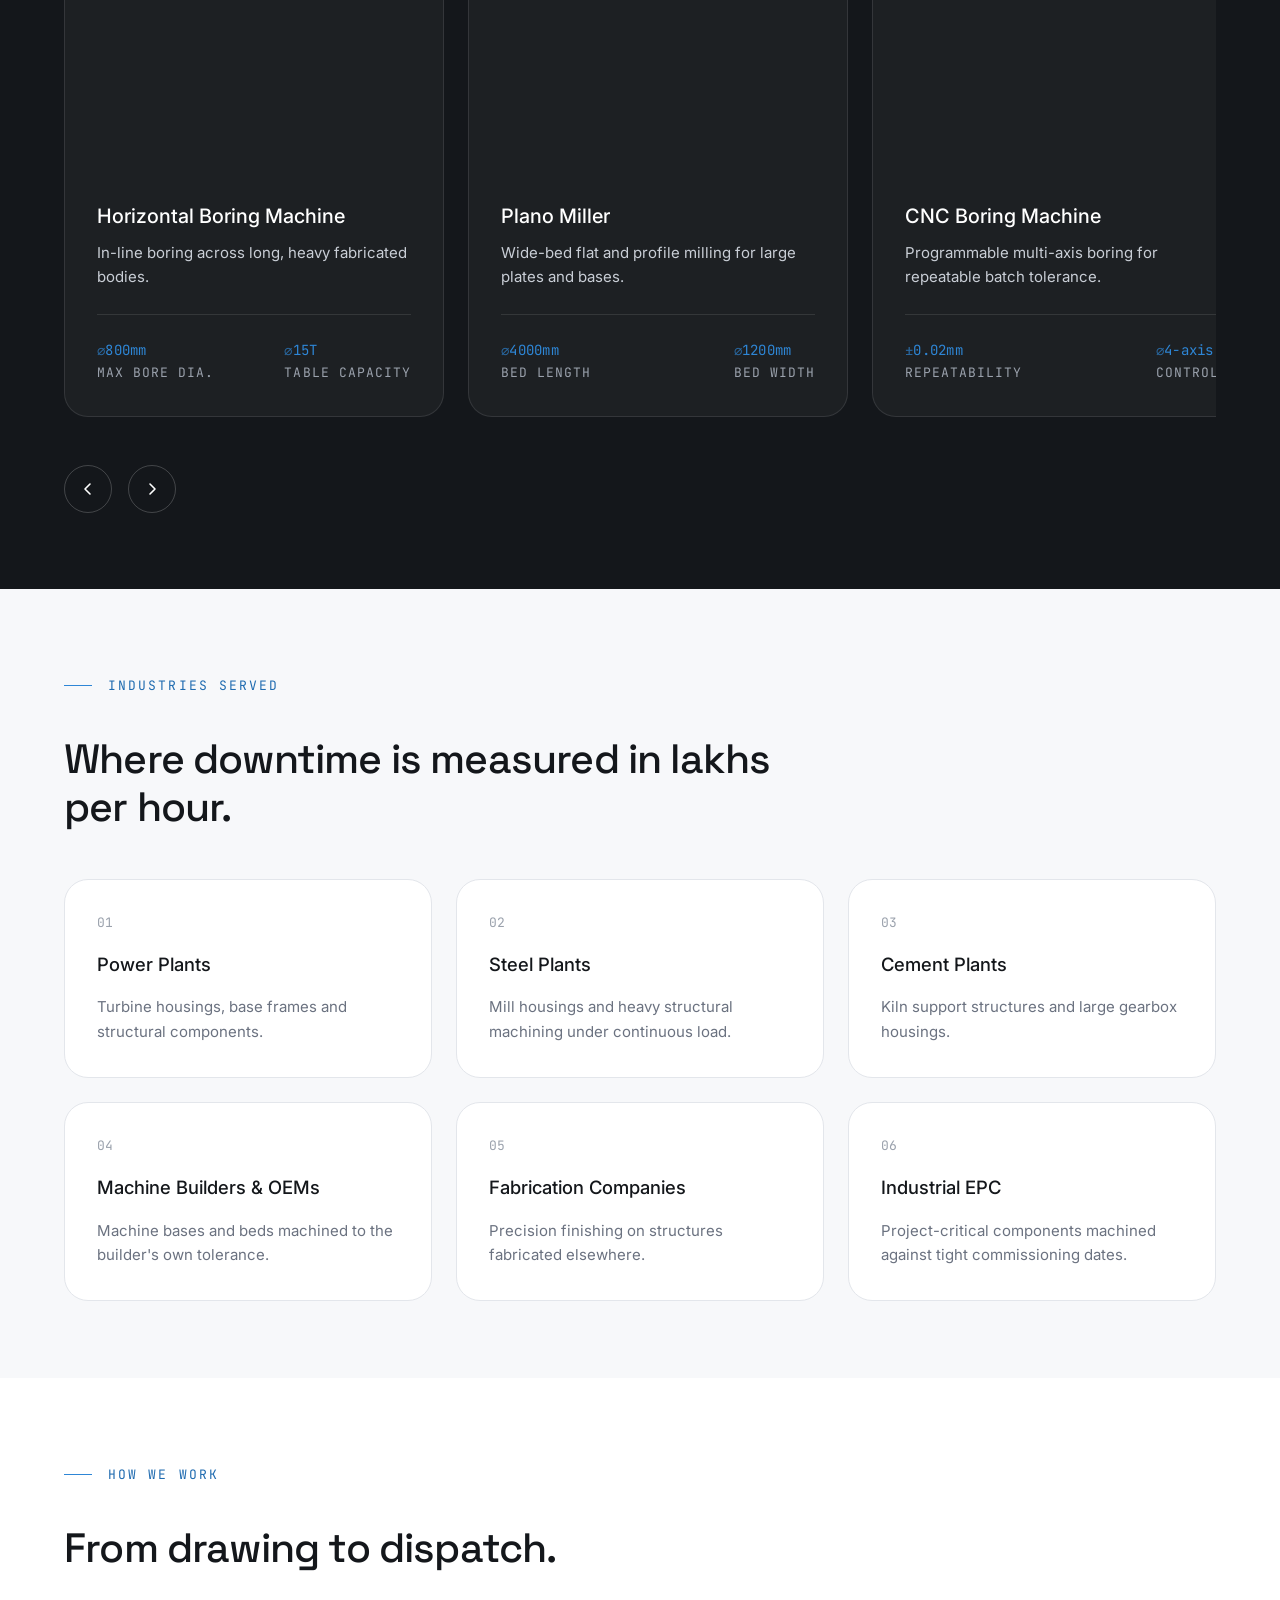
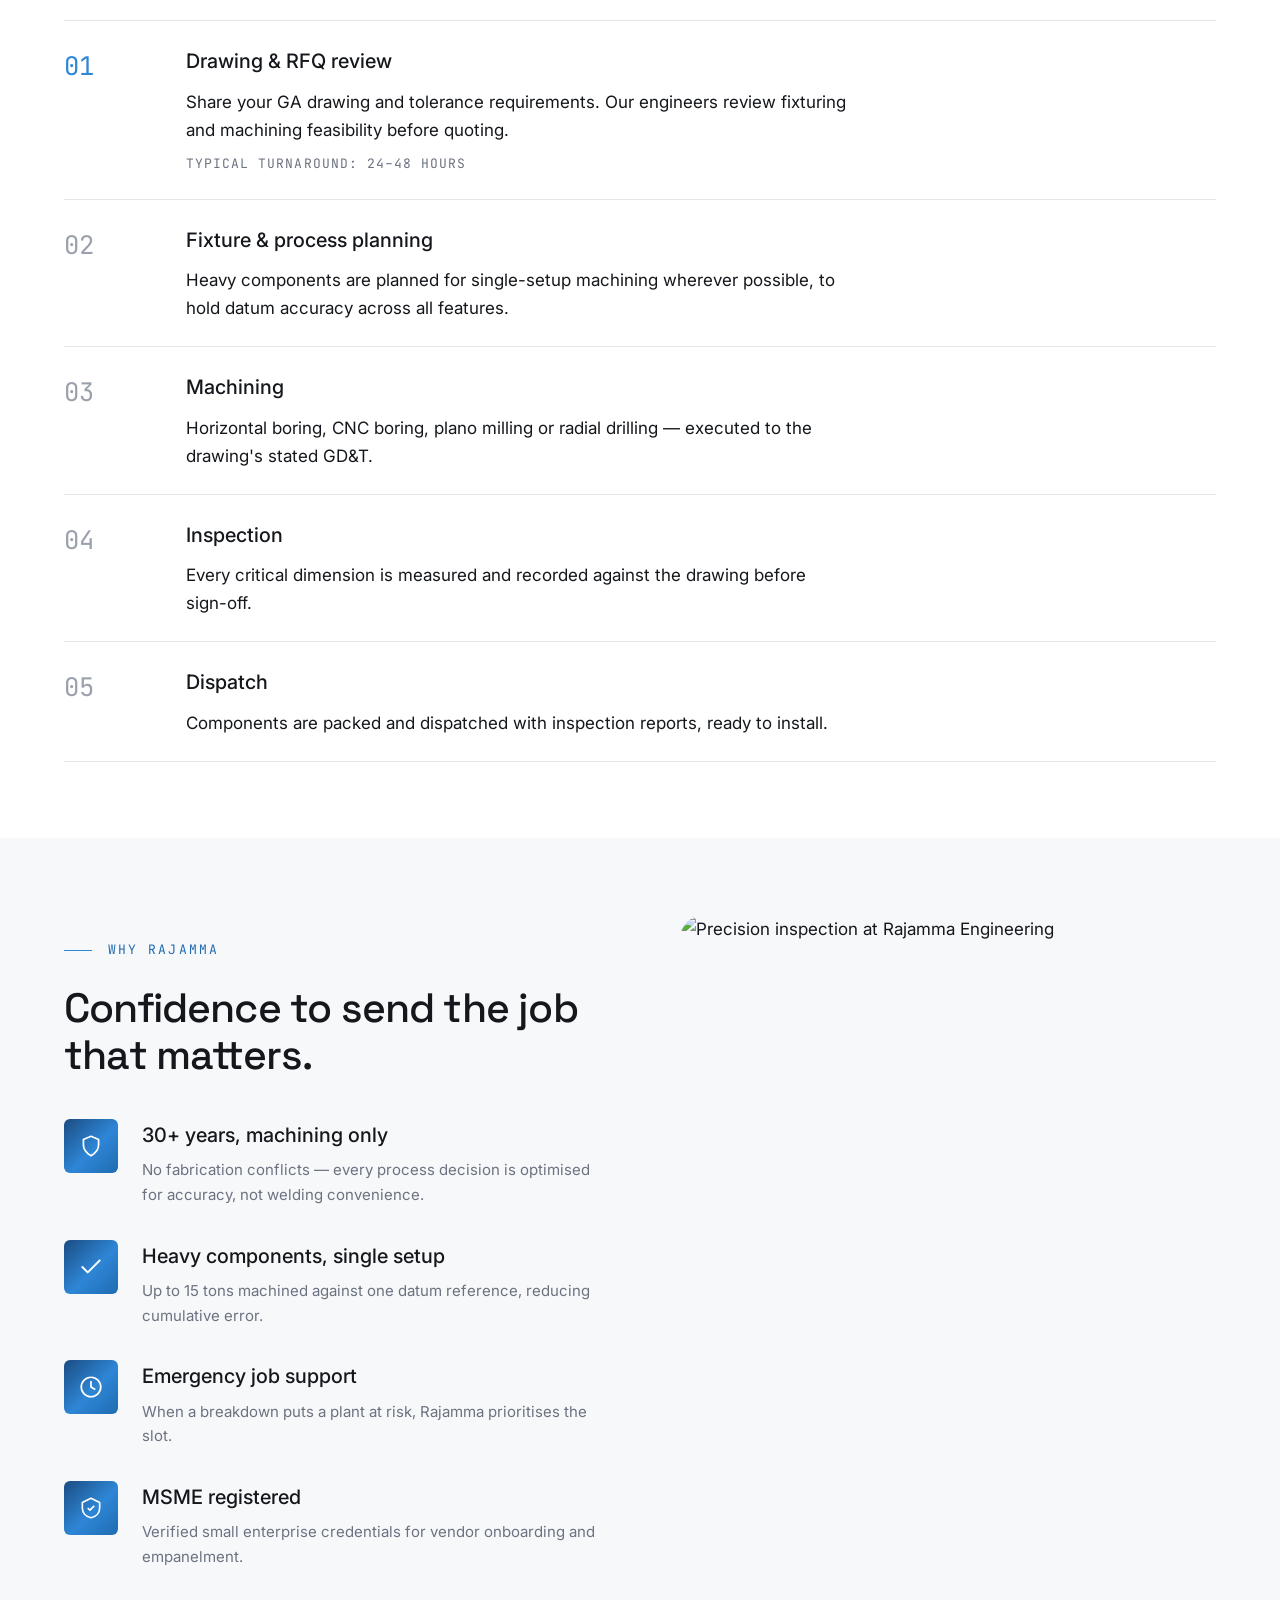
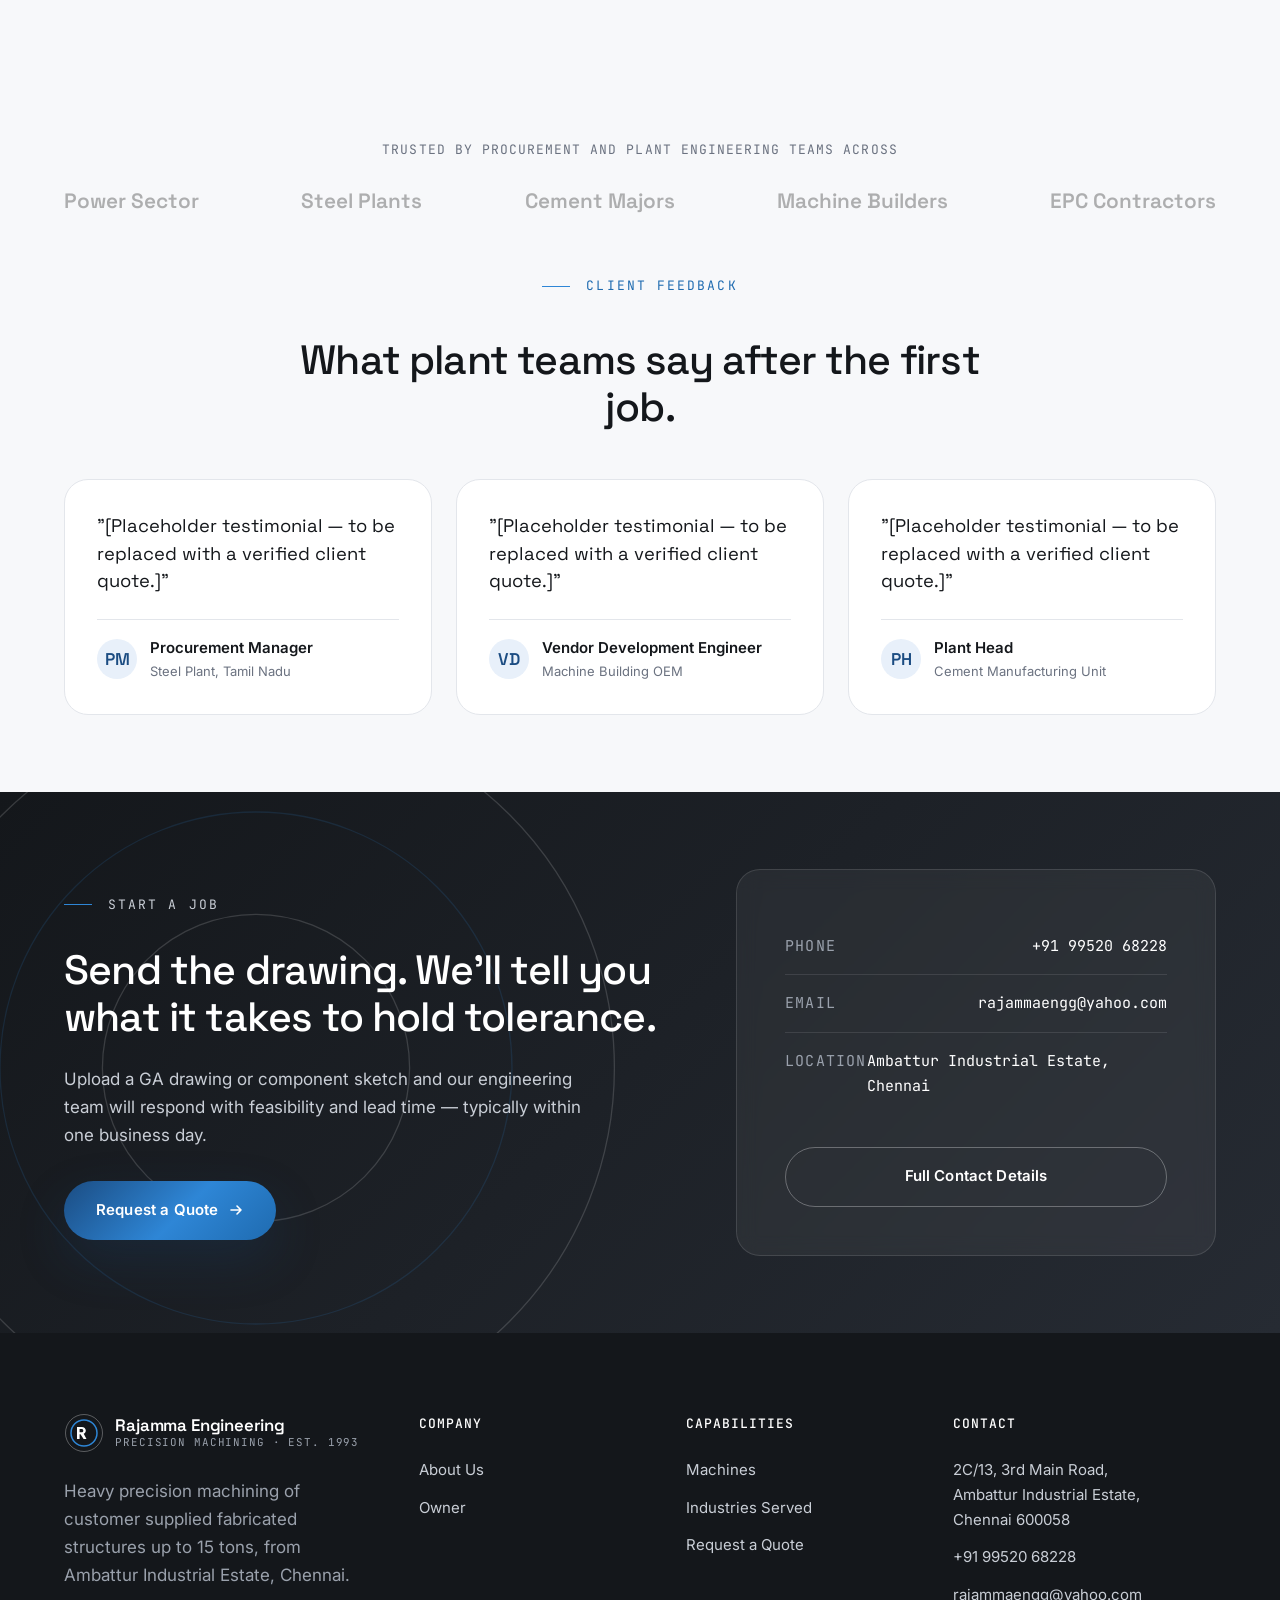
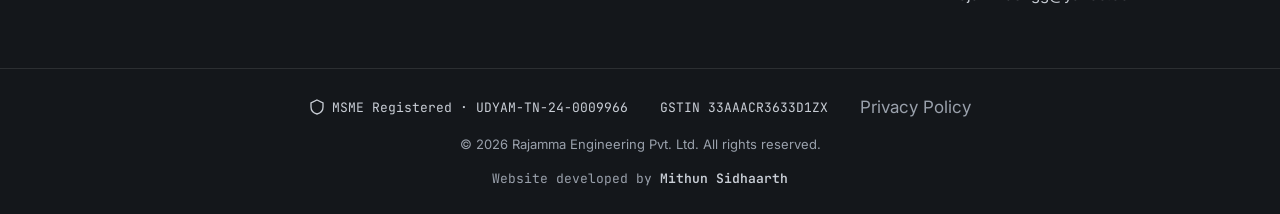
==== commit 05197a93: "Update hero heading text for clarity" ====
--- a/index.html
+++ b/index.html
@@ -153,7 +153,11 @@
 
     <div class="container hero-content">
       <p class="eyebrow">Ambattur Industrial Estate · Chennai · Est. 1993</p>
-      <h1 class="h-hero" data-text-reveal-hero>Machining held to tolerance, on components others won't touch.</h1>
+      <h1 class="h-hero" data-text-reveal-hero>Engineering
+
+Confidence
+
+Since 1993.</h1>
       <p class="body-lg hero-sub">Horizontal boring, CNC boring, plano milling and radial drilling on customer-supplied fabricated structures up to 15 tons. When downtime is expensive, Rajamma delivers.</p>
       <div class="hero-actions">
         <a href="pages/rfq.html" class="btn btn-accent">Request a Quote <svg class="btn-icon" width="16" height="16" viewBox="0 0 16 16" fill="none"><path d="M3 8h10M9 4l4 4-4 4" stroke="currentColor" stroke-width="1.6" stroke-linecap="round" stroke-linejoin="round"/></svg></a>
--- a/css/components.css
+++ b/css/components.css
@@ -174,7 +174,8 @@
     color:var(--color-silver);
     font-size:var(--fs-small);
     margin-bottom:.8rem;
-    transition:color var(--dur-fast);
+    text-decoration:none;
+    transition:color .25s;
 }
 
 .footer-col a:hover{
@@ -186,10 +187,8 @@
     flex-direction:column;
     align-items:center;
     justify-content:center;
-    gap:1rem;
+    gap:.8rem;
     padding:1.5rem 0;
-    font-size:var(--fs-caption);
-    color:var(--color-silver-dark);
     text-align:center;
 }
 
@@ -197,48 +196,45 @@
     display:flex;
     justify-content:center;
     align-items:center;
-    flex-wrap:wrap;
     gap:2rem;
 }
 
-.footer-bottom .msme-badge{
-    display:inline-flex;
+.msme-badge{
+    display:flex;
     align-items:center;
-    gap:.5rem;
+    gap:.45rem;
+    color:var(--color-silver);
     font-family:var(--font-mono);
-    color:var(--color-silver);
-}
-
-.footer-legal{
-    display:inline-flex;
-    align-items:center;
-}
-
-.footer-legal a{
-    color:var(--color-silver-dark);
-    text-decoration:none;
-    transition:color var(--dur-fast);
-}
-
-.footer-legal a:hover{
-    color:var(--color-accent);
+    font-size:var(--fs-caption);
+}
+
+.footer-copy{
+    color:var(--color-silver-dark);
+    font-size:var(--fs-caption);
 }
 
 .footer-credit{
     color:var(--color-silver-dark);
-    font-size:var(--fs-caption);
     font-family:var(--font-mono);
-    letter-spacing:var(--ls-wide);
+    font-size:var(--fs-caption);
 }
 
 .footer-credit a{
     color:var(--color-silver);
     text-decoration:none;
     font-weight:600;
-    transition:color var(--dur-fast);
 }
 
 .footer-credit a:hover{
+    color:var(--color-accent);
+}
+
+.footer-legal a{
+    color:var(--color-silver-dark);
+    text-decoration:none;
+}
+
+.footer-legal a:hover{
     color:var(--color-accent);
 }
 /* ---- Forms ---- */
